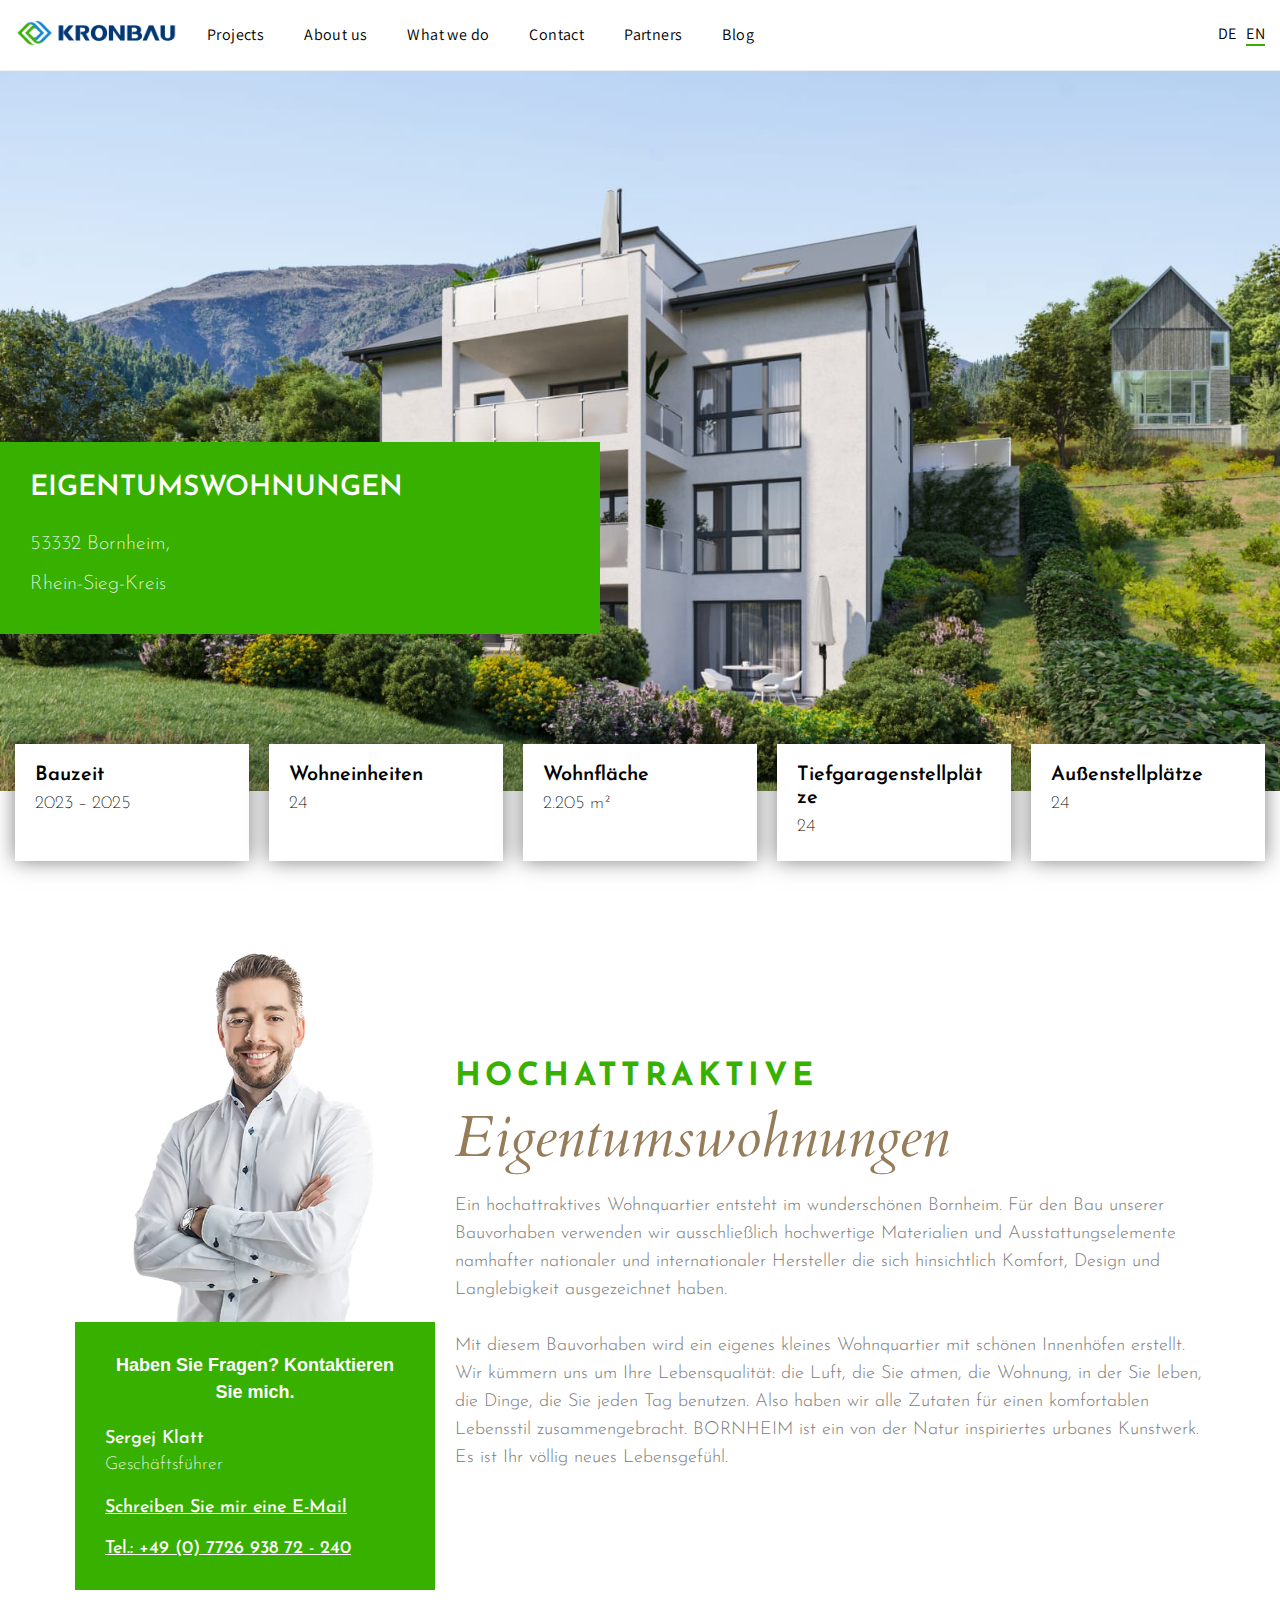
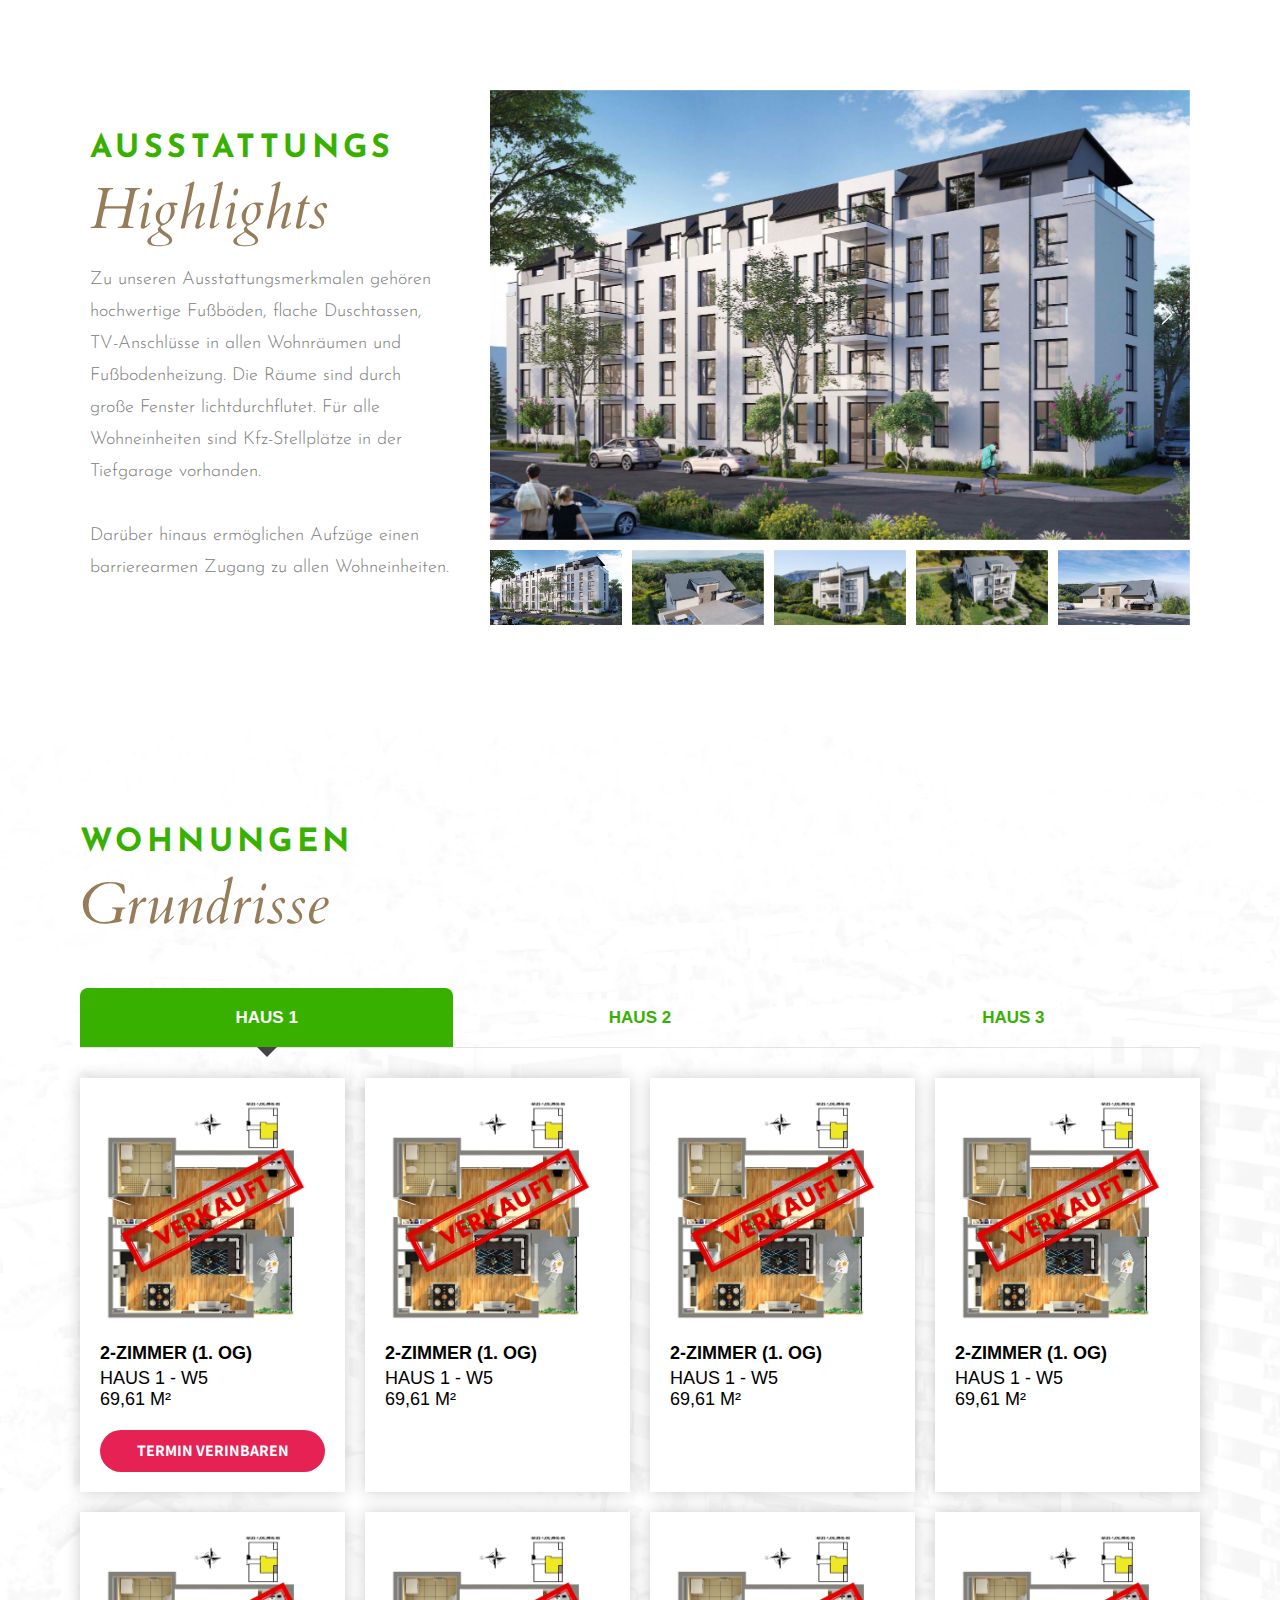
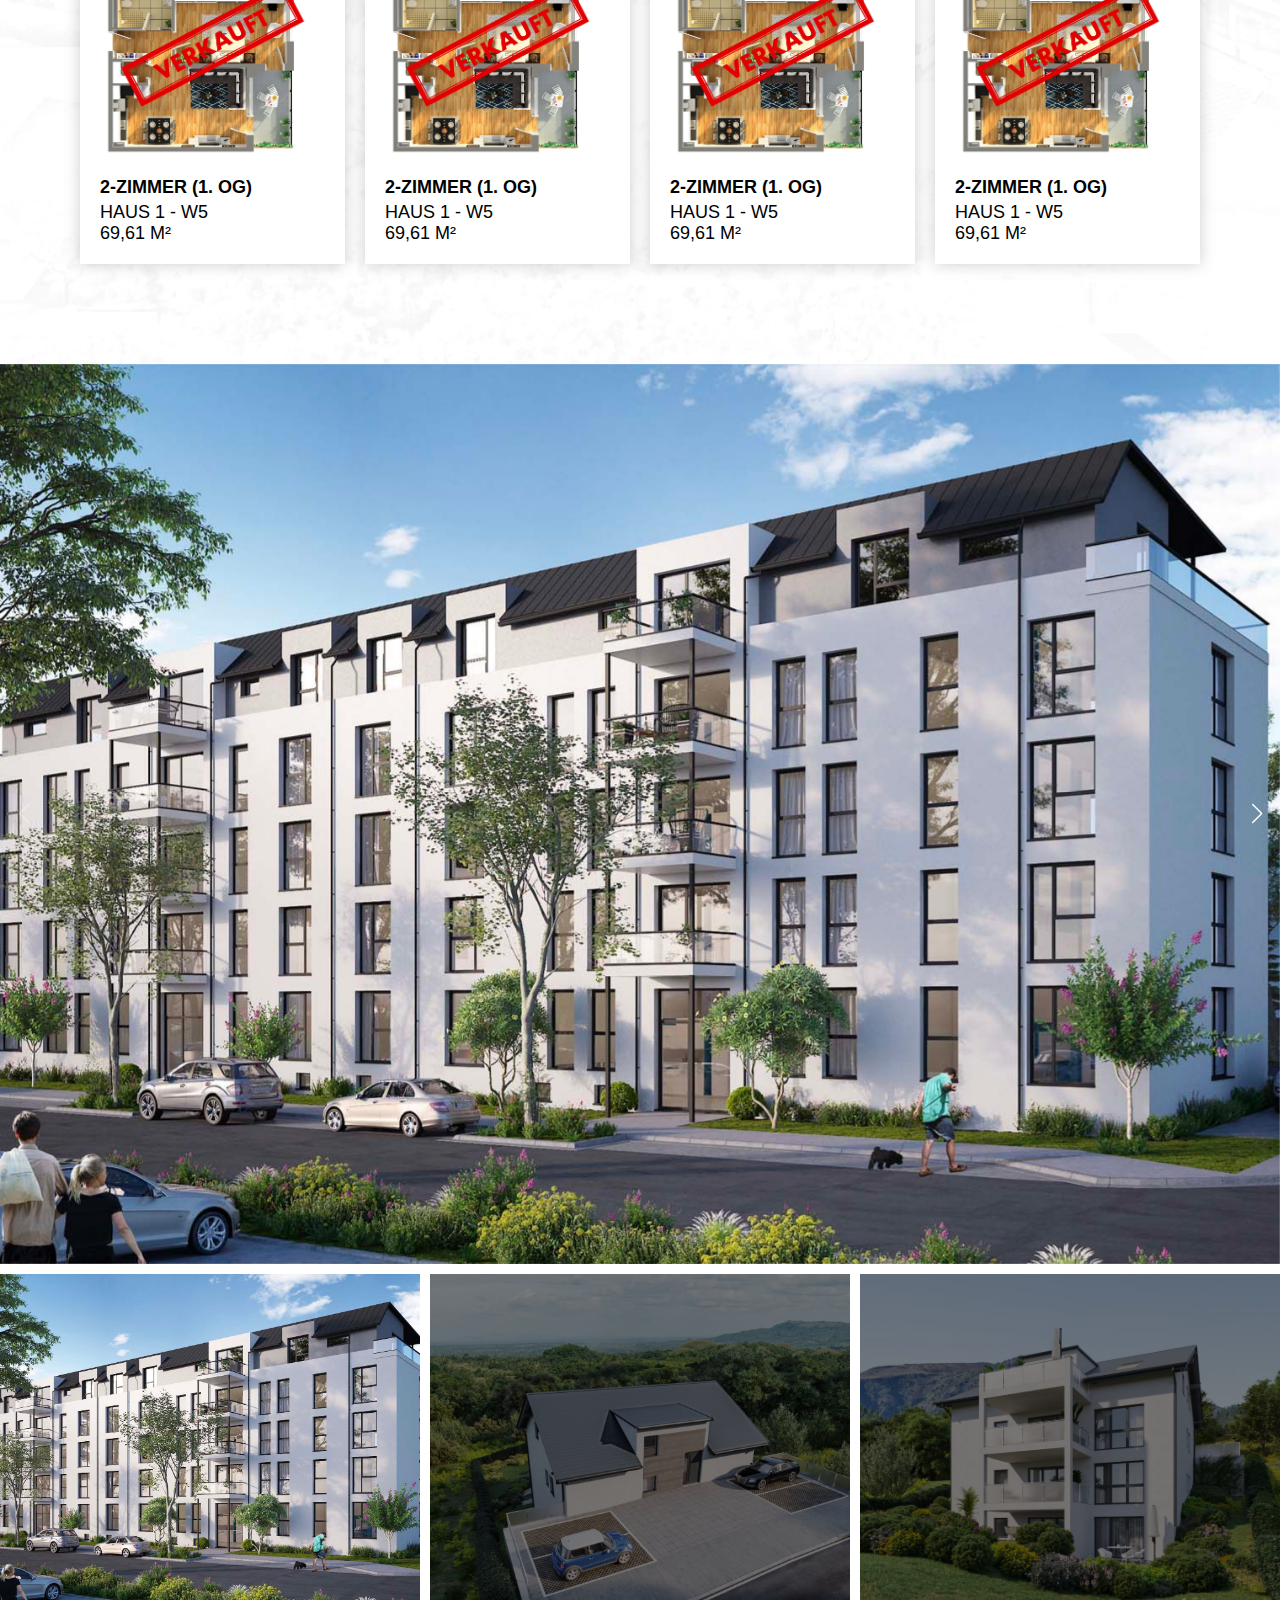
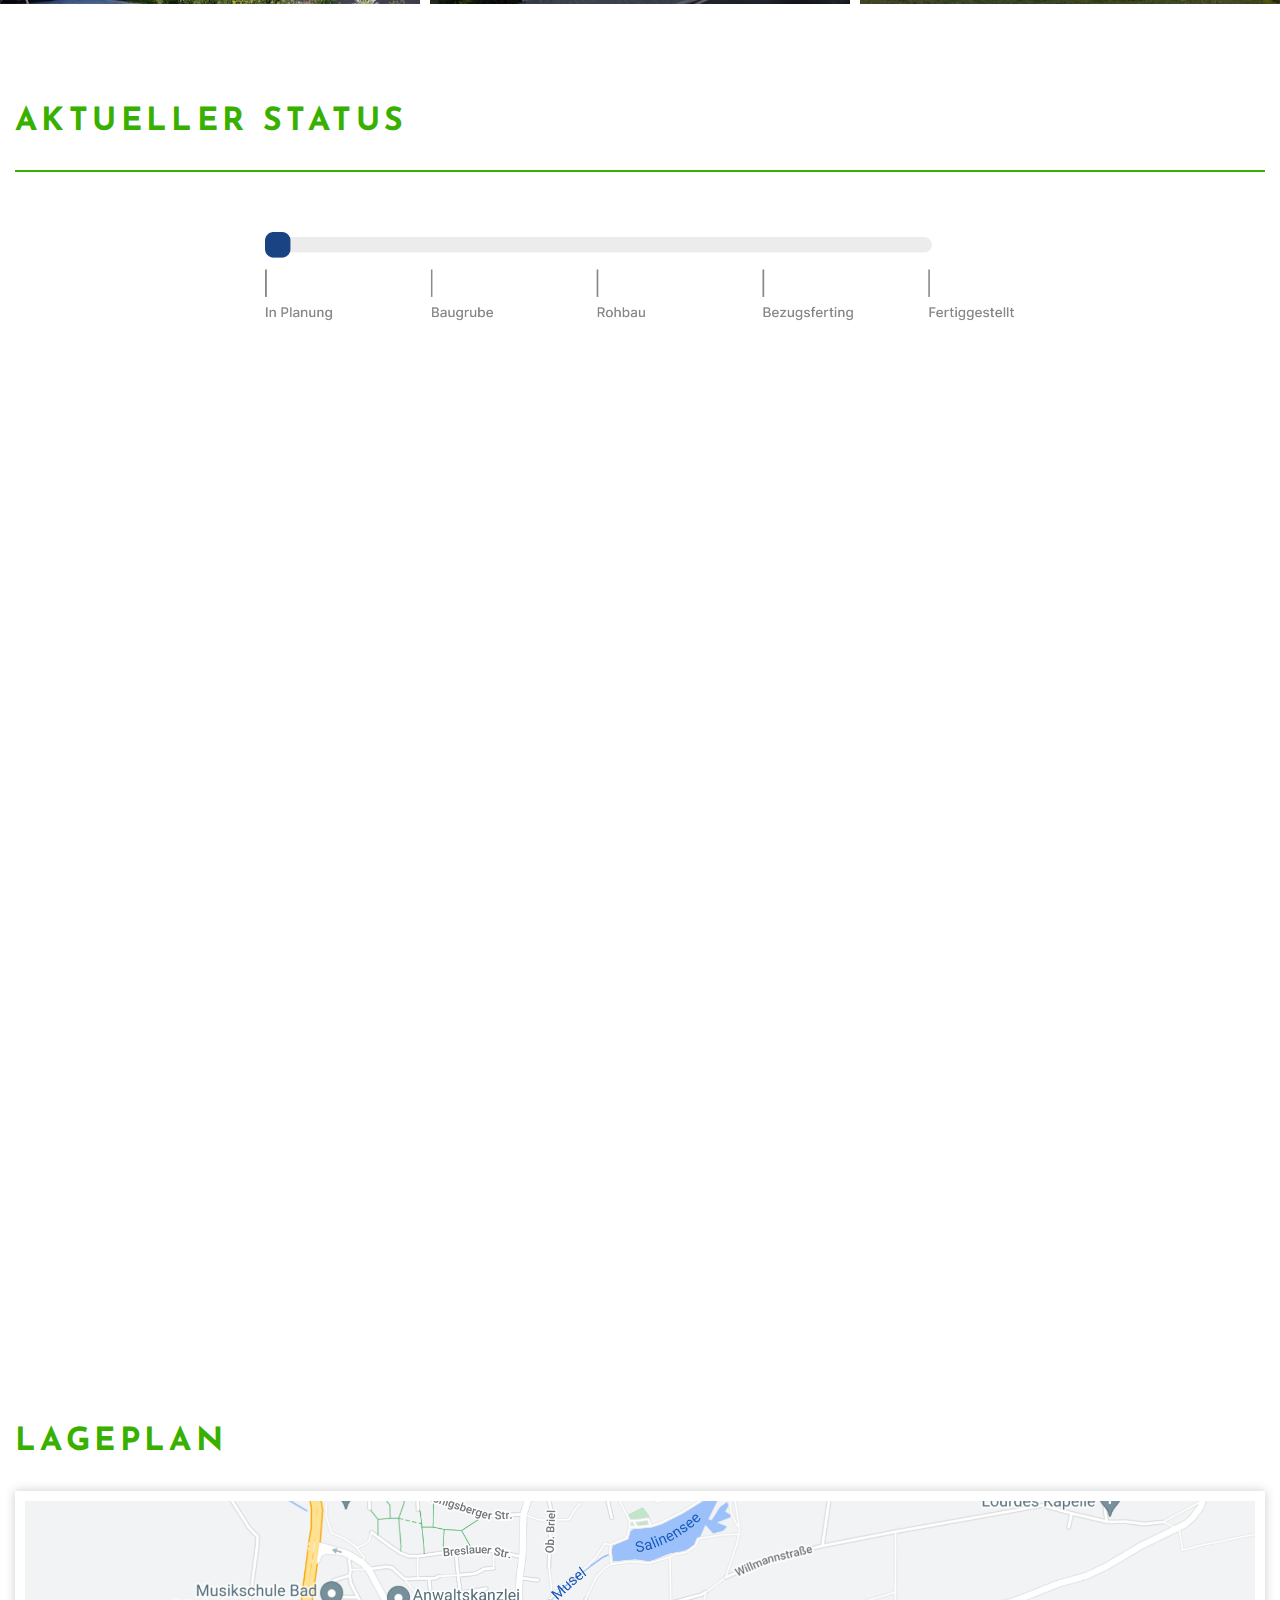
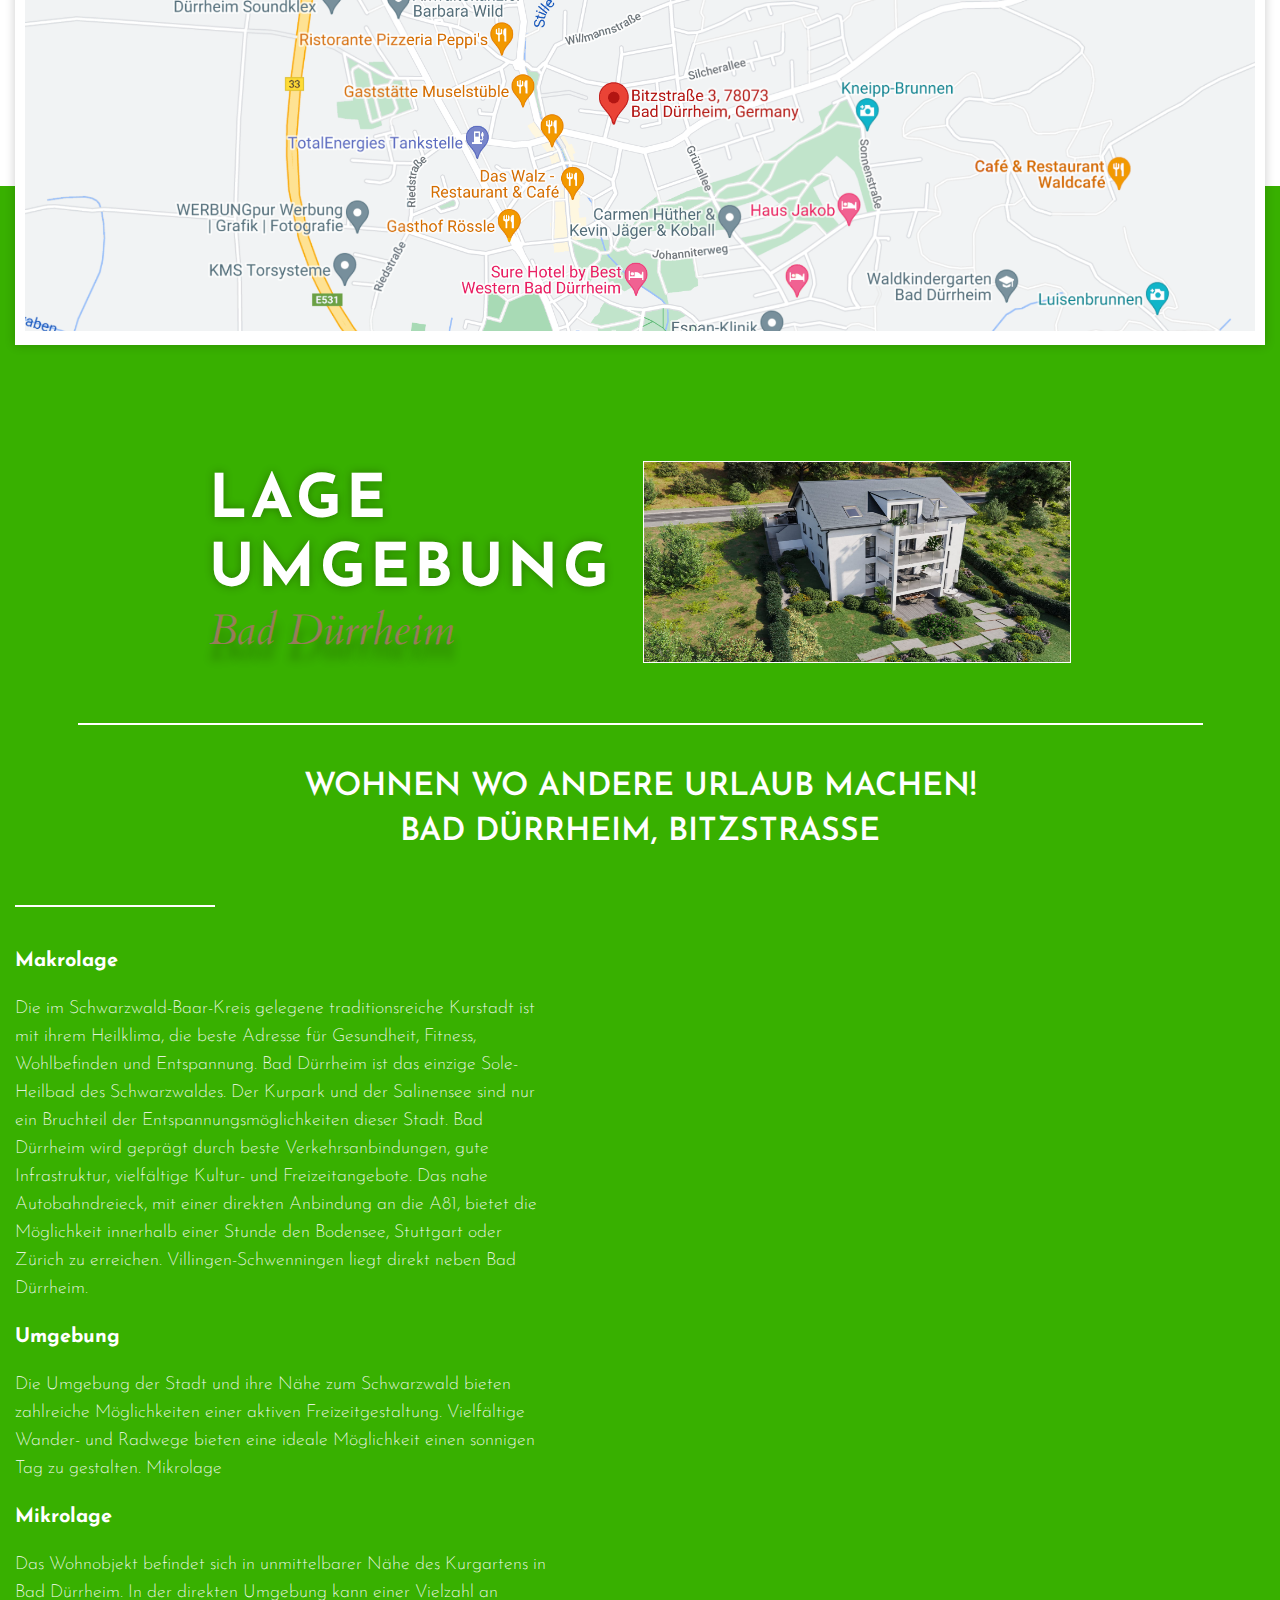
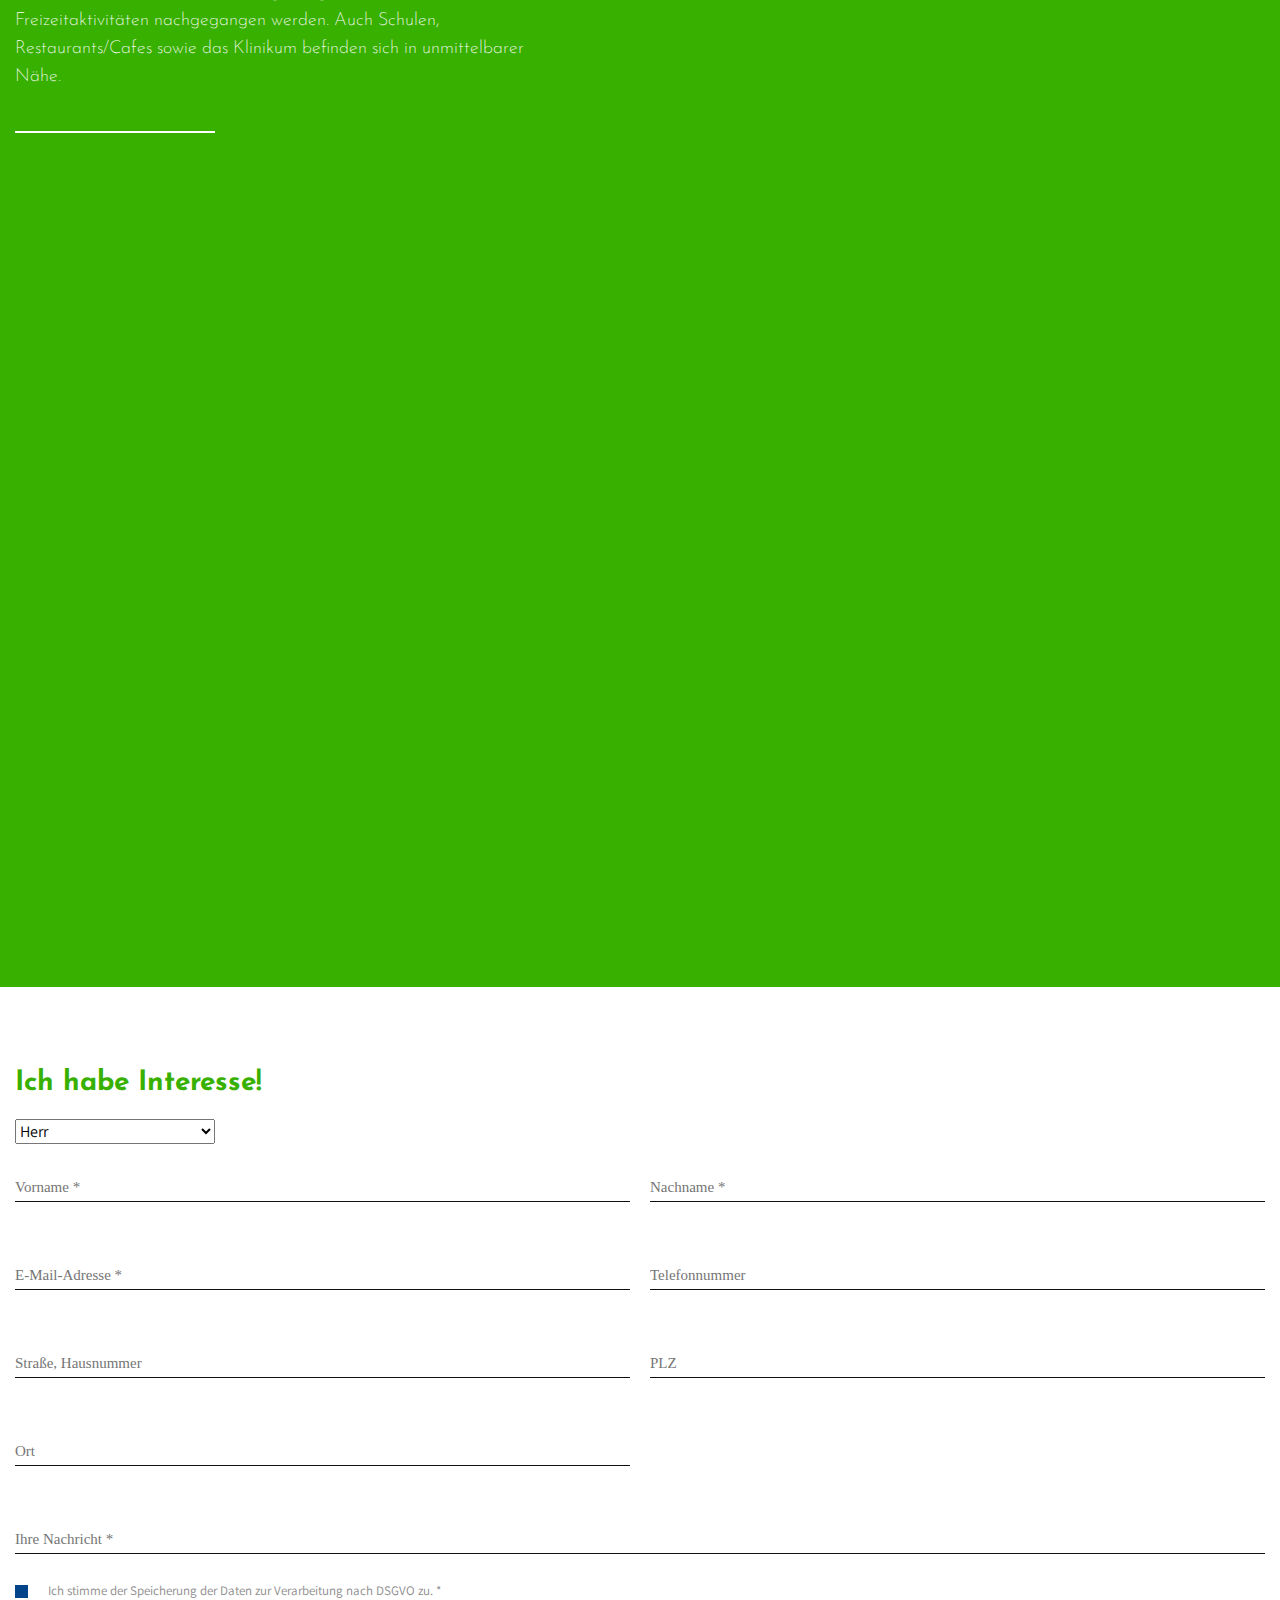
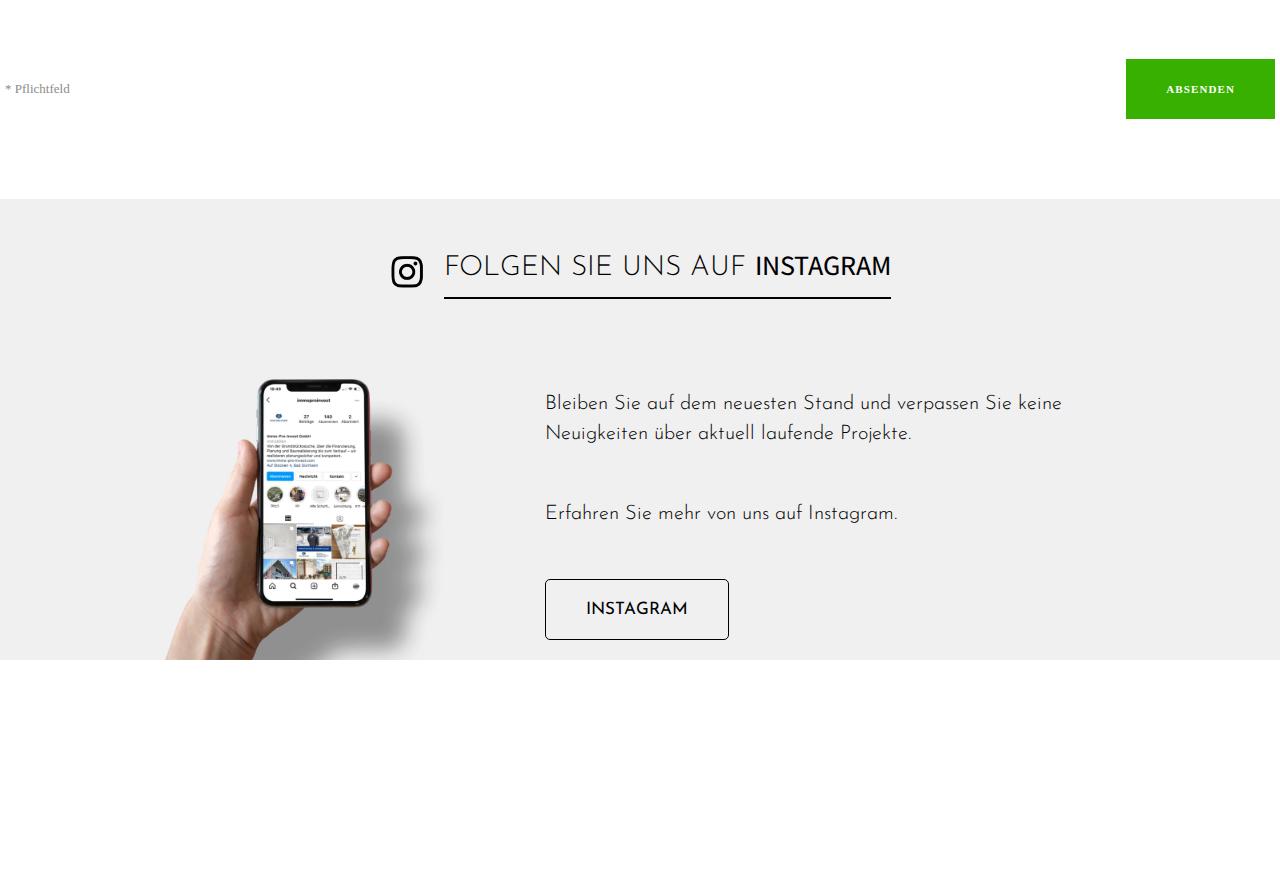
==== bornheim.html @ 17e8e4d7 "kronbau" ====
<!DOCTYPE html>
<html lang="en">

<head>
  <title>Webline</title>
  <meta charset="UTF-8">
  <meta name="viewport" content="width=device-width, initial-scale=1, maximum-scale=1">
  <meta name="description" content="Website">
  <meta name="keywords" content="Website">
  <link href="fonts/assistant/stylesheet.css" rel="stylesheet">
  <link href="fonts/stylesheet.css" rel="stylesheet">
  <link rel="preload" href="fonts/AdobeGurmukhi-Regular.woff2" as="font" type="font/woff2" crossorigin>
  <link rel="stylesheet" href="https://cdn.jsdelivr.net/npm/swiper@9/swiper-bundle.min.css">
  <link rel="stylesheet" href="css/animate.css">
  <link rel="preconnect" href="https://fonts.googleapis.com">
  <link rel="preconnect" href="https://fonts.gstatic.com" crossorigin>
  <link href="https://fonts.googleapis.com/css2?family=Josefin+Sans:wght@100;200;300;400;500;600;700&display=swap" rel="stylesheet">
  <link href="https://fonts.googleapis.com/css2?family=Cardo:ital,wght@0,400;0,700;1,400&display=swap" rel="stylesheet">
  <link href="https://fonts.googleapis.com/css2?family=Montserrat:wght@100;200;300;400;500;600;700;800;900&display=swap" rel="stylesheet">
  <!-- ** MAIN STYLE ** -->
  <link rel="stylesheet" href="css/style.css">
</head>

<body>
  <!-- ** HEADER ** -->
  <header class="wow fadeInDown" data-wow-delay=".5s">
    <div class="wrapper">
      <div class="header">
        <a class="header__logo" href="index.html">
          <img src="img/logo.png" alt="">
        </a>
        <nav class="header__nav">
          <ul class="header__menu">
            <li><a href="#projects">Projects</a>
            </li>
            <li><a href="#things">About us</a>
            </li>
            <li><a href="#work">What we do</a>
            </li>
            <li><a href="#contacts">Contact</a>
            </li>
            <li><a href="#partners">Partners</a>
            </li>
            <li><a href="blog.html">Blog</a>
            </li>
          </ul>
          <ul class="header__lang_mob">
            <li><a href="#">DE</a>
            </li>
            <li class="li_active"><a href="#">EN</a>
            </li>
          </ul>
        </nav>
        <ul class="header__lang">
          <li><a href="#">DE</a>
          </li>
          <li class="li_active"><a href="#">EN</a>
          </li>
        </ul>
        <button class="header__burger">
          <div class="line"></div>
          <div class="line"></div>
          <div class="line"></div>
        </button>
      </div>
    </div>
  </header>
  <!-- ** HEADER ** -->
  <main class="products-page">
    <section class="banner">
      <div class="banner__block">
        <h2>EIGENTUMSWOHNUNGEN</h2>
        <p>53332 Bornheim,</p>
        <p>Rhein-Sieg-Kreis</p>
      </div>
      <div class="wrapper">
        <div class="banner__info">
          <div class="banner__item">
            <h3>Bauzeit</h3>
            <p>2023 – 2025</p>
          </div>
          <div class="banner__item">
            <h3>Wohneinheiten</h3>
            <p>24</p>
          </div>
          <div class="banner__item">
            <h3>Wohnfläche</h3>
            <p>2.205 m²</p>
          </div>
          <div class="banner__item">
            <h3>Tiefgaragenstellplätze</h3>
            <p>24</p>
          </div>
          <div class="banner__item">
            <h3>Außenstellplätze</h3>
            <p>24</p>
          </div>
        </div>
      </div>
    </section>
    <section class="person">
      <div class="wrapper">
        <div class="person__sides">
          <div class="person__lft">
            <img src="img/sergejklatt.png.webp" alt="">
            <div class="lft__block">
              <h3>Haben Sie Fragen? Kontaktieren Sie mich.</h3><b>Sergej Klatt</b><span>Geschäftsführer</span><a href="#">Schreiben Sie mir eine E-Mail</a><a href="#">Tel.: +49 (0) 7726 938 72 - 240</a>
            </div>
          </div>
          <div class="person__rht">
            <h2>HOCHATTRAKTIVE</h2>
            <h3>Eigentumswohnungen</h3>
            <p>Ein hochattraktives Wohnquartier entsteht im wunderschönen Bornheim. Für den Bau unserer Bauvorhaben verwenden wir ausschließlich hochwertige Materialien und Ausstattungselemente namhafter nationaler und internationaler Hersteller die sich
              hinsichtlich Komfort, Design und Langlebigkeit ausgezeichnet haben.
              <br>
              <br>Mit diesem Bauvorhaben wird ein eigenes kleines Wohnquartier mit schönen Innenhöfen erstellt. Wir kümmern uns um Ihre Lebensqualität: die Luft, die Sie atmen, die Wohnung, in der Sie leben, die Dinge, die Sie jeden Tag benutzen. Also haben
              wir alle Zutaten für einen komfortablen Lebensstil zusammengebracht. BORNHEIM ist ein von der Natur inspiriertes urbanes Kunstwerk. Es ist Ihr völlig neues Lebensgefühl.</p>
          </div>
        </div>
      </div>
    </section>
    <section class="text-and-slider">
      <div class="wrapper">
        <div class="text-and-slider__sides">
          <div class="text-and-slider__lft">
            <h2>AUSSTATTUNGS</h2>
            <h3>Highlights</h3>
            <p>Zu unseren Ausstattungsmerkmalen gehören hochwertige Fußböden, flache Duschtassen, TV-Anschlüsse in allen Wohnräumen und Fußbodenheizung. Die Räume sind durch große Fenster lichtdurchflutet. Für alle Wohneinheiten sind Kfz-Stellplätze in der
              Tiefgarage vorhanden.
              <br>
              <br>Darüber hinaus ermöglichen Aufzüge einen barrierearmen Zugang zu allen Wohneinheiten.</p>
          </div>
          <div class="text-and-slider__rht">
            <div class="text-and-slider__slider swiper">
              <div class="swiper-wrapper">
                <div class="swiper-slide">
                  <img src="img/photos/photo_5842611774627622985_w.jpg" alt="">
                </div>
                <div class="swiper-slide">
                  <img src="img/photos/photo_5244683671972201555_y.jpg" alt="">
                </div>
                <div class="swiper-slide">
                  <img src="img/photos/photo_5244683671972201556_y.jpg" alt="">
                </div>
                <div class="swiper-slide">
                  <img src="img/photos/photo_5244683671972201557_y.jpg" alt="">
                </div>
                <div class="swiper-slide">
                  <img src="img/photos/photo_5244683671972201558_y.jpg" alt="">
                </div>
                <div class="swiper-slide">
                  <img src="img/photos/photo_5244683671972201559_y.jpg" alt="">
                </div>
              </div>
              <div class="swiper-button-next"></div>
              <div class="swiper-button-prev"></div>
            </div>
            <div class="text-and-slider__nav swiper">
              <div class="swiper-wrapper">
                <div class="swiper-slide">
                  <img src="img/photos/photo_5842611774627622985_w.jpg" alt="">
                </div>
                <div class="swiper-slide">
                  <img src="img/photos/photo_5244683671972201555_y.jpg" alt="">
                </div>
                <div class="swiper-slide">
                  <img src="img/photos/photo_5244683671972201556_y.jpg" alt="">
                </div>
                <div class="swiper-slide">
                  <img src="img/photos/photo_5244683671972201557_y.jpg" alt="">
                </div>
                <div class="swiper-slide">
                  <img src="img/photos/photo_5244683671972201558_y.jpg" alt="">
                </div>
                <div class="swiper-slide">
                  <img src="img/photos/photo_5244683671972201559_y.jpg" alt="">
                </div>
              </div>
            </div>
          </div>
        </div>
      </div>
    </section>
    <section class="projects">
      <div class="wrapper">
        <h2>WOHNUNGEN</h2>
        <h3>Grundrisse</h3>
        <ul class="projects__tabs">
          <li class="li_active">
            <button>HAUS 1</button>
          </li>
          <li>
            <button>HAUS 2</button>
          </li>
          <li>
            <button>HAUS 3</button>
          </li>
        </ul>
        <div class="projects__inner">
          <div class="projects__block projects__block_active projects__block_show">
            <div class="projects__item">
              <div class="item__photo">
                <img src="img/Bitz-H1-W5-2Z-v.jpg.webp" alt="">
              </div>
              <h4>2-ZIMMER (1. OG)</h4>
              <p>HAUS 1 - W5
                <br>69,61 M²</p>
              <button class="termin">TERMIN VERINBAREN</button>
              <div class="popup">
                <div class="popup__bgd"></div>
                <div class="popup__content">
                  <div class="popup__top">
                    <div class="popup__close">
                      <img src="img/close-popup.png" alt="">
                    </div>
                    <div class="popup__buttons"><a class="termin" href="#">TERMIN VERINBAREN</a><a href="https://immo-pro-invest.com/wp-content/uploads/2021/05/IPI-Expose-Bitzstra%C3%9Fe.pdf" target="_blank">EXPOSE DOWNLOAD</a>
                    </div>
                  </div>
                  <div class="popup__inner">
                    <div class="popup__sides">
                      <div class="popup__lft">
                        <h4>4-ZIMMER WOHNUNG (EG)</h4>
                        <img src="img/Bitz-H1-W1-4Z-t.jpg.webp" alt="">
                      </div>
                      <div class="popup__rht">
                        <img src="img/Bitz-H1-W5-2Z-v.jpg.webp" alt="">
                      </div>
                    </div>
                  </div>
                </div>
              </div>
            </div>
            <div class="projects__item">
              <div class="item__photo">
                <img src="img/Bitz-H1-W5-2Z-v.jpg.webp" alt="">
              </div>
              <h4>2-ZIMMER (1. OG)</h4>
              <p>HAUS 1 - W5
                <br>69,61 M²</p>
              <div class="popup">
                <div class="popup__bgd"></div>
                <div class="popup__content">
                  <div class="popup__top">
                    <div class="popup__close">
                      <img src="img/close-popup.png" alt="">
                    </div>
                    <div class="popup__buttons"><a href="https://immo-pro-invest.com/wp-content/uploads/2021/05/IPI-Expose-Bitzstra%C3%9Fe.pdf" target="_blank">EXPOSE DOWNLOAD</a>
                    </div>
                  </div>
                  <div class="popup__inner">
                    <div class="popup__sides">
                      <div class="popup__lft">
                        <h4>4-ZIMMER WOHNUNG (EG)</h4>
                        <img src="img/Bitz-H1-W1-4Z-t.jpg.webp" alt="">
                      </div>
                      <div class="popup__rht">
                        <img src="img/Bitz-H1-W5-2Z-v.jpg.webp" alt="">
                      </div>
                    </div>
                  </div>
                </div>
              </div>
            </div>
            <div class="projects__item">
              <div class="item__photo">
                <img src="img/Bitz-H1-W5-2Z-v.jpg.webp" alt="">
              </div>
              <h4>2-ZIMMER (1. OG)</h4>
              <p>HAUS 1 - W5
                <br>69,61 M²</p>
              <div class="popup">
                <div class="popup__bgd"></div>
                <div class="popup__content">
                  <div class="popup__top">
                    <div class="popup__close">
                      <img src="img/close-popup.png" alt="">
                    </div>
                    <div class="popup__buttons"><a href="https://immo-pro-invest.com/wp-content/uploads/2021/05/IPI-Expose-Bitzstra%C3%9Fe.pdf" target="_blank">EXPOSE DOWNLOAD</a>
                    </div>
                  </div>
                  <div class="popup__inner">
                    <div class="popup__sides">
                      <div class="popup__lft">
                        <h4>4-ZIMMER WOHNUNG (EG)</h4>
                        <img src="img/Bitz-H1-W1-4Z-t.jpg.webp" alt="">
                      </div>
                      <div class="popup__rht">
                        <img src="img/Bitz-H1-W5-2Z-v.jpg.webp" alt="">
                      </div>
                    </div>
                  </div>
                </div>
              </div>
            </div>
            <div class="projects__item">
              <div class="item__photo">
                <img src="img/Bitz-H1-W5-2Z-v.jpg.webp" alt="">
              </div>
              <h4>2-ZIMMER (1. OG)</h4>
              <p>HAUS 1 - W5
                <br>69,61 M²</p>
              <div class="popup">
                <div class="popup__bgd"></div>
                <div class="popup__content">
                  <div class="popup__top">
                    <div class="popup__close">
                      <img src="img/close-popup.png" alt="">
                    </div>
                    <div class="popup__buttons"><a href="https://immo-pro-invest.com/wp-content/uploads/2021/05/IPI-Expose-Bitzstra%C3%9Fe.pdf" target="_blank">EXPOSE DOWNLOAD</a>
                    </div>
                  </div>
                  <div class="popup__inner">
                    <div class="popup__sides">
                      <div class="popup__lft">
                        <h4>4-ZIMMER WOHNUNG (EG)</h4>
                        <img src="img/Bitz-H1-W1-4Z-t.jpg.webp" alt="">
                      </div>
                      <div class="popup__rht">
                        <img src="img/Bitz-H1-W5-2Z-v.jpg.webp" alt="">
                      </div>
                    </div>
                  </div>
                </div>
              </div>
            </div>
            <div class="projects__item">
              <div class="item__photo">
                <img src="img/Bitz-H1-W5-2Z-v.jpg.webp" alt="">
              </div>
              <h4>2-ZIMMER (1. OG)</h4>
              <p>HAUS 1 - W5
                <br>69,61 M²</p>
              <div class="popup">
                <div class="popup__bgd"></div>
                <div class="popup__content">
                  <div class="popup__top">
                    <div class="popup__close">
                      <img src="img/close-popup.png" alt="">
                    </div>
                    <div class="popup__buttons"><a href="https://immo-pro-invest.com/wp-content/uploads/2021/05/IPI-Expose-Bitzstra%C3%9Fe.pdf" target="_blank">EXPOSE DOWNLOAD</a>
                    </div>
                  </div>
                  <div class="popup__inner">
                    <div class="popup__sides">
                      <div class="popup__lft">
                        <h4>4-ZIMMER WOHNUNG (EG)</h4>
                        <img src="img/Bitz-H1-W1-4Z-t.jpg.webp" alt="">
                      </div>
                      <div class="popup__rht">
                        <img src="img/Bitz-H1-W5-2Z-v.jpg.webp" alt="">
                      </div>
                    </div>
                  </div>
                </div>
              </div>
            </div>
            <div class="projects__item">
              <div class="item__photo">
                <img src="img/Bitz-H1-W5-2Z-v.jpg.webp" alt="">
              </div>
              <h4>2-ZIMMER (1. OG)</h4>
              <p>HAUS 1 - W5
                <br>69,61 M²</p>
              <div class="popup">
                <div class="popup__bgd"></div>
                <div class="popup__content">
                  <div class="popup__top">
                    <div class="popup__close">
                      <img src="img/close-popup.png" alt="">
                    </div>
                    <div class="popup__buttons"><a href="https://immo-pro-invest.com/wp-content/uploads/2021/05/IPI-Expose-Bitzstra%C3%9Fe.pdf" target="_blank">EXPOSE DOWNLOAD</a>
                    </div>
                  </div>
                  <div class="popup__inner">
                    <div class="popup__sides">
                      <div class="popup__lft">
                        <h4>4-ZIMMER WOHNUNG (EG)</h4>
                        <img src="img/Bitz-H1-W1-4Z-t.jpg.webp" alt="">
                      </div>
                      <div class="popup__rht">
                        <img src="img/Bitz-H1-W5-2Z-v.jpg.webp" alt="">
                      </div>
                    </div>
                  </div>
                </div>
              </div>
            </div>
            <div class="projects__item">
              <div class="item__photo">
                <img src="img/Bitz-H1-W5-2Z-v.jpg.webp" alt="">
              </div>
              <h4>2-ZIMMER (1. OG)</h4>
              <p>HAUS 1 - W5
                <br>69,61 M²</p>
              <div class="popup">
                <div class="popup__bgd"></div>
                <div class="popup__content">
                  <div class="popup__top">
                    <div class="popup__close">
                      <img src="img/close-popup.png" alt="">
                    </div>
                    <div class="popup__buttons"><a href="https://immo-pro-invest.com/wp-content/uploads/2021/05/IPI-Expose-Bitzstra%C3%9Fe.pdf" target="_blank">EXPOSE DOWNLOAD</a>
                    </div>
                  </div>
                  <div class="popup__inner">
                    <div class="popup__sides">
                      <div class="popup__lft">
                        <h4>4-ZIMMER WOHNUNG (EG)</h4>
                        <img src="img/Bitz-H1-W1-4Z-t.jpg.webp" alt="">
                      </div>
                      <div class="popup__rht">
                        <img src="img/Bitz-H1-W5-2Z-v.jpg.webp" alt="">
                      </div>
                    </div>
                  </div>
                </div>
              </div>
            </div>
            <div class="projects__item">
              <div class="item__photo">
                <img src="img/Bitz-H1-W5-2Z-v.jpg.webp" alt="">
              </div>
              <h4>2-ZIMMER (1. OG)</h4>
              <p>HAUS 1 - W5
                <br>69,61 M²</p>
              <div class="popup">
                <div class="popup__bgd"></div>
                <div class="popup__content">
                  <div class="popup__top">
                    <div class="popup__close">
                      <img src="img/close-popup.png" alt="">
                    </div>
                    <div class="popup__buttons"><a href="https://immo-pro-invest.com/wp-content/uploads/2021/05/IPI-Expose-Bitzstra%C3%9Fe.pdf" target="_blank">EXPOSE DOWNLOAD</a>
                    </div>
                  </div>
                  <div class="popup__inner">
                    <div class="popup__sides">
                      <div class="popup__lft">
                        <h4>4-ZIMMER WOHNUNG (EG)</h4>
                        <img src="img/Bitz-H1-W1-4Z-t.jpg.webp" alt="">
                      </div>
                      <div class="popup__rht">
                        <img src="img/Bitz-H1-W5-2Z-v.jpg.webp" alt="">
                      </div>
                    </div>
                  </div>
                </div>
              </div>
            </div>
          </div>
          <div class="projects__block">
            <div class="projects__item">
              <div class="item__photo">
                <img src="img/Bitz-H1-W5-2Z-v.jpg.webp" alt="">
              </div>
              <h4>2-ZIMMER (1. OG)</h4>
              <p>HAUS 1 - W5
                <br>69,61 M²</p>
              <div class="popup">
                <div class="popup__bgd"></div>
                <div class="popup__content">
                  <div class="popup__top">
                    <div class="popup__close">
                      <img src="img/close-popup.png" alt="">
                    </div>
                    <div class="popup__buttons"><a href="https://immo-pro-invest.com/wp-content/uploads/2021/05/IPI-Expose-Bitzstra%C3%9Fe.pdf" target="_blank">EXPOSE DOWNLOAD</a>
                    </div>
                  </div>
                  <div class="popup__inner">
                    <div class="popup__sides">
                      <div class="popup__lft">
                        <h4>4-ZIMMER WOHNUNG (EG)</h4>
                        <img src="img/Bitz-H1-W1-4Z-t.jpg.webp" alt="">
                      </div>
                      <div class="popup__rht">
                        <img src="img/Bitz-H1-W5-2Z-v.jpg.webp" alt="">
                      </div>
                    </div>
                  </div>
                </div>
              </div>
            </div>
            <div class="projects__item">
              <div class="item__photo">
                <img src="img/Bitz-H1-W5-2Z-v.jpg.webp" alt="">
              </div>
              <h4>2-ZIMMER (1. OG)</h4>
              <p>HAUS 1 - W5
                <br>69,61 M²</p>
              <button class="termin">TERMIN VERINBAREN</button>
              <div class="popup">
                <div class="popup__bgd"></div>
                <div class="popup__content">
                  <div class="popup__top">
                    <div class="popup__close">
                      <img src="img/close-popup.png" alt="">
                    </div>
                    <div class="popup__buttons"><a class="termin" href="#">TERMIN VERINBAREN</a><a href="https://immo-pro-invest.com/wp-content/uploads/2021/05/IPI-Expose-Bitzstra%C3%9Fe.pdf" target="_blank">EXPOSE DOWNLOAD</a>
                    </div>
                  </div>
                  <div class="popup__inner">
                    <div class="popup__sides">
                      <div class="popup__lft">
                        <h4>4-ZIMMER WOHNUNG (EG)</h4>
                        <img src="img/Bitz-H1-W1-4Z-t.jpg.webp" alt="">
                      </div>
                      <div class="popup__rht">
                        <img src="img/Bitz-H1-W5-2Z-v.jpg.webp" alt="">
                      </div>
                    </div>
                  </div>
                </div>
              </div>
            </div>
            <div class="projects__item">
              <div class="item__photo">
                <img src="img/Bitz-H1-W5-2Z-v.jpg.webp" alt="">
              </div>
              <h4>2-ZIMMER (1. OG)</h4>
              <p>HAUS 1 - W5
                <br>69,61 M²</p>
              <div class="popup">
                <div class="popup__bgd"></div>
                <div class="popup__content">
                  <div class="popup__top">
                    <div class="popup__close">
                      <img src="img/close-popup.png" alt="">
                    </div>
                    <div class="popup__buttons"><a href="https://immo-pro-invest.com/wp-content/uploads/2021/05/IPI-Expose-Bitzstra%C3%9Fe.pdf" target="_blank">EXPOSE DOWNLOAD</a>
                    </div>
                  </div>
                  <div class="popup__inner">
                    <div class="popup__sides">
                      <div class="popup__lft">
                        <h4>4-ZIMMER WOHNUNG (EG)</h4>
                        <img src="img/Bitz-H1-W1-4Z-t.jpg.webp" alt="">
                      </div>
                      <div class="popup__rht">
                        <img src="img/Bitz-H1-W5-2Z-v.jpg.webp" alt="">
                      </div>
                    </div>
                  </div>
                </div>
              </div>
            </div>
            <div class="projects__item">
              <div class="item__photo">
                <img src="img/Bitz-H1-W5-2Z-v.jpg.webp" alt="">
              </div>
              <h4>2-ZIMMER (1. OG)</h4>
              <p>HAUS 1 - W5
                <br>69,61 M²</p>
              <div class="popup">
                <div class="popup__bgd"></div>
                <div class="popup__content">
                  <div class="popup__top">
                    <div class="popup__close">
                      <img src="img/close-popup.png" alt="">
                    </div>
                    <div class="popup__buttons"><a href="https://immo-pro-invest.com/wp-content/uploads/2021/05/IPI-Expose-Bitzstra%C3%9Fe.pdf" target="_blank">EXPOSE DOWNLOAD</a>
                    </div>
                  </div>
                  <div class="popup__inner">
                    <div class="popup__sides">
                      <div class="popup__lft">
                        <h4>4-ZIMMER WOHNUNG (EG)</h4>
                        <img src="img/Bitz-H1-W1-4Z-t.jpg.webp" alt="">
                      </div>
                      <div class="popup__rht">
                        <img src="img/Bitz-H1-W5-2Z-v.jpg.webp" alt="">
                      </div>
                    </div>
                  </div>
                </div>
              </div>
            </div>
            <div class="projects__item">
              <div class="item__photo">
                <img src="img/Bitz-H1-W5-2Z-v.jpg.webp" alt="">
              </div>
              <h4>2-ZIMMER (1. OG)</h4>
              <p>HAUS 1 - W5
                <br>69,61 M²</p>
              <div class="popup">
                <div class="popup__bgd"></div>
                <div class="popup__content">
                  <div class="popup__top">
                    <div class="popup__close">
                      <img src="img/close-popup.png" alt="">
                    </div>
                    <div class="popup__buttons"><a href="https://immo-pro-invest.com/wp-content/uploads/2021/05/IPI-Expose-Bitzstra%C3%9Fe.pdf" target="_blank">EXPOSE DOWNLOAD</a>
                    </div>
                  </div>
                  <div class="popup__inner">
                    <div class="popup__sides">
                      <div class="popup__lft">
                        <h4>4-ZIMMER WOHNUNG (EG)</h4>
                        <img src="img/Bitz-H1-W1-4Z-t.jpg.webp" alt="">
                      </div>
                      <div class="popup__rht">
                        <img src="img/Bitz-H1-W5-2Z-v.jpg.webp" alt="">
                      </div>
                    </div>
                  </div>
                </div>
              </div>
            </div>
            <div class="projects__item">
              <div class="item__photo">
                <img src="img/Bitz-H1-W5-2Z-v.jpg.webp" alt="">
              </div>
              <h4>2-ZIMMER (1. OG)</h4>
              <p>HAUS 1 - W5
                <br>69,61 M²</p>
              <div class="popup">
                <div class="popup__bgd"></div>
                <div class="popup__content">
                  <div class="popup__top">
                    <div class="popup__close">
                      <img src="img/close-popup.png" alt="">
                    </div>
                    <div class="popup__buttons"><a href="https://immo-pro-invest.com/wp-content/uploads/2021/05/IPI-Expose-Bitzstra%C3%9Fe.pdf" target="_blank">EXPOSE DOWNLOAD</a>
                    </div>
                  </div>
                  <div class="popup__inner">
                    <div class="popup__sides">
                      <div class="popup__lft">
                        <h4>4-ZIMMER WOHNUNG (EG)</h4>
                        <img src="img/Bitz-H1-W1-4Z-t.jpg.webp" alt="">
                      </div>
                      <div class="popup__rht">
                        <img src="img/Bitz-H1-W5-2Z-v.jpg.webp" alt="">
                      </div>
                    </div>
                  </div>
                </div>
              </div>
            </div>
            <div class="projects__item">
              <div class="item__photo">
                <img src="img/Bitz-H1-W5-2Z-v.jpg.webp" alt="">
              </div>
              <h4>2-ZIMMER (1. OG)</h4>
              <p>HAUS 1 - W5
                <br>69,61 M²</p>
              <div class="popup">
                <div class="popup__bgd"></div>
                <div class="popup__content">
                  <div class="popup__top">
                    <div class="popup__close">
                      <img src="img/close-popup.png" alt="">
                    </div>
                    <div class="popup__buttons"><a href="https://immo-pro-invest.com/wp-content/uploads/2021/05/IPI-Expose-Bitzstra%C3%9Fe.pdf" target="_blank">EXPOSE DOWNLOAD</a>
                    </div>
                  </div>
                  <div class="popup__inner">
                    <div class="popup__sides">
                      <div class="popup__lft">
                        <h4>4-ZIMMER WOHNUNG (EG)</h4>
                        <img src="img/Bitz-H1-W1-4Z-t.jpg.webp" alt="">
                      </div>
                      <div class="popup__rht">
                        <img src="img/Bitz-H1-W5-2Z-v.jpg.webp" alt="">
                      </div>
                    </div>
                  </div>
                </div>
              </div>
            </div>
            <div class="projects__item">
              <div class="item__photo">
                <img src="img/Bitz-H1-W5-2Z-v.jpg.webp" alt="">
              </div>
              <h4>2-ZIMMER (1. OG)</h4>
              <p>HAUS 1 - W5
                <br>69,61 M²</p>
              <div class="popup">
                <div class="popup__bgd"></div>
                <div class="popup__content">
                  <div class="popup__top">
                    <div class="popup__close">
                      <img src="img/close-popup.png" alt="">
                    </div>
                    <div class="popup__buttons"><a href="https://immo-pro-invest.com/wp-content/uploads/2021/05/IPI-Expose-Bitzstra%C3%9Fe.pdf" target="_blank">EXPOSE DOWNLOAD</a>
                    </div>
                  </div>
                  <div class="popup__inner">
                    <div class="popup__sides">
                      <div class="popup__lft">
                        <h4>4-ZIMMER WOHNUNG (EG)</h4>
                        <img src="img/Bitz-H1-W1-4Z-t.jpg.webp" alt="">
                      </div>
                      <div class="popup__rht">
                        <img src="img/Bitz-H1-W5-2Z-v.jpg.webp" alt="">
                      </div>
                    </div>
                  </div>
                </div>
              </div>
            </div>
          </div>
          <div class="projects__block">
            <div class="projects__item">
              <div class="item__photo">
                <img src="img/Bitz-H1-W5-2Z-v.jpg.webp" alt="">
              </div>
              <h4>2-ZIMMER (1. OG)</h4>
              <p>HAUS 1 - W5
                <br>69,61 M²</p>
              <div class="popup">
                <div class="popup__bgd"></div>
                <div class="popup__content">
                  <div class="popup__top">
                    <div class="popup__close">
                      <img src="img/close-popup.png" alt="">
                    </div>
                    <div class="popup__buttons"><a href="https://immo-pro-invest.com/wp-content/uploads/2021/05/IPI-Expose-Bitzstra%C3%9Fe.pdf" target="_blank">EXPOSE DOWNLOAD</a>
                    </div>
                  </div>
                  <div class="popup__inner">
                    <div class="popup__sides">
                      <div class="popup__lft">
                        <h4>4-ZIMMER WOHNUNG (EG)</h4>
                        <img src="img/Bitz-H1-W1-4Z-t.jpg.webp" alt="">
                      </div>
                      <div class="popup__rht">
                        <img src="img/Bitz-H1-W5-2Z-v.jpg.webp" alt="">
                      </div>
                    </div>
                  </div>
                </div>
              </div>
            </div>
            <div class="projects__item">
              <div class="item__photo">
                <img src="img/Bitz-H1-W5-2Z-v.jpg.webp" alt="">
              </div>
              <h4>2-ZIMMER (1. OG)</h4>
              <p>HAUS 1 - W5
                <br>69,61 M²</p>
              <div class="popup">
                <div class="popup__bgd"></div>
                <div class="popup__content">
                  <div class="popup__top">
                    <div class="popup__close">
                      <img src="img/close-popup.png" alt="">
                    </div>
                    <div class="popup__buttons"><a href="https://immo-pro-invest.com/wp-content/uploads/2021/05/IPI-Expose-Bitzstra%C3%9Fe.pdf" target="_blank">EXPOSE DOWNLOAD</a>
                    </div>
                  </div>
                  <div class="popup__inner">
                    <div class="popup__sides">
                      <div class="popup__lft">
                        <h4>4-ZIMMER WOHNUNG (EG)</h4>
                        <img src="img/Bitz-H1-W1-4Z-t.jpg.webp" alt="">
                      </div>
                      <div class="popup__rht">
                        <img src="img/Bitz-H1-W5-2Z-v.jpg.webp" alt="">
                      </div>
                    </div>
                  </div>
                </div>
              </div>
            </div>
            <div class="projects__item">
              <div class="item__photo">
                <img src="img/Bitz-H1-W5-2Z-v.jpg.webp" alt="">
              </div>
              <h4>2-ZIMMER (1. OG)</h4>
              <p>HAUS 1 - W5
                <br>69,61 M²</p>
              <div class="popup">
                <div class="popup__bgd"></div>
                <div class="popup__content">
                  <div class="popup__top">
                    <div class="popup__close">
                      <img src="img/close-popup.png" alt="">
                    </div>
                    <div class="popup__buttons"><a href="https://immo-pro-invest.com/wp-content/uploads/2021/05/IPI-Expose-Bitzstra%C3%9Fe.pdf" target="_blank">EXPOSE DOWNLOAD</a>
                    </div>
                  </div>
                  <div class="popup__inner">
                    <div class="popup__sides">
                      <div class="popup__lft">
                        <h4>4-ZIMMER WOHNUNG (EG)</h4>
                        <img src="img/Bitz-H1-W1-4Z-t.jpg.webp" alt="">
                      </div>
                      <div class="popup__rht">
                        <img src="img/Bitz-H1-W5-2Z-v.jpg.webp" alt="">
                      </div>
                    </div>
                  </div>
                </div>
              </div>
            </div>
            <div class="projects__item">
              <div class="item__photo">
                <img src="img/Bitz-H1-W5-2Z-v.jpg.webp" alt="">
              </div>
              <h4>2-ZIMMER (1. OG)</h4>
              <p>HAUS 1 - W5
                <br>69,61 M²</p>
              <div class="popup">
                <div class="popup__bgd"></div>
                <div class="popup__content">
                  <div class="popup__top">
                    <div class="popup__close">
                      <img src="img/close-popup.png" alt="">
                    </div>
                    <div class="popup__buttons"><a href="https://immo-pro-invest.com/wp-content/uploads/2021/05/IPI-Expose-Bitzstra%C3%9Fe.pdf" target="_blank">EXPOSE DOWNLOAD</a>
                    </div>
                  </div>
                  <div class="popup__inner">
                    <div class="popup__sides">
                      <div class="popup__lft">
                        <h4>4-ZIMMER WOHNUNG (EG)</h4>
                        <img src="img/Bitz-H1-W1-4Z-t.jpg.webp" alt="">
                      </div>
                      <div class="popup__rht">
                        <img src="img/Bitz-H1-W5-2Z-v.jpg.webp" alt="">
                      </div>
                    </div>
                  </div>
                </div>
              </div>
            </div>
            <div class="projects__item">
              <div class="item__photo">
                <img src="img/Bitz-H1-W5-2Z-v.jpg.webp" alt="">
              </div>
              <h4>2-ZIMMER (1. OG)</h4>
              <p>HAUS 1 - W5
                <br>69,61 M²</p>
              <div class="popup">
                <div class="popup__bgd"></div>
                <div class="popup__content">
                  <div class="popup__top">
                    <div class="popup__close">
                      <img src="img/close-popup.png" alt="">
                    </div>
                    <div class="popup__buttons"><a href="https://immo-pro-invest.com/wp-content/uploads/2021/05/IPI-Expose-Bitzstra%C3%9Fe.pdf" target="_blank">EXPOSE DOWNLOAD</a>
                    </div>
                  </div>
                  <div class="popup__inner">
                    <div class="popup__sides">
                      <div class="popup__lft">
                        <h4>4-ZIMMER WOHNUNG (EG)</h4>
                        <img src="img/Bitz-H1-W1-4Z-t.jpg.webp" alt="">
                      </div>
                      <div class="popup__rht">
                        <img src="img/Bitz-H1-W5-2Z-v.jpg.webp" alt="">
                      </div>
                    </div>
                  </div>
                </div>
              </div>
            </div>
            <div class="projects__item">
              <div class="item__photo">
                <img src="img/Bitz-H1-W5-2Z-v.jpg.webp" alt="">
              </div>
              <h4>2-ZIMMER (1. OG)</h4>
              <p>HAUS 1 - W5
                <br>69,61 M²</p>
              <div class="popup">
                <div class="popup__bgd"></div>
                <div class="popup__content">
                  <div class="popup__top">
                    <div class="popup__close">
                      <img src="img/close-popup.png" alt="">
                    </div>
                    <div class="popup__buttons"><a href="https://immo-pro-invest.com/wp-content/uploads/2021/05/IPI-Expose-Bitzstra%C3%9Fe.pdf" target="_blank">EXPOSE DOWNLOAD</a>
                    </div>
                  </div>
                  <div class="popup__inner">
                    <div class="popup__sides">
                      <div class="popup__lft">
                        <h4>4-ZIMMER WOHNUNG (EG)</h4>
                        <img src="img/Bitz-H1-W1-4Z-t.jpg.webp" alt="">
                      </div>
                      <div class="popup__rht">
                        <img src="img/Bitz-H1-W5-2Z-v.jpg.webp" alt="">
                      </div>
                    </div>
                  </div>
                </div>
              </div>
            </div>
            <div class="projects__item">
              <div class="item__photo">
                <img src="img/Bitz-H1-W5-2Z-v.jpg.webp" alt="">
              </div>
              <h4>2-ZIMMER (1. OG)</h4>
              <p>HAUS 1 - W5
                <br>69,61 M²</p>
              <div class="popup">
                <div class="popup__bgd"></div>
                <div class="popup__content">
                  <div class="popup__top">
                    <div class="popup__close">
                      <img src="img/close-popup.png" alt="">
                    </div>
                    <div class="popup__buttons"><a href="https://immo-pro-invest.com/wp-content/uploads/2021/05/IPI-Expose-Bitzstra%C3%9Fe.pdf" target="_blank">EXPOSE DOWNLOAD</a>
                    </div>
                  </div>
                  <div class="popup__inner">
                    <div class="popup__sides">
                      <div class="popup__lft">
                        <h4>4-ZIMMER WOHNUNG (EG)</h4>
                        <img src="img/Bitz-H1-W1-4Z-t.jpg.webp" alt="">
                      </div>
                      <div class="popup__rht">
                        <img src="img/Bitz-H1-W5-2Z-v.jpg.webp" alt="">
                      </div>
                    </div>
                  </div>
                </div>
              </div>
            </div>
            <div class="projects__item">
              <div class="item__photo">
                <img src="img/Bitz-H1-W5-2Z-v.jpg.webp" alt="">
              </div>
              <h4>2-ZIMMER (1. OG)</h4>
              <p>HAUS 1 - W5
                <br>69,61 M²</p>
              <div class="popup">
                <div class="popup__bgd"></div>
                <div class="popup__content">
                  <div class="popup__top">
                    <div class="popup__close">
                      <img src="img/close-popup.png" alt="">
                    </div>
                    <div class="popup__buttons"><a href="https://immo-pro-invest.com/wp-content/uploads/2021/05/IPI-Expose-Bitzstra%C3%9Fe.pdf" target="_blank">EXPOSE DOWNLOAD</a>
                    </div>
                  </div>
                  <div class="popup__inner">
                    <div class="popup__sides">
                      <div class="popup__lft">
                        <h4>4-ZIMMER WOHNUNG (EG)</h4>
                        <img src="img/Bitz-H1-W1-4Z-t.jpg.webp" alt="">
                      </div>
                      <div class="popup__rht">
                        <img src="img/Bitz-H1-W5-2Z-v.jpg.webp" alt="">
                      </div>
                    </div>
                  </div>
                </div>
              </div>
            </div>
          </div>
        </div>
      </div>
    </section>
    <section class="big-slider">
      <div class="slider-main swiper">
        <div class="swiper-wrapper">
          <div class="swiper-slide">
            <img src="img/photos/photo_5842611774627622985_w.jpg" alt="">
          </div>
          <div class="swiper-slide">
            <img src="img/photos/photo_5244683671972201555_y.jpg" alt="">
          </div>
          <div class="swiper-slide">
            <img src="img/photos/photo_5244683671972201556_y.jpg" alt="">
          </div>
          <div class="swiper-slide">
            <img src="img/photos/photo_5244683671972201557_y.jpg" alt="">
          </div>
        </div>
        <div class="swiper-button-next"></div>
        <div class="swiper-button-prev"></div>
      </div>
      <div class="slider-nav swiper">
        <div class="swiper-wrapper">
          <div class="swiper-slide">
            <img src="img/photos/photo_5842611774627622985_w.jpg" alt="">
          </div>
          <div class="swiper-slide">
            <img src="img/photos/photo_5244683671972201555_y.jpg" alt="">
          </div>
          <div class="swiper-slide">
            <img src="img/photos/photo_5244683671972201556_y.jpg" alt="">
          </div>
          <div class="swiper-slide">
            <img src="img/photos/photo_5244683671972201557_y.jpg" alt="">
          </div>
        </div>
      </div>
    </section>
    <section class="progress">
      <div class="wrapper">
        <h2>AKTUELLER STATUS</h2>
        <hr>
        <img src="img/planung-1.png" alt="">
      </div>
    </section>
    <section class="video">
      <iframe class="elementor-background-video-embed" frameborder="0" allowfullscreen="1" allow="accelerometer; autoplay; clipboard-write; encrypted-media; gyroscope; picture-in-picture" title="Bitzstraße Imagefilm" width="640" height="360" src="https://www.youtube.com/embed/hdc0QSWTqik?autoplay=1&mute=1&loop=1&rel=0&showinfo=0&color=white&iv_load_policy=3&playlist=hdc0QSWTqik"
      id="widget2" style="width: 100%; height: 1012.5px;"></iframe>
    </section>
    <section class="map">
      <div class="wrapper">
        <h2>LAGEPLAN</h2>
        <div class="iframe">
          <img src="img/map.png" alt="" width="100%" height="430px">
        </div>
      </div>
    </section>
    <section class="info-and-video">
      <div class="wrapper">
        <div class="info-and-video__top">
          <div class="info-and-video__title">
            <h2>LAGE <br>UMGEBUNG</h2>
            <h3>Bad Dürrheim</h3>
          </div>
          <div class="info-and-video__image">
            <img src="img/banner-photo-3.jpeg" alt="">
          </div>
        </div>
        <hr>
        <h4>WOHNEN WO ANDERE URLAUB MACHEN! <br>BAD DÜRRHEIM, BITZSTRASSE</h4>
        <div class="info-and-video__texts"><b>Makrolage </b>
          <p>Die im Schwarzwald-Baar-Kreis gelegene traditionsreiche Kurstadt ist mit ihrem Heilklima, die beste Adresse für Gesundheit, Fitness, Wohlbefinden und Entspannung. Bad Dürrheim ist das einzige Sole-Heilbad des Schwarzwaldes. Der Kurpark und der
            Salinensee sind nur ein Bruchteil der Entspannungsmöglichkeiten dieser Stadt. Bad Dürrheim wird geprägt durch beste Verkehrsanbindungen, gute Infrastruktur, vielfältige Kultur- und Freizeitangebote. Das nahe Autobahndreieck, mit einer direkten
            Anbindung an die A81, bietet die Möglichkeit innerhalb einer Stunde den Bodensee, Stuttgart oder Zürich zu erreichen. Villingen-Schwenningen liegt direkt neben Bad Dürrheim.</p><b>Umgebung</b>
          <p>Die Umgebung der Stadt und ihre Nähe zum Schwarzwald bieten zahlreiche Möglichkeiten einer aktiven Freizeitgestaltung. Vielfältige Wander- und Radwege bieten eine ideale Möglichkeit einen sonnigen Tag zu gestalten. Mikrolage</p><b>Mikrolage</b>
          <p>Das Wohnobjekt befindet sich in unmittelbarer Nähe des Kurgartens in Bad Dürrheim. In der direkten Umgebung kann einer Vielzahl an Freizeitaktivitäten nachgegangen werden. Auch Schulen, Restaurants/Cafes sowie das Klinikum befinden sich in unmittelbarer
            Nähe.</p>
        </div>
        <div class="info-and-video__video">
          <iframe class="elementor-background-video-embed" frameborder="0" allowfullscreen="1" allow="accelerometer; autoplay; clipboard-write; encrypted-media; gyroscope; picture-in-picture" title="Bitzstraße Imagefilm" width="640" height="360" src="https://www.youtube.com/embed/CsbXC89GC-c?autoplay=1&mute=1&loop=1&rel=0&showinfo=0&color=white&iv_load_policy=3&playlist=CsbXC89GC-c"
          id="widget2" style="width: 100%; height: 1012.5px;"></iframe>
        </div>
      </div>
    </section>
    <section class="form">
      <div class="wrapper">
        <h2>Ich habe Interesse!</h2>
        <form action="#">
          <div class="w-50">
            <select>
              <option value="Herr">Herr</option>
              <option value="Frau">Frau</option>
            </select>
          </div>
          <div class="w-50"></div>
          <input class="w-50" type="text" placeholder="Vorname *" required>
          <input class="w-50" type="text" placeholder="Nachname *" required>
          <input class="w-50" type="email" placeholder="E-Mail-Adresse *" required>
          <input class="w-50" type="tel" placeholder="Telefonnummer">
          <input class="w-50" type="text" placeholder="Straße, Hausnummer">
          <input class="w-50" type="text" placeholder="PLZ">
          <input class="w-50" type="text" placeholder="Ort">
          <input class="w-100" type="text" placeholder="Ihre Nachricht *">
          <input type="checkbox" id="check">
          <label for="check"><span>Ich stimme der Speicherung der Daten zur Verarbeitung nach DSGVO zu. * </span>
          </label>
          <div class="bottom">
            <p>* Pflichtfeld</p>
            <button type="submit">Absenden</button>
          </div>
        </form>
      </div>
    </section>
    <section class="instagram">
      <div class="wrapper">
        <div class="instagram__title">
          <div class="ico">
            <img src="img/inst-icon.png" alt="">
          </div>
          <h2>FOLGEN SIE UNS AUF <b>INSTAGRAM</b></h2>
        </div>
        <div class="instagram__sides">
          <div class="instagram__lft">
            <img src="img/hand-insta.png.webp" alt="">
          </div>
          <div class="instagram__rht">
            <p>Bleiben Sie auf dem neuesten Stand und verpassen Sie keine Neuigkeiten über aktuell laufende Projekte.</p>
            <p>Erfahren Sie mehr von uns auf Instagram.</p><a href="#">INSTAGRAM</a>
          </div>
        </div>
      </div>
    </section>
    <div class="popup global-popup">
      <div class="popup__bgd"></div>
      <div class="popup__content">
        <div class="popup__close">
          <img src="img/close-popup.png" alt="">
        </div>
        <div class="popup__sides">
          <div class="popup__title">
            <h3>Jetzt Anfragen</h3>
            <h2>Wunschtermin</h2>
            <p>Senden Sie uns eine Nachricht mit Ihrem Wunschtermin. Ein Mitarbeiter unseres Team meldet sich umgehende .</p>
          </div>
          <form class="popup__form" action="#">
            <label class="w-50"><span>Vor- und Nachname *</span>
              <input type="text">
            </label>
            <label class="w-50"><span>E-Mail-Adresse *</span>
              <input type="email">
            </label>
            <label class="w-50"><span>Wohnobjekt *</span>
              <select>
                <option value="Bad Dürrheim - Bitzstraße">Bad Dürrheim - Bitzstraße</option>
                <option value="Bad Dürrheim - Waldstraße">Bad Dürrheim - Waldstraße</option>
                <option value="Donaueschingen">Donaueschingen</option>
                <option value="Offenburg">Offenburg</option>
                <option value="VS-Villingen - Am Bickeberg 3">VS-Villingen - Am Bickeberg 3</option>
              </select>
            </label>
            <label class="w-50"><span>Anzahl der Zimme</span>
              <select>
                <option value="2-Zimmer">2-Zimmer</option>
                <option value="3-Zimmer">3-Zimmer</option>
                <option value="4-Zimmer">4-Zimmer</option>
              </select>
            </label>
            <label class="w-50"><span>Datum</span>
              <input type="date">
            </label>
            <label class="w-50"><span>Uhrzeit</span>
              <input type="time">
            </label>
            <label class="w-100"><span>Nachricht</span>
              <textarea></textarea>
            </label>
            <label class="w-100 checkbox">
              <input type="checkbox"><span> Hiermit bestätige ich die Datenschutzerklärung gelesen zu haben und stimme dieser zu. *</span>
            </label>
            <p class="w-50">*Pflichtfeld</p>
            <div class="w-50"></div>
            <button><span>SENDEN</span>
              <div class="ico">-></div>
            </button>
          </form>
        </div>
      </div>
    </div>
  </main>
  <!-- ** FOOTER ** -->
  <footer class="wow fadeIn">
    <div class="wrapper">
      <div class="footer">
        <a class="footer__logo" href="#">
          <img src="img/logo.png" alt="">
        </a>
        <div class="footer__center">
          <div class="center__lft">
            <p>KRONBAU GmbH</p>
            <p>Neustraße 1</p>
            <p>40789 Monheim am Rhein, Deutschland</p>
          </div>
          <div class="center__rht">
            <nav>
              <h3>Projects</h3>
              <ul>
                <li><a href="#projects">Windeck</a>
                </li>
                <li><a href="#projects">Bornheim</a>
                </li>
              </ul>
            </nav>
            <nav>
              <h3>Other links</h3>
              <ul>
                <li><a href="#">Impressum </a>
                </li>
                <li><a href="#">Haftungsausschluss </a>
                </li>
                <li><a href="#">Datenschutzerklärung</a>
                </li>
              </ul>
            </nav>
          </div>
        </div>
        <div class="footer__bottom">
          <p>Copyright 2021 - Kronbau</p>
        </div>
      </div>
    </div>
  </footer>
  <!-- ** FOOTER ** -->
  <!-- wow JS -->
  <script src="js/wow.min.js"></script>
  <!-- swiper JS -->
  <script src="https://cdn.jsdelivr.net/npm/swiper@9/swiper-bundle.min.js"></script>
  <!-- main JS -->
  <script src="js/main.js"></script>
</body>

</html>
---- fonts/assistant/stylesheet.css ----
@font-face {
    font-family: 'Assistant';
    src: url('Assistant-ExtraLight.woff2') format('woff2'),
        url('Assistant-ExtraLight.woff') format('woff');
    font-weight: 200;
    font-style: normal;
    font-display: swap;
}

@font-face {
    font-family: 'Assistant';
    src: url('Assistant-ExtraBold.woff2') format('woff2'),
        url('Assistant-ExtraBold.woff') format('woff');
    font-weight: bold;
    font-style: normal;
    font-display: swap;
}

@font-face {
    font-family: 'Assistant';
    src: url('Assistant-Light.woff2') format('woff2'),
        url('Assistant-Light.woff') format('woff');
    font-weight: 300;
    font-style: normal;
    font-display: swap;
}

@font-face {
    font-family: 'Assistant';
    src: url('Assistant-SemiBold.woff2') format('woff2'),
        url('Assistant-SemiBold.woff') format('woff');
    font-weight: 600;
    font-style: normal;
    font-display: swap;
}

@font-face {
    font-family: 'Assistant';
    src: url('Assistant-Regular.woff2') format('woff2'),
        url('Assistant-Regular.woff') format('woff');
    font-weight: normal;
    font-style: normal;
    font-display: swap;
}

@font-face {
    font-family: 'Assistant';
    src: url('Assistant-Medium.woff2') format('woff2'),
        url('Assistant-Medium.woff') format('woff');
    font-weight: 500;
    font-style: normal;
    font-display: swap;
}

@font-face {
    font-family: 'Assistant';
    src: url('Assistant-Bold.woff2') format('woff2'),
        url('Assistant-Bold.woff') format('woff');
    font-weight: bold;
    font-style: normal;
    font-display: swap;
}
---- fonts/stylesheet.css ----
@font-face {
    font-family: 'Adobe Gurmukhi';
    src: url('AdobeGurmukhi-Regular.woff2') format('woff2'),
        url('AdobeGurmukhi-Regular.woff') format('woff');
    font-weight: normal;
    font-style: normal;
    font-display: swap;
}
---- css/style.css ----
html {
  line-height: 1.15;
  -webkit-text-size-adjust: 100%
}
body {
  margin: 0
}
main {
  display: block
}
h1 {
  font-size: 2em;
  margin: .67em 0
}
hr {
  -webkit-box-sizing: content-box;
  box-sizing: content-box;
  height: 0;
  overflow: visible
}
pre {
  font-family: monospace,monospace;
  font-size: 1em
}
a {
  background-color: transparent
}
abbr[title] {
  border-bottom: none;
  text-decoration: underline;
  -webkit-text-decoration: underline dotted;
  text-decoration: underline dotted
}
b,
strong {
  font-weight: bolder
}
code,
kbd,
samp {
  font-family: monospace,monospace;
  font-size: 1em
}
small {
  font-size: 80%
}
sub,
sup {
  font-size: 75%;
  line-height: 0;
  position: relative;
  vertical-align: baseline
}
sub {
  bottom: -.25em
}
sup {
  top: -.5em
}
img {
  border-style: none
}
button,
input,
optgroup,
select,
textarea {
  font-family: inherit;
  font-size: 100%;
  line-height: 1.15;
  margin: 0
}
button,
input {
  overflow: visible
}
button,
select {
  text-transform: none
}
[type=button],
[type=reset],
[type=submit],
button {
  -webkit-appearance: button
}
[type=button]::-moz-focus-inner,
[type=reset]::-moz-focus-inner,
[type=submit]::-moz-focus-inner,
button::-moz-focus-inner {
  border-style: none;
  padding: 0
}
[type=button]:-moz-focusring,
[type=reset]:-moz-focusring,
[type=submit]:-moz-focusring,
button:-moz-focusring {
  outline: 0.0625rem dotted ButtonText
}
fieldset {
  padding: .35em .75em .625em
}
legend {
  -webkit-box-sizing: border-box;
  box-sizing: border-box;
  color: inherit;
  display: table;
  max-width: 100%;
  padding: 0;
  white-space: normal
}
progress {
  vertical-align: baseline
}
textarea {
  overflow: auto
}
[type=checkbox],
[type=radio] {
  -webkit-box-sizing: border-box;
  box-sizing: border-box;
  padding: 0
}
[type=number]::-webkit-inner-spin-button,
[type=number]::-webkit-outer-spin-button {
  height: auto
}
[type=search] {
  -webkit-appearance: textfield;
  outline-offset: -2px
}
[type=search]::-webkit-search-decoration {
  -webkit-appearance: none
}
::-webkit-file-upload-button {
  -webkit-appearance: button;
  font: inherit
}
details {
  display: block
}
summary {
  display: list-item
}
template {
  display: none
}
[hidden] {
  display: none
}
table,
table tbody,
table tfoot,
table tfoot tr tf,
table thead,
table tr,
table tr th,
tr td {
  margin: 0;
  padding: 0;
  background: 0 0;
  border: none;
  border-collapse: collapse;
  border-spacing: 0;
  background-image: none
}
h1,
h2,
h3,
h4,
h5,
h6 {
  margin: 0
}
ul {
  list-style-type: none
}
a {
  text-decoration: none
}
button {
  background: 0 0;
  border: none;
  outline: 0;
  cursor: pointer
}
* {
  margin: 0;
  padding: 0;
  -webkit-box-sizing: border-box;
  box-sizing: border-box;
  font-family: Assistant
}
.wrapper {
  max-width: 81.875rem;
  margin: 0 auto;
  width: 100%;
  padding-left: 0.9375rem;
  padding-right: 0.9375rem
}
main {
  overflow: hidden
}
header {
  padding: 1.25rem 0;
  position: sticky;
  top: 0;
  left: 0;
  width: 100%;
  background: #fff;
  z-index: 10;
  border-bottom: 0.0625rem solid #ecf0f3
}
.header {
  display: -webkit-box;
  display: -ms-flexbox;
  display: flex;
  -webkit-box-align: center;
  -ms-flex-align: center;
  align-items: center
}
.header__logo {
  width: 10.125rem;
  margin-right: 1.875rem
}
.header__logo img {
  width: 100%
}
.header__menu {
  display: -webkit-box;
  display: -ms-flexbox;
  display: flex;
  -webkit-box-align: center;
  -ms-flex-align: center;
  align-items: center
}
.header__menu li.li_active a:after {
  opacity: 1;
  bottom: -5px;
  background: #38b000
}
.header__menu a {
  font-weight: 400;
  font-size: 1rem;
  line-height: 1.3125rem;
  letter-spacing: .025em;
  color: #000;
  position: relative
}
.header__menu a:after {
  content: "";
  width: 1.25rem;
  height: 0.125rem;
  background: #38b000;
  position: absolute;
  left: 0;
  bottom: 0;
  opacity: 0;
  -webkit-transition: all .3s ease;
  -o-transition: all .3s ease;
  transition: all .3s ease
}
.header__menu a:hover:after {
  opacity: 1;
  bottom: -5px
}
.header__menu li {
  margin-right: 2.5rem
}
.header__menu li:last-child {
  margin-right: 0
}
.header__lang {
  margin-left: auto;
  display: -webkit-box;
  display: -ms-flexbox;
  display: flex;
  -webkit-box-align: center;
  -ms-flex-align: center;
  align-items: center
}
.header__lang a {
  font-weight: 400;
  font-size: 1rem;
  line-height: 1.3125rem;
  letter-spacing: .02em;
  color: #000
}
.header__lang li {
  margin-left: 0.625rem;
  border-bottom: 0.125rem solid transparent
}
.header__lang .li_active {
  border-bottom: 0.125rem solid #38b000
}
.header__burger {
  margin-left: auto;
  display: none
}
.header__burger .line {
  width: 1.5625rem;
  height: 0.125rem;
  background: #000;
  margin: 0.3125rem 0;
  -webkit-transition: all .3s ease;
  -o-transition: all .3s ease;
  transition: all .3s ease
}
.header__lang_mob {
  display: none
}
@media screen and (max-width:56.25em){
  .header__burger {
    display: block
  }
  .header__nav {
    visibility: hidden;
    opacity: 0;
    position: absolute;
    left: 0;
    top: -100vh;
    background: #fff;
    width: 100%;
    height: 100vh;
    z-index: 2;
    -webkit-transition: all .3s ease;
    -o-transition: all .3s ease;
    transition: all .3s ease
  }
  .header.header_active .header__nav {
    top: 4.25rem;
    opacity: 1;
    visibility: visible
  }
  .header.header_active .header__burger .line:nth-child(1) {
    -webkit-transform: rotate(45deg) translate(4px,4px);
    -ms-transform: rotate(45deg) translate(4px,4px);
    transform: rotate(45deg) translate(4px,4px)
  }
  .header.header_active .header__burger .line:nth-child(2) {
    opacity: 0
  }
  .header.header_active .header__burger .line:nth-child(3) {
    -webkit-transform: rotate(-45deg) translate(6px,-6px);
    -ms-transform: rotate(-45deg) translate(6px,-6px);
    transform: rotate(-45deg) translate(6px,-6px)
  }
  .header__menu {
    -webkit-box-orient: vertical;
    -webkit-box-direction: normal;
    -ms-flex-direction: column;
    flex-direction: column;
    -webkit-box-pack: center;
    -ms-flex-pack: center;
    justify-content: center;
    -webkit-box-align: center;
    -ms-flex-align: center;
    align-items: center
  }
  .header__menu li {
    margin-right: 0;
    margin: 0.9375rem 0
  }
  .header__lang_mob {
    display: -webkit-box;
    display: -ms-flexbox;
    display: flex;
    -webkit-box-align: center;
    -ms-flex-align: center;
    align-items: center
  }
  .header__lang_mob a {
    font-weight: 400;
    font-size: 1rem;
    line-height: 1.3125rem;
    letter-spacing: .02em;
    color: #000
  }
  .header__lang_mob li {
    margin-left: 0.625rem
  }
  .header__lang_mob .li_active {
    border-bottom: 0.125rem solid #38b000
  }
  .header__lang {
    display: none
  }
}
.banner {
  height: 90vh;
  position: relative
}
.banner__text {
  top: 0;
  width: 100%;
  height: 100%;
  position: absolute;
  left: 0.9375rem;
  z-index: 2
}
.banner__text .wrapper {
  display: -webkit-box;
  display: -ms-flexbox;
  display: flex;
  -webkit-box-pack: center;
  -ms-flex-pack: center;
  justify-content: center;
  -webkit-box-orient: vertical;
  -webkit-box-direction: normal;
  -ms-flex-direction: column;
  flex-direction: column;
  height: 100%
}
.banner__text h1 {
  font-family: "Adobe Gurmukhi";
  font-weight: 700;
  font-size: 3.8125rem;
  line-height: 4.5625rem;
  color: #fff
}
.banner__text button {
  font-weight: 600;
  font-size: 1rem;
  line-height: 1.3125rem;
  letter-spacing: -.015em;
  width: -webkit-fit-content;
  width: -moz-fit-content;
  width: fit-content;
  text-transform: uppercase;
  color: #fff;
  padding: 0.625rem;
  background: #1086d4;
  border-radius: 0.4375rem;
  margin-top: 1.4375rem
}
.banner .banner__slider,
.banner .swiper-slide {
  height: 100%
}
.banner img {
  width: 100%;
  height: 100%;
  -o-object-fit: cover;
  object-fit: cover
}
@media screen and (max-width:36em){
  .banner__text {
    left: 0
  }
  .banner__text h1 {
    text-align: center;
    font-size: 3.125rem;
    line-height: 3.75rem
  }
  .banner__text button {
    margin: 0 auto;
    margin-top: 0.9375rem
  }
}
.projects {
  background: url(../img/pr-bgd.webp) no-repeat;
  background-size: cover;
  padding: 6.25rem 0
}
.projects__sides {
  display: -webkit-box;
  display: -ms-flexbox;
  display: flex
}
.projects__lft {
  max-width: 15rem;
  width: 100%
}
.projects__lft h2 {
  font-family: "Adobe Gurmukhi";
  font-weight: 700;
  font-size: 3.8125rem;
  line-height: 4.25rem;
  color: #000;
  margin-bottom: 2.5rem
}
.projects__lft p {
  font-weight: 400;
  font-size: 1rem;
  line-height: 170.3%;
  letter-spacing: .03em;
  color: #000
}
.projects__lft img {
  width: 3.25rem
}
.projects__rht {
  width: 100%;
  display: -webkit-box;
  display: -ms-flexbox;
  display: flex;
  margin-right: 6.25rem
}
.projects__rht h3 {
  font-family: "Adobe Gurmukhi";
  font-weight: 700;
  font-size: 2.4375rem;
  line-height: 4.25rem;
  color: #fff;
  position: absolute;
  bottom: 0;
  left: 0.625rem
}
.projects__rht ul {
  display: -webkit-box;
  display: -ms-flexbox;
  display: flex;
  margin-left: auto
}
.projects__rht li {
  -webkit-box-shadow: 0 0.25rem 0.625rem rgba(0,0,0,.25);
  box-shadow: 0 0.25rem 0.625rem rgba(0,0,0,.25);
  max-width: 18.125rem;
  background: #c8ccd0;
  border-radius: 0.3125rem;
  margin-left: 2.5rem
}
.projects__rht li .item__info {
  padding: 1.375rem 1.125rem;
  position: relative
}
.projects__rht li button {
  width: 2.875rem;
  height: 2.875rem;
  position: absolute;
  bottom: 1.375rem;
  right: 1.125rem;
  display: -webkit-box;
  display: -ms-flexbox;
  display: flex;
  -webkit-box-align: center;
  -ms-flex-align: center;
  align-items: center;
  -webkit-box-pack: center;
  -ms-flex-pack: center;
  justify-content: center;
  background: #0e86d4;
  border-radius: 50%
}
.projects__rht li button img {
  width: 0.875rem;
  -o-object-fit: contain;
  object-fit: contain
}
.projects__rht li big {
  font-family: "Adobe Gurmukhi";
  font-weight: 700;
  font-size: 2.4375rem;
  line-height: 4.25rem;
  color: #000
}
.projects__rht li span {
  font-weight: 400;
  font-size: 1rem;
  line-height: 1.3125rem;
  letter-spacing: .01em;
  color: #000;
  display: block;
  margin-top: -17px
}
.projects__rht li p {
  font-weight: 400;
  font-size: 0.75rem;
  line-height: 1rem;
  letter-spacing: .055em;
  color: #000
}
.projects__rht li img {
  width: 100%;
  height: 100%;
  -o-object-fit: cover;
  object-fit: cover
}
.projects__rht li .item__photo {
  height: 25.9375rem;
  position: relative
}
@media screen and (max-width:64em){
  .projects__sides {
    -webkit-box-orient: vertical;
    -webkit-box-direction: normal;
    -ms-flex-direction: column;
    flex-direction: column
  }
  .projects__rht {
    -webkit-box-pack: center;
    -ms-flex-pack: center;
    justify-content: center;
    margin-top: 1.25rem
  }
  .projects__rht ul {
    margin-left: 0
  }
  .projects__lft {
    max-width: 70%
  }
}
@media screen and (max-width:36em){
  .projects {
    padding: 2.5rem 0
  }
  .projects .projects__lft h2 {
    font-size: 2.1875rem;
    line-height: 3.4375rem;
    margin-bottom: 0.3125rem
  }
  .projects__lft {
    max-width: 100%
  }
  .projects__rht {
    margin-top: 0;
    margin-right: 0
  }
  .projects__rht ul {
    -webkit-box-orient: vertical;
    -webkit-box-direction: normal;
    -ms-flex-direction: column;
    flex-direction: column;
    width: 100%
  }
  .projects__rht li {
    margin: 0;
    max-width: 100%;
    margin-top: 1.25rem
  }
  .projects__rht li .item__photo {
    height: 18.75rem;
    width: 100%
  }
  .projects__rht li .item__photo img {
    -o-object-fit: cover;
    object-fit: cover
  }
}
.things {
  background: url(../img/th-bgd.webp) no-repeat;
  background-size: cover;
  padding: 6.25rem 0
}
.things__sides {
  margin-top: 1.6875rem;
  display: -webkit-box;
  display: -ms-flexbox;
  display: flex;
  -webkit-box-pack: justify;
  -ms-flex-pack: justify;
  justify-content: space-between
}
.things__lft {
  max-width: 22.0625rem;
  width: 100%
}
.things__list {
  display: -ms-grid;
  display: grid;
  -ms-grid-columns: (1fr)[3];
  grid-template-columns: repeat(3,1fr);
  grid-gap: 2.5rem;
  margin-left: auto
}
.things__list .item__photo {
  height: 100%;
  width: 100%
}
.things__list h3 {
  font-weight: 800;
  font-size: 1rem;
  line-height: 161.8%;
  letter-spacing: -.01em;
  color: #fff;
  position: absolute;
  bottom: 1.25rem;
  left: 1.125rem
}
.things__list img {
  width: 100%;
  height: 100%;
  -o-object-fit: cover;
  object-fit: cover;
  display: block;
  -webkit-filter: brightness(.3);
  filter: brightness(.3);
  -webkit-transition: all .3s ease;
  -o-transition: all .3s ease;
  transition: all .3s ease
}
.things__list li {
  width: 14.375rem;
  height: 14.375rem;
  overflow: hidden;
  border-radius: 0.3125rem;
  position: relative
}
.things__list li:hover img {
  -webkit-filter: brightness(1);
  filter: brightness(1)
}
.things h2 {
  font-family: "Adobe Gurmukhi";
  font-weight: 700;
  font-size: 3.8125rem;
  letter-spacing: .015em;
  color: #000
}
.things hr {
  width: 2.6875rem;
  border: 0.0625rem solid #38b000;
  background: 0 0
}
.things p {
  font-weight: 400;
  font-size: 1rem;
  line-height: 170.3%;
  letter-spacing: .03em;
  color: #000
}
.things__button {
  background: #38b000;
  border-radius: 0.4375rem;
  font-weight: 600;
  font-size: 1rem;
  line-height: 1.3125rem;
  padding: 0.625rem;
  letter-spacing: -.015em;
  text-transform: uppercase;
  color: #fff;
  margin-top: 1.25rem;
  display: block;
  width: -webkit-fit-content;
  width: -moz-fit-content;
  width: fit-content
}
@media screen and (max-width:64em){
  .things__sides {
    -webkit-box-orient: vertical;
    -webkit-box-direction: normal;
    -ms-flex-direction: column;
    flex-direction: column
  }
  .things__rht {
    margin-top: 1.25rem
  }
  .things__lft {
    max-width: 70%
  }
}
@media screen and (max-width:48em){
  .things__list {
    -ms-grid-columns: (1fr)[2];
    grid-template-columns: repeat(2,1fr);
    grid-gap: 1.25rem
  }
  .things__lft {
    max-width: 90%
  }
}
@media screen and (max-width:48em){
  .things {
    padding: 2.5rem 0
  }
  .things h2 {
    font-size: 2.1875rem;
    line-height: 3.4375rem
  }
  .things__lft {
    max-width: 100%
  }
  .things__list {
    grid-gap: 0.625rem
  }
  .things__list li {
    width: 100%;
    height: 100%
  }
  .things__list h3 {
    font-size: 0.875rem;
    left: 0.4375rem;
    bottom: 0.4375rem;
    right: 0.4375rem
  }
}
.work {
  padding: 6.25rem 0
}
.work h2 {
  font-family: "Adobe Gurmukhi";
  font-weight: 700;
  font-size: 3.8125rem;
  line-height: 0;
  letter-spacing: -.01em;
  color: #000;
  margin-bottom: 2.5rem;
  text-align: center
}
.work p.subtitle {
  margin: 0 auto;
  font-weight: 400;
  font-size: 1rem;
  line-height: 166.8%;
  text-align: center;
  letter-spacing: -.035em;
  color: #8e9296;
  max-width: 28.875rem
}
.work__logo {
  width: 3.375rem;
  margin: 0 auto;
  margin-bottom: 3.125rem
}
.work__logo img {
  width: 100%
}
.work__inner {
  margin-top: 4.375rem
}
.work__inner ul {
  display: -webkit-box;
  display: -ms-flexbox;
  display: flex;
  -webkit-box-align: center;
  -ms-flex-align: center;
  align-items: center;
  -webkit-box-pack: justify;
  -ms-flex-pack: justify;
  justify-content: space-between
}
.work__inner img {
  width: 7rem;
  margin: 0 auto;
  display: block
}
.work__inner p {
  font-family: "Adobe Gurmukhi";
  font-weight: 700;
  font-size: 1.25rem;
  color: #000;
  margin-top: 0.625rem;
  text-align: center
}
@media screen and (max-width:48em){
  .work__inner ul {
    display: -ms-grid;
    display: grid;
    -ms-grid-columns: (1fr)[2];
    grid-template-columns: repeat(2,1fr);
    grid-gap: 1.25rem;
    margin: 0
  }
  .work__inner li {
    margin: 0
  }
}
@media screen and (max-width:36em){
  .work {
    padding: 2.5rem 0
  }
  .work h2 {
    font-size: 2.1875rem;
    line-height: 3.4375rem;
    margin-bottom: 0.625rem
  }
  .work__inner {
    margin-top: 2.5rem
  }
  .work__inner ul {
    grid-gap: 0.625rem
  }
  .work__inner p {
    font-size: 1rem
  }
  .work__logo {
    margin: 0 auto 0.625rem
  }
}
.contacts {
  height: 46.875rem;
  display: -webkit-box;
  display: -ms-flexbox;
  display: flex;
  -webkit-box-orient: vertical;
  -webkit-box-direction: normal;
  -ms-flex-direction: column;
  flex-direction: column;
  -webkit-box-pack: end;
  -ms-flex-pack: end;
  justify-content: flex-end;
  position: relative
}
.contacts iframe {
  width: 100%;
  height: 46.875rem
}
.contacts__form {
  position: absolute;
  top: 4.0625rem;
  left: 1.125rem;
  width: 100%;
  background: #fff;
  -webkit-box-shadow: 0 0.25rem 0.9375rem rgba(0,0,0,.25);
  box-shadow: 0 0.25rem 0.9375rem rgba(0,0,0,.25);
  border-radius: 0.3125rem;
  max-width: 21.875rem;
  padding-top: 1.25rem;
  padding-bottom: 1.5625rem
}
.contacts__form textarea {
  height: 4.375rem
}
.contacts__form input:not(input[type=checkbox]),
.contacts__form textarea {
  background: #fff;
  border: 0.0625rem solid #ccc;
  border-radius: 0.125rem;
  margin-bottom: 1rem;
  font-weight: 400;
  font-size: 1rem;
  color: #767575;
  display: block;
  width: 100%;
  padding: 0.5625rem
}
.contacts__form label {
  display: block
}
.contacts__form label span {
  margin-left: 0.3125rem;
  line-height: 1.5625rem
}
.contacts__form h2 {
  font-family: "Adobe Gurmukhi";
  font-weight: 700;
  font-size: 2.4375rem;
  color: #000
}
.contacts__form button {
  background: #1086d4;
  border-radius: 0.4375rem;
  margin-top: 0.9375rem;
  padding: 0.625rem;
  font-weight: 600;
  font-size: 1rem;
  line-height: 1.3125rem;
  text-transform: uppercase;
  color: #fff
}
.contacts__info {
  background: #ecf0f3;
  padding: 0.9375rem 0
}
.contacts__info ul {
  display: -webkit-box;
  display: -ms-flexbox;
  display: flex;
  -webkit-box-pack: justify;
  -ms-flex-pack: justify;
  justify-content: space-between
}
.contacts__info b {
  font-family: "Adobe Gurmukhi";
  font-weight: 700;
  font-size: 1.5625rem;
  color: #5e6061;
  display: block;
  margin-bottom: 0.625rem
}
.contacts__info span {
  font-weight: 400;
  font-size: 1rem;
  line-height: 0;
  letter-spacing: .015em;
  color: #767575
}
.contacts__info p {
  margin-left: 1.5625rem
}
.contacts__info p img {
  margin-right: 0.3125rem
}
.contacts__info p:first-child {
  margin-left: 0
}
.contacts__info .li__bottom {
  display: -webkit-box;
  display: -ms-flexbox;
  display: flex;
  -webkit-box-align: center;
  -ms-flex-align: center;
  align-items: center
}
@media screen and (max-width:36em){
  .contacts {
    height: 53.125rem
  }
  .contacts iframe {
    height: 53.125rem
  }
  .contacts__form {
    left: 0.9375rem
  }
  .contacts__info ul {
    -webkit-box-orient: vertical;
    -webkit-box-direction: normal;
    -ms-flex-direction: column;
    flex-direction: column;
    -webkit-box-align: center;
    -ms-flex-align: center;
    align-items: center
  }
  .contacts__info li {
    margin: 1.25rem 0
  }
  .contacts__info li * {
    text-align: center
  }
}
.more {
  background: url(../img/banner-photo-1.jpg) no-repeat;
  background-size: cover;
  background-position: center;
  height: 31.25rem;
  padding-top: 7.0625rem
}
.more h2 {
  font-family: "Adobe Gurmukhi";
  font-style: normal;
  font-weight: 700;
  font-size: 2.4375rem;
  line-height: 4.25rem;
  color: #fff
}
.more button {
  background: #0e86d4;
  border-radius: 0.4375rem;
  font-weight: 600;
  font-size: 1.25rem;
  line-height: 1.625rem;
  text-transform: uppercase;
  color: #fff;
  padding: 0.625rem 1.25rem
}
@media screen and (max-width:36em){
  .more {
    padding-top: 1.875rem;
    height: 18.75rem
  }
}
.partners {
  background: #ecf0f3;
  padding: 6.25rem 0
}
.partners h2 {
  text-align: center;
  font-family: "Adobe Gurmukhi";
  font-weight: 700;
  font-size: 2.4375rem;
  line-height: 4.25rem;
  color: #000;
  margin-bottom: 1.25rem
}
.partners__list {
  display: -webkit-box;
  display: -ms-flexbox;
  display: flex;
  -webkit-box-align: center;
  -ms-flex-align: center;
  align-items: center;
  -webkit-box-pack: justify;
  -ms-flex-pack: justify;
  justify-content: space-between;
  margin: 0 -20px
}
.partners__list img {
  display: block;
  margin: 0 auto;
  margin-bottom: 1.125rem
}
.partners__list li {
  margin: 0 1.25rem
}
.partners__list p {
  font-weight: 400;
  font-size: 0.75rem;
  line-height: 120%;
  letter-spacing: .04em;
  color: #000
}
@media screen and (max-width:48em){
  .partners__list {
    display: -ms-grid;
    display: grid;
    -ms-grid-columns: (1fr)[2];
    grid-template-columns: repeat(2,1fr);
    grid-gap: 1.25rem;
    margin: 0
  }
  .partners__list li {
    margin: 0
  }
}
@media screen and (max-width:36em){
  .partners {
    padding: 2.5rem 0
  }
  .partners__list {
    -ms-grid-columns: (1fr)[1];
    grid-template-columns: repeat(1,1fr);
    grid-gap: 0.625rem
  }
}
footer {
  background: #f9fcff;
  padding: 1.875rem 0
}
.footer p {
  font-weight: 400;
  font-size: 0.75rem;
  line-height: 120%;
  letter-spacing: .05em;
  color: #595b5f
}
.footer__logo {
  max-width: 10.125rem;
  display: block;
  margin-bottom: 1.625rem
}
.footer__logo img {
  width: 100%;
  display: block
}
.footer__center {
  display: -webkit-box;
  display: -ms-flexbox;
  display: flex
}
.footer__center p {
  margin-bottom: 0.8125rem
}
.footer__center .center__rht {
  display: -webkit-box;
  display: -ms-flexbox;
  display: flex
}
.footer__center h3 {
  font-family: "Adobe Gurmukhi";
  font-weight: 700;
  font-size: 1.25rem;
  color: #595b5f
}
.footer__center nav {
  margin-left: 7vw
}
.footer__center li a {
  font-weight: 400;
  font-size: 0.75rem;
  line-height: 120%;
  letter-spacing: .035em;
  color: #2b700a;
  padding: 0.4375rem 0;
  display: block;
  width: 100%
}
.footer__bottom {
  display: -webkit-box;
  display: -ms-flexbox;
  display: flex;
  -webkit-box-align: center;
  -ms-flex-align: center;
  align-items: center
}
.footer__bottom p {
  margin-right: 0.5625rem
}
.footer__bottom a {
  margin-left: 0.5625rem
}
.footer__bottom img {
  width: 8.25rem
}
@media screen and (max-width:48em){
  .footer__center {
    -webkit-box-orient: vertical;
    -webkit-box-direction: normal;
    -ms-flex-direction: column;
    flex-direction: column
  }
  .footer__center nav {
    margin: 1.875rem 0;
    margin-right: 6.25rem;
    margin-left: 0
  }
}
@media screen and (max-width:36em){
  .footer__center {
    -webkit-box-orient: vertical;
    -webkit-box-direction: normal;
    -ms-flex-direction: column;
    flex-direction: column
  }
  .footer__center nav {
    margin: 1.875rem 0;
    margin-right: 1.25rem;
    margin-left: 0
  }
  .footer__center nav:last-child {
    margin-right: 0
  }
  .footer__bottom {
    -ms-flex-wrap: wrap;
    flex-wrap: wrap;
    text-align: center;
    -webkit-box-pack: center;
    -ms-flex-pack: center;
    justify-content: center
  }
  .footer__bottom p {
    margin-right: 0;
    width: 100%
  }
  .footer__bottom a {
    margin: 0.625rem 0.625rem 0
  }
}
.blog {
  padding: 3.125rem 0 6.25rem
}
.blog h1 {
  font-family: "Adobe Gurmukhi";
  font-weight: 700;
  font-size: 4.75rem;
  line-height: 5.6875rem;
  color: #000
}
.blog hr {
  background: 0 0;
  border: none;
  width: 2.6875rem;
  border: 0.0625rem solid #38b000
}
.blog__list {
  margin-top: -40px
}
.blog__list li {
  width: 100%;
  margin: 3.75rem 0
}
.blog__list a {
  display: -webkit-box;
  display: -ms-flexbox;
  display: flex
}
.blog__list .item__text {
  margin-left: 2.5rem;
  width: 40%;
  margin-top: 2.5rem
}
.blog__list .item__photo {
  width: 100%;
  height: 21.875rem
}
.blog__list .item__photo img {
  width: 100%;
  height: 100%;
  border-radius: 0.3125rem;
  -o-object-fit: cover;
  object-fit: cover
}
.blog__list h2 {
  font-family: "Adobe Gurmukhi";
  font-weight: 700;
  font-size: 2.4375rem;
  line-height: 112.5%;
  letter-spacing: -.005em;
  color: #2b700a;
  margin-bottom: 0.25rem
}
.blog__list time {
  font-weight: 400;
  font-size: 0.75rem;
  line-height: 1rem;
  letter-spacing: .05em;
  color: #2b700a
}
@media screen and (max-width:64em){
  .blog__list .item__text {
    width: 100%;
    margin-top: 0.625rem;
    margin-left: 0.625rem
  }
  .blog__list .item__photo {
    height: 14.375rem
  }
}
@media screen and (max-width:36em){
  .blog {
    padding: 2.5rem 0
  }
  .blog h1 {
    font-size: 3.125rem;
    line-height: normal
  }
  .blog__list {
    margin-top: 0
  }
  .blog__list li {
    margin: 1.25rem 0;
    margin-bottom: 3.125rem
  }
  .blog__list a {
    -webkit-box-orient: vertical;
    -webkit-box-direction: reverse;
    -ms-flex-direction: column-reverse;
    flex-direction: column-reverse
  }
  .blog__list h2 {
    font-size: 1.875rem;
    line-height: 2.1875rem
  }
  .blog__list .item__text {
    margin: 0;
    margin-bottom: 0.625rem
  }
}
.single-page {
  margin-bottom: 3.75rem
}
.single-page__bgd {
  width: 100%;
  height: 50vh
}
.single-page__bgd img {
  width: 100%;
  height: 100%;
  -o-object-fit: cover;
  object-fit: cover
}
.single-page h1 {
  font-family: "Adobe Gurmukhi";
  font-weight: 700;
  font-size: 3.8125rem;
  line-height: 114.5%;
  letter-spacing: -.005em;
  color: #000;
  margin-top: 2.5rem
}
.single-page time {
  font-weight: 400;
  font-size: 0.75rem;
  line-height: 1rem;
  letter-spacing: .045em;
  color: #4d4d4d
}
.single-page__sides {
  margin-top: 3.125rem;
  display: -webkit-box;
  display: -ms-flexbox;
  display: flex
}
.single-page__rht {
  width: 30%;
  margin-left: 5.25rem
}
.single-page__rht .item__photo {
  width: 100%;
  height: 10.9375rem
}
.single-page__rht .item__photo img {
  width: 100%;
  height: 100%;
  -o-object-fit: cover;
  object-fit: cover;
  border-radius: 0.3125rem
}
.single-page__rht .item__title {
  font-family: "Adobe Gurmukhi";
  font-weight: 700;
  font-size: 1.5625rem;
  margin-top: 1.125rem;
  color: #2b700a;
  margin-right: 0.625rem
}
.single-page__item {
  margin-bottom: 1.875rem;
  display: block
}
.single-page__lft {
  width: 100%
}
.single-page__lft p {
  font-weight: 400;
  font-size: 1rem;
  line-height: 166.8%;
  letter-spacing: .02em;
  color: #000;
  margin: 1.125rem 0
}
.single-page__lft h2 {
  font-family: "Adobe Gurmukhi";
  font-weight: 700;
  font-size: 1.9375rem;
  line-height: 114.5%;
  letter-spacing: -.01em;
  color: #000;
  margin: 1.125rem 0
}
@media screen and (max-width:64em){
  .single-page__rht {
    width: 50%
  }
}
@media screen and (max-width:48em){
  .single-page h1 {
    font-size: 3.125rem;
    line-height: 3.75rem
  }
  .single-page__rht {
    width: 100%
  }
  .single-page__rht {
    margin-left: 0;
    margin-top: 1.25rem
  }
  .single-page__sides {
    -webkit-box-orient: vertical;
    -webkit-box-direction: normal;
    -ms-flex-direction: column;
    flex-direction: column;
    margin-top: 0
  }
}
@media screen and (max-width:36em){
  .single-page {
    margin-bottom: 2.5rem
  }
  .single-page h1 {
    font-size: 1.875rem;
    line-height: 2.1875rem;
    margin-top: 1.25rem
  }
  .single-page__rht {
    width: 100%
  }
  .single-page__rht {
    margin-left: 0;
    margin-top: 1.25rem
  }
  .single-page__sides {
    -webkit-box-orient: vertical;
    -webkit-box-direction: normal;
    -ms-flex-direction: column;
    flex-direction: column;
    margin-top: 0
  }
}
.products-page .progress {
  margin: 6.25rem 0
}
.products-page .progress img {
  max-width: 46.875rem;
  width: 100%;
  margin: 0 auto;
  display: block
}
.products-page .progress hr {
  background: #38b000;
  border: none;
  height: 0.125rem;
  margin: 1.875rem 0 3.75rem
}
.products-page .progress h2 {
  color: #38b000;
  font-family: "Josefin Sans",Sans-serif;
  font-size: 2rem;
  font-weight: 700;
  letter-spacing: 4.4px;
  margin-bottom: 1.25rem
}
.products-page .banner {
  background: url(../img/banner-photo-2.jpeg) no-repeat;
  background-size: cover;
  height: 45rem;
  display: -webkit-box;
  display: -ms-flexbox;
  display: flex;
  -webkit-box-orient: vertical;
  -webkit-box-direction: normal;
  -ms-flex-direction: column;
  flex-direction: column;
  margin-bottom: 6.25rem
}
.products-page .banner__info {
  display: -webkit-box;
  display: -ms-flexbox;
  display: flex;
  -webkit-box-align: center;
  -ms-flex-align: center;
  align-items: center;
  -webkit-box-pack: center;
  -ms-flex-pack: center;
  justify-content: center;
  margin: -10px;
  margin-bottom: -80px;
  margin-top: 6.25rem
}
.products-page .banner__item {
  -webkit-box-shadow: 0 0 1.25rem 0 rgba(0,0,0,.5);
  box-shadow: 0 0 1.25rem 0 rgba(0,0,0,.5);
  margin: 0.625rem;
  padding: 1.875rem;
  background: #fff;
  min-width: 15.3125rem;
  height: 7.3125rem
}
.products-page .banner__item h3 {
  font-family: "Josefin Sans",Sans-serif;
  font-size: 1.25rem;
  font-weight: 600;
  margin-bottom: 0.4375rem
}
.products-page .banner__item p {
  font-family: "Josefin Sans",Sans-serif;
  font-size: 1.125rem;
  font-weight: 200
}
.products-page .banner__block {
  padding: 1.875rem;
  width: -webkit-fit-content;
  width: -moz-fit-content;
  width: fit-content
}
.products-page .banner__block h2 {
  color: #fff;
  font-family: "Josefin Sans",Sans-serif;
  font-size: 1.75rem;
  font-weight: 600;
  margin-bottom: 1.25rem
}
.products-page .banner__block p {
  font-size: 1.25rem;
  color: #fff;
  font-weight: 200;
  font-family: "Josefin Sans",Sans-serif;
  line-height: 2.5rem
}
.products-page .banner__block:first-child {
  background: #38b000;
  margin-top: auto;
  min-width: 37.5rem
}
.products-page .banner__block:nth-child(2) {
  background: #fff;
  margin-top: 1.875rem;
  min-width: 30.3125rem
}
.products-page .banner__block:nth-child(2) h2 {
  font-size: 1.5rem
}
.products-page .banner__block:nth-child(2) h2,
.products-page .banner__block:nth-child(2) p {
  color: #38b000
}
.products-page .person {
  margin-top: 9.375rem;
  margin-bottom: 6.25rem
}
.products-page .person__sides {
  display: -webkit-box;
  display: -ms-flexbox;
  display: flex;
  -webkit-box-align: center;
  -ms-flex-align: center;
  align-items: center;
  -webkit-box-pack: center;
  -ms-flex-pack: center;
  justify-content: center
}
.products-page .person__rht {
  width: 100%;
  max-width: 46.875rem;
  margin-left: 1.25rem
}
.products-page .person__rht h2 {
  color: #38b000;
  font-family: "Josefin Sans",Sans-serif;
  font-size: 2rem;
  font-weight: 700;
  letter-spacing: 4.4px;
  margin-bottom: 0.625rem
}
.products-page .person__rht h3 {
  color: #977c5a;
  font-family: Cardo,Sans-serif;
  font-size: 3.625rem;
  font-weight: 200;
  font-style: italic;
  margin-bottom: 1.25rem
}
.products-page .person__rht p {
  color: #7a7a7a;
  font-family: "Josefin Sans",Sans-serif;
  font-size: 1.125rem;
  font-weight: 300;
  line-height: 1.75rem
}
.products-page .person__lft {
  max-width: 22.5rem;
  width: 100%
}
.products-page .person__lft .lft__block {
  background: #38b000;
  padding: 1.875rem
}
.products-page .person__lft h3 {
  color: #fff;
  font-family: Muli,Sans-serif;
  font-size: 1.125rem;
  font-weight: 600;
  line-height: 1.5em;
  text-align: center;
  margin-bottom: 1.25rem
}
.products-page .person__lft b,
.products-page .person__lft span {
  color: #fff;
  font-family: "Josefin Sans",Sans-serif;
  font-size: 1.125rem;
  font-weight: 500;
  display: block;
  line-height: 1.625rem
}
.products-page .person__lft span {
  font-weight: 200
}
.products-page .person__lft a {
  color: #fff;
  font-family: "Josefin Sans",Sans-serif;
  font-size: 1.125rem;
  font-weight: 500;
  display: block;
  text-decoration: underline;
  margin-top: 1.25rem
}
.products-page .person__lft img {
  width: 100%;
  display: block
}
.products-page .text-and-slider {
  margin-bottom: 6.25rem
}
.products-page .text-and-slider__sides {
  display: -webkit-box;
  display: -ms-flexbox;
  display: flex;
  -webkit-box-align: center;
  -ms-flex-align: center;
  align-items: center;
  -webkit-box-pack: center;
  -ms-flex-pack: center;
  justify-content: center
}
.products-page .text-and-slider__slider {
  width: 100%;
  max-width: 43.75rem;
  height: 28.125rem;
  margin-bottom: 0.625rem
}
.products-page .text-and-slider__slider img {
  width: 100%;
  height: 100%;
  -o-object-fit: cover;
  object-fit: cover
}
.products-page .text-and-slider__nav {
  max-width: 43.75rem;
  width: 100%
}
.products-page .text-and-slider__nav .swiper-slide {
  width: 100%;
  height: 4.6875rem
}
.products-page .text-and-slider__nav img {
  width: 100%;
  height: 100%;
  -o-object-fit: cover;
  object-fit: cover
}
.products-page .text-and-slider__rht {
  width: 100%;
  max-width: 43.75rem
}
.products-page .text-and-slider__lft {
  max-width: 22.5rem;
  width: 100%;
  margin-right: 2.5rem
}
.products-page .text-and-slider .swiper-button-next:after,
.products-page .text-and-slider .swiper-button-prev:after {
  color: #fff;
  font-size: 1.25rem
}
.products-page .text-and-slider h2 {
  color: #38b000;
  font-family: "Josefin Sans",Sans-serif;
  font-size: 2rem;
  font-weight: 700;
  letter-spacing: 4.4px;
  margin-bottom: 0.625rem
}
.products-page .text-and-slider h3 {
  color: #977c5a;
  font-family: Cardo,Sans-serif;
  font-size: 3.625rem;
  font-weight: 200;
  font-style: italic;
  margin-bottom: 1.25rem
}
.products-page .text-and-slider p {
  color: #7a7a7a;
  font-family: "Josefin Sans",Sans-serif;
  font-size: 1.125rem;
  line-height: 2rem;
  font-weight: 300
}
.products-page .projects .wrapper {
  max-width: 71.875rem
}
.products-page .projects h2 {
  color: #38b000;
  font-family: "Josefin Sans",Sans-serif;
  font-size: 2rem;
  font-weight: 700;
  letter-spacing: 4.4px;
  margin-bottom: 0.625rem
}
.products-page .projects h3 {
  color: #977c5a;
  font-family: Cardo,Sans-serif;
  font-size: 3.625rem;
  font-weight: 200;
  font-style: italic;
  margin-bottom: 1.25rem
}
.products-page .projects__tabs {
  display: -webkit-box;
  display: -ms-flexbox;
  display: flex;
  -webkit-box-pack: justify;
  -ms-flex-pack: justify;
  justify-content: space-between;
  width: 100%;
  margin-top: 3.125rem;
  margin-bottom: 1.875rem
}
.products-page .projects__tabs li {
  width: 100%;
  height: 3.75rem
}
.products-page .projects__tabs button {
  border-bottom: 0.0625rem solid #e3e3e3;
  color: #38b000;
  font-family: Muli,Sans-serif;
  font-size: 1.0625rem;
  font-weight: 600;
  border-radius: 0.5rem 0.5rem 0 0;
  width: 100%;
  height: 3.75rem;
  position: relative
}
.products-page .projects__tabs button:hover {
  background: #e3e3e3
}
.products-page .projects__tabs .li_active button {
  background: #38b000;
  color: #fff
}
.products-page .projects__tabs .li_active button:after {
  content: "";
  position: absolute;
  bottom: -10px;
  left: 0;
  right: 0;
  margin: 0 auto;
  z-index: 1;
  width: 0;
  height: 0;
  border-left: 0.625rem solid transparent;
  border-right: 0.625rem solid transparent;
  border-top: 0.625rem solid #444;
  border-bottom: 0
}
.products-page .projects .termin {
  background-color: #e62154;
  border-radius: 2.125rem;
  padding: 0.75rem 1.5rem;
  color: #fff;
  width: 100%;
  font-weight: 700;
  margin-top: 1.25rem
}
.products-page .projects__block {
  display: none;
  opacity: 0;
  -webkit-transition: all .9s ease;
  -o-transition: all .9s ease;
  transition: all .9s ease
}
.products-page .projects__block_active {
  display: -ms-grid;
  display: grid;
  -ms-grid-columns: (1fr)[4];
  grid-template-columns: repeat(4,1fr);
  grid-gap: 1.25rem
}
.products-page .projects__block_show {
  opacity: 1
}
.products-page .projects__item {
  -webkit-box-shadow: 0 0 0.9375rem 0 rgba(0,0,0,.2);
  box-shadow: 0 0 0.9375rem 0 rgba(0,0,0,.2);
  padding: 1.25rem;
  background: #fff;
  cursor: pointer
}
.products-page .projects__item h4 {
  color: #000;
  font-family: Muli,Sans-serif;
  font-size: 1.125rem;
  font-weight: 700;
  margin-bottom: 0.3125rem
}
.products-page .projects__item p {
  color: #000;
  font-family: Muli,Sans-serif;
  font-size: 1.125rem;
  font-weight: 500
}
.products-page .projects__item .item__photo {
  margin-bottom: 0.9375rem
}
.products-page .projects__item .item__photo img {
  width: 100%
}
.products-page .projects__item .popup {
  position: fixed;
  top: 0;
  left: 0;
  width: 100%;
  height: 100%;
  background: #fff;
  z-index: 999;
  opacity: 0;
  visibility: hidden;
  -webkit-transition: all .3s ease;
  -o-transition: all .3s ease;
  transition: all .3s ease
}
.products-page .projects__item .popup_active {
  opacity: 1;
  visibility: visible
}
.products-page .projects__item .popup__close {
  width: 1.5rem;
  margin-left: 3.125rem;
  cursor: pointer
}
.products-page .projects__item .popup__close:hover {
  opacity: .5
}
.products-page .projects__item .popup__buttons {
  margin-left: auto;
  margin-right: auto;
  display: -webkit-box;
  display: -ms-flexbox;
  display: flex;
  -webkit-box-align: center;
  -ms-flex-align: center;
  align-items: center
}
.products-page .projects__item .popup__buttons a {
  white-space: nowrap
}
.products-page .projects__item .popup__buttons .termin {
  margin-top: 0;
  margin-right: 1.25rem;
  background: #e62154
}
.products-page .projects__item .popup__top {
  border-bottom: 0.0625rem solid #e1e1e1;
  padding: 0.8125rem 0;
  display: -webkit-box;
  display: -ms-flexbox;
  display: flex;
  -webkit-box-align: center;
  -ms-flex-align: center;
  align-items: center
}
.products-page .projects__item .popup__top a,
.products-page .projects__item .popup__top button {
  background-color: #38b000;
  border-radius: 2.1875rem;
  line-height: 1;
  font-size: 0.9375rem;
  padding: 0.75rem 1.5rem;
  color: #fff;
  fill: #fff;
  text-align: center;
  -webkit-transition: all .3s;
  -o-transition: all .3s;
  transition: all .3s;
  display: block;
  font-weight: 700
}
.products-page .projects__item .popup h4 {
  font-size: 1.5rem;
  color: #000;
  font-family: Muli,sans-serif;
  margin-bottom: 1.25rem
}
.products-page .projects__item .popup__inner {
  display: -webkit-box;
  display: -ms-flexbox;
  display: flex;
  -webkit-box-align: center;
  -ms-flex-align: center;
  align-items: center;
  -webkit-box-pack: center;
  -ms-flex-pack: center;
  justify-content: center
}
.products-page .projects__item .popup__sides {
  display: -webkit-box;
  display: -ms-flexbox;
  display: flex;
  -webkit-box-align: center;
  -ms-flex-align: center;
  align-items: center;
  -webkit-box-pack: center;
  -ms-flex-pack: center;
  justify-content: center;
  max-width: 68.75rem
}
.products-page .projects__item .popup__lft {
  max-width: 28.125rem;
  margin-right: 1.25rem
}
.products-page .projects__item .popup__lft,
.products-page .projects__item .popup__rht {
  width: 100%
}
.products-page .projects__item .popup img {
  width: 100%
}
.products-page .big-slider img {
  width: 100%;
  height: 100%;
  -o-object-fit: cover;
  object-fit: cover
}
.products-page .big-slider .swiper-button-next:after,
.products-page .big-slider .swiper-button-prev:after {
  font-size: 1.25rem;
  color: #fff
}
.products-page .big-slider .slider-main {
  height: 56.25rem;
  margin-bottom: 0.625rem
}
.products-page .big-slider .slider-nav {
  height: 20.625rem
}
.products-page .big-slider .slider-nav .swiper-slide {
  -webkit-filter: brightness(.5);
  filter: brightness(.5);
  -webkit-transition: all .3s ease;
  -o-transition: all .3s ease;
  transition: all .3s ease
}
.products-page .big-slider .slider-nav .swiper-slide-thumb-active {
  -webkit-filter: brightness(1);
  filter: brightness(1)
}
.products-page .video {
  height: 56.25rem;
  overflow: hidden;
  display: -webkit-box;
  display: -ms-flexbox;
  display: flex;
  -webkit-box-align: center;
  -ms-flex-align: center;
  align-items: center;
  margin: 6.25rem 0;
  position: relative
}
.products-page .video:after {
  content: "";
  position: absolute;
  top: 0;
  left: 0;
  width: 100%;
  height: 100%
}
.products-page .map {
  position: relative;
  z-index: 2
}
.products-page .map h2 {
  color: #38b000;
  font-family: "Josefin Sans",Sans-serif;
  font-size: 2rem;
  font-weight: 700;
  letter-spacing: 4.4px;
  margin-bottom: 1.875rem
}
.products-page .map .iframe {
  padding: 0.625rem;
  -webkit-box-shadow: 0 0 0.625rem 0 rgba(0,0,0,.2);
  box-shadow: 0 0 0.625rem 0 rgba(0,0,0,.2);
  background: #fff
}
.products-page .map img {
  -o-object-fit: cover;
  object-fit: cover
}
.products-page .map iframe {
  height: 27.25rem;
  width: 100%
}
.products-page .info-and-video {
  background: #38b000;
  padding-top: 17.1875rem;
  margin-top: -159px;
  padding-bottom: 9.125rem
}
.products-page .info-and-video__top {
  display: -webkit-box;
  display: -ms-flexbox;
  display: flex;
  -webkit-box-align: center;
  -ms-flex-align: center;
  align-items: center;
  -webkit-box-pack: center;
  -ms-flex-pack: center;
  justify-content: center
}
.products-page .info-and-video hr {
  width: 90%;
  background: #fff;
  height: 0.125rem;
  border: none;
  margin: 3.75rem auto 2.5rem
}
.products-page .info-and-video h4 {
  text-align: center;
  color: #fff;
  font-family: "Josefin Sans",Sans-serif;
  font-size: 2rem;
  font-weight: 600;
  margin-bottom: 3.125rem;
  line-height: 2.8125rem
}
.products-page .info-and-video__texts {
  max-width: 70rem
}
.products-page .info-and-video__texts:after,
.products-page .info-and-video__texts:before {
  content: "";
  display: block;
  width: 12.5rem;
  background: #fff;
  height: 0.125rem;
  margin: 2.5rem 0
}
.products-page .info-and-video__texts b,
.products-page .info-and-video__texts p {
  color: #fff;
  font-family: "Josefin Sans",Sans-serif;
  font-size: 1.25rem;
  margin-bottom: 3.125rem;
  margin-bottom: 1.25rem;
  max-width: 33.75rem;
  line-height: 1.75rem;
  display: block
}
.products-page .info-and-video__texts p {
  font-size: 1.125rem;
  font-weight: 200
}
.products-page .info-and-video__title {
  margin-right: 1.875rem
}
.products-page .info-and-video__title h2 {
  color: #fff;
  font-family: "Josefin Sans",Sans-serif;
  font-size: 3.75rem;
  font-weight: 700;
  letter-spacing: 4.4px;
  text-shadow: 0 0 0.625rem rgba(0,0,0,.3)
}
.products-page .info-and-video__title h3 {
  color: #977c5a;
  font-family: Cardo,Sans-serif;
  font-size: 2.6875rem;
  font-weight: 200;
  font-style: italic;
  text-shadow: 0 0.9375rem 0.625rem rgba(0,0,0,.3)
}
.products-page .info-and-video__image {
  width: 100%;
  max-width: 26.75rem;
  height: 12.625rem;
  border: 0.0625rem solid #fff
}
.products-page .info-and-video__image img {
  width: 100%;
  height: 100%
}
.products-page .info-and-video__video {
  display: -webkit-box;
  display: -ms-flexbox;
  display: flex;
  -webkit-box-align: center;
  -ms-flex-align: center;
  align-items: center;
  height: 39.875rem;
  overflow: hidden;
  position: relative;
  margin-top: 4.375rem
}
.products-page .info-and-video__video:after {
  content: "";
  position: absolute;
  top: 0;
  left: 0;
  width: 100%;
  height: 100%
}
.products-page .form {
  margin: 5rem 0
}
.products-page .form h2 {
  color: #38b000;
  font-family: "Josefin Sans",sans-serif;
  font-size: 1.75rem;
  margin-bottom: 1.25rem
}
.products-page .form form {
  display: -webkit-box;
  display: -ms-flexbox;
  display: flex;
  -ms-flex-wrap: wrap;
  flex-wrap: wrap;
  margin: 0 -10px
}
.products-page .form input {
  border: none;
  border-bottom: 0.0625rem solid #101010;
  width: 100%;
  margin: 1.875rem 0.625rem;
  display: block;
  background: 0 0;
  font-family: Muli;
  height: 1.75rem;
  font-weight: 700;
  font-size: 0.9375rem;
  -webkit-box-shadow: none;
  box-shadow: none;
  font-weight: 200;
  border-radius: 0;
  outline: 0
}
.products-page .form select {
  width: 12.5rem;
  margin-left: 0.625rem
}
.products-page .form input#check {
  width: auto;
  height: auto;
  display: none
}
.products-page .form label {
  display: -webkit-box;
  display: -ms-flexbox;
  display: flex;
  -webkit-box-align: center;
  -ms-flex-align: center;
  align-items: center;
  cursor: pointer;
  margin-left: 0.625rem;
  -webkit-user-select: none;
  -moz-user-select: none;
  -ms-user-select: none;
  user-select: none;
  font-size: 0.8125rem;
  color: #8b8b8b;
  font-family: Muli
}
.products-page .form label:before {
  content: "";
  background: #014489;
  width: 0.8125rem;
  height: 0.8125rem;
  display: block;
  margin-right: 1.25rem
}
.products-page .form input:checked + label:before {
  background: #014489 url(../img/check-inp.png) no-repeat;
  background-size: 0.6875rem;
  background-position: center
}
.products-page .form .w-50 {
  width: calc(50% - 1.25rem)
}
.products-page .form .bottom {
  display: -webkit-box;
  display: -ms-flexbox;
  display: flex;
  -webkit-box-align: center;
  -ms-flex-align: center;
  align-items: center;
  -webkit-box-pack: justify;
  -ms-flex-pack: justify;
  justify-content: space-between;
  width: 100%;
  margin-top: 3.75rem
}
.products-page .form .bottom p {
  font-size: 0.8125rem;
  color: #8b8b8b;
  font-family: Muli
}
.products-page .form .bottom button {
  height: 3.75rem;
  padding: 0 2.5rem;
  font-family: Muli;
  font-weight: 900;
  font-size: 0.6875rem;
  text-transform: uppercase;
  line-height: 3.75rem;
  color: #fff;
  background: #38b000;
  border-radius: 0;
  letter-spacing: .1em;
  -webkit-transition: all .3s ease;
  -o-transition: all .3s ease;
  transition: all .3s ease
}
.products-page .form .bottom button:hover {
  background: #015bb6
}
.products-page .instagram {
  background: #f0f0f0;
  padding-top: 3.125rem
}
.products-page .instagram__sides {
  display: -webkit-box;
  display: -ms-flexbox;
  display: flex;
  -webkit-box-align: end;
  -ms-flex-align: end;
  align-items: flex-end;
  -webkit-box-pack: center;
  -ms-flex-pack: center;
  justify-content: center
}
.products-page .instagram__lft img {
  width: 100%;
  max-width: 18.75rem;
  display: block
}
.products-page .instagram__rht {
  width: 100%;
  max-width: 35.625rem;
  margin-left: 5rem;
  margin-bottom: 1.25rem
}
.products-page .instagram__rht p {
  font-size: 1.25rem;
  color: #000;
  font-family: "Josefin Sans",sans-serif;
  margin: 3.125rem 0;
  font-weight: 300;
  line-height: 1.875rem
}
.products-page .instagram__rht a {
  font-family: "Josefin Sans",Sans-serif;
  font-size: 1.0625rem;
  font-weight: 400;
  background: 0 0;
  border: 0.0625rem solid #000;
  padding: 1.25rem 2.5rem;
  display: block;
  color: #000;
  border-radius: 0.3125rem;
  font-family: "Josefin Sans",Sans-serif;
  font-size: 1.0625rem;
  font-weight: 400;
  width: -webkit-fit-content;
  width: -moz-fit-content;
  width: fit-content;
  border-style: solid;
  border-width: 0.0625rem;
  -webkit-transition: all .3s ease;
  -o-transition: all .3s ease;
  transition: all .3s ease
}
.products-page .instagram__rht a:hover {
  background: #000;
  color: #fff
}
.products-page .instagram__title {
  display: -webkit-box;
  display: -ms-flexbox;
  display: flex;
  -webkit-box-align: center;
  -ms-flex-align: center;
  align-items: center;
  -webkit-box-pack: center;
  -ms-flex-pack: center;
  justify-content: center;
  margin-bottom: 2.5rem
}
.products-page .instagram__title .ico {
  width: 2.125rem;
  margin-right: 1.25rem
}
.products-page .instagram__title img {
  width: 100%
}
.products-page .instagram__title h2 {
  font-family: "Josefin Sans",Sans-serif;
  font-size: 1.75rem;
  font-weight: 300;
  border-bottom: 0.125rem solid #000;
  padding-bottom: 0.75rem
}
.products-page .instagram__title h2 b {
  font-weight: 500
}
.products-page .global-popup {
  position: fixed;
  top: 0;
  left: 0;
  width: 100%;
  height: 100%;
  z-index: 9999;
  display: -webkit-box;
  display: -ms-flexbox;
  display: flex;
  -webkit-box-align: center;
  -ms-flex-align: center;
  align-items: center;
  -webkit-box-pack: center;
  -ms-flex-pack: center;
  justify-content: center;
  -webkit-transition: all .3s ease;
  -o-transition: all .3s ease;
  transition: all .3s ease;
  visibility: hidden;
  opacity: 0
}
.products-page .global-popup.popup_active {
  opacity: 1;
  visibility: visible
}
.products-page .global-popup h3 {
  color: #3d4e60;
  font-family: "Josefin Sans",Sans-serif;
  font-size: 1.8125rem;
  font-weight: 300;
  margin-bottom: 1.25rem;
  position: relative
}
.products-page .global-popup h3:before {
  content: "";
  width: 2.5rem;
  height: 0.125rem;
  background: #014489;
  top: .6538em;
  left: -.6538em;
  -webkit-transform: translate(-100%,-50%);
  -ms-transform: translate(-100%,-50%);
  transform: translate(-100%,-50%);
  position: absolute
}
.products-page .global-popup h2 {
  color: #000;
  font-family: "Josefin Sans",Sans-serif;
  font-size: 2.9375rem;
  font-weight: 700;
  line-height: 1.2em;
  margin-bottom: 1.25rem
}
.products-page .global-popup p {
  text-align: left;
  color: #3d4e60;
  font-family: "Josefin Sans",Sans-serif;
  font-size: 1.1875rem;
  font-weight: 200;
  line-height: 1.5em
}
.products-page .global-popup button {
  font-family: Muli,Sans-serif;
  font-size: 0.9375rem;
  font-weight: 500;
  text-transform: uppercase;
  border-radius: 3.125rem;
  padding: 0.9375rem 3.125rem;
  background-color: #38b000;
  color: #fff;
  display: -webkit-box;
  display: -ms-flexbox;
  display: flex;
  -webkit-box-align: center;
  -ms-flex-align: center;
  align-items: center;
  margin-left: auto;
  margin-top: 1.25rem;
  -webkit-transition: all .3s ease;
  -o-transition: all .3s ease;
  transition: all .3s ease
}
.products-page .global-popup button span {
  margin-right: 0.625rem
}
.products-page .global-popup button:hover {
  margin-top: 0.625rem;
  margin-bottom: 0.625rem;
  background-color: #00295e
}
.products-page .global-popup form {
  max-width: 38.8125rem;
  width: 100%;
  display: -webkit-box;
  display: -ms-flexbox;
  display: flex;
  -ms-flex-wrap: wrap;
  flex-wrap: wrap
}
.products-page .global-popup form p {
  color: #7a7a7a;
  font-size: 0.75rem;
  margin-left: 1.875rem;
  font-weight: 400
}
.products-page .global-popup .w-50 {
  width: calc(50% - 3.75rem)
}
.products-page .global-popup label {
  font-family: Montserrat,Sans-serif;
  font-size: 1rem;
  font-weight: 200;
  width: 100%;
  margin: 0 1.875rem;
  margin-bottom: 1.875rem
}
.products-page .global-popup input,
.products-page .global-popup select,
.products-page .global-popup textarea {
  height: 2.5rem;
  width: 100%;
  border: none;
  outline: 0;
  border-bottom: 0.0625rem solid #000
}
.products-page .global-popup textarea {
  height: 4.875rem
}
.products-page .global-popup input[type=checkbox] {
  width: 0.9375rem;
  height: 0.9375rem
}
.products-page .global-popup .checkbox {
  display: -webkit-box;
  display: -ms-flexbox;
  display: flex
}
.products-page .global-popup .checkbox input {
  margin-right: 0.625rem;
  margin-top: 0.125rem
}
.products-page .global-popup .popup__bgd {
  background: #000;
  opacity: .5;
  position: absolute;
  top: 0;
  left: 0;
  width: 100%;
  height: 100%
}
.products-page .global-popup .popup__content {
  position: relative;
  z-index: 2;
  background: #fff;
  max-width: 75rem;
  padding: 1.25rem
}
.products-page .global-popup .popup__close {
  opacity: .5;
  cursor: pointer;
  width: 1.875rem
}
.products-page .global-popup .popup__close img {
  width: 100%
}
.products-page .global-popup .popup__title {
  margin-left: 3.125rem
}
.products-page .global-popup .popup__sides {
  display: -webkit-box;
  display: -ms-flexbox;
  display: flex;
  -webkit-box-align: center;
  -ms-flex-align: center;
  align-items: center
}
@media screen and (max-width:83.75em){
  .products-page .banner__item {
    width: 100%;
    min-width: 0;
    padding: 1.25rem;
    word-break: break-all
  }
}
@media screen and (max-width:48em){
  * {
    font-size: 70%
  }
  .products-page .person {
    margin: 1.875rem 0
  }
  .products-page .projects__block_show {
    -ms-grid-columns: (1fr)[2];
    grid-template-columns: repeat(2,1fr);
    grid-gap: 0.625rem
  }
  .products-page .global-popup .popup__sides {
    -webkit-box-orient: vertical;
    -webkit-box-direction: normal;
    -ms-flex-direction: column;
    flex-direction: column
  }
  .products-page .global-popup .popup__title {
    margin-left: 0;
    margin-bottom: 3.125rem
  }
  .products-page .global-popup form {
    margin: 0 -10px;
    width: auto
  }
  .products-page .global-popup label {
    margin-left: 1.25rem;
    margin-right: 1.25rem
  }
  .products-page .global-popup label.w-50 {
    width: calc(50% - 2.5rem)
  }
  .products-page .global-popup .popup__close {
    margin-left: auto
  }
  .products-page .popup__content {
    padding: 1.25rem;
    overflow: auto;
    max-height: 100vh
  }
  .products-page .projects__item {
    padding: 0.625rem
  }
  .products-page .projects__item .popup__sides {
    -webkit-box-orient: vertical;
    -webkit-box-direction: reverse;
    -ms-flex-direction: column-reverse;
    flex-direction: column-reverse
  }
  .products-page .banner {
    padding-top: 18.75rem;
    height: auto;
    background-size: 56.25rem;
    background-position: center 0
  }
  .products-page .banner__block {
    width: 100%;
    margin: 0!important
  }
  .products-page .banner__info {
    -ms-flex-wrap: wrap;
    flex-wrap: wrap;
    margin: 0
  }
  .products-page .banner__item {
    margin: 0
  }
  .products-page .person__sides {
    -webkit-box-orient: vertical;
    -webkit-box-direction: normal;
    -ms-flex-direction: column;
    flex-direction: column
  }
  .products-page .person__lft {
    width: 100%;
    max-width: 100%;
    margin-bottom: 3.125rem
  }
  .products-page .person__lft img {
    max-width: 18.75rem;
    margin: 0 auto
  }
  .products-page .text-and-slider__sides {
    -webkit-box-orient: vertical;
    -webkit-box-direction: normal;
    -ms-flex-direction: column;
    flex-direction: column
  }
  .products-page .text-and-slider__lft {
    max-width: 100%;
    margin-right: 0;
    margin-bottom: 2.5rem
  }
  .products-page .text-and-slider__slider {
    height: 12.5rem
  }
  .products-page .big-slider .slider-main {
    height: 25rem
  }
  .products-page .big-slider .slider-nav {
    height: 6.25rem
  }
  .products-page .video {
    height: 21.875rem;
    margin: 1.875rem 0
  }
  .products-page .map .iframe iframe {
    height: 18.75rem
  }
  .elementor-background-video-embed {
    height: 31.25rem!important
  }
  .products-page .info-and-video__title h2 {
    font-size: 2.5rem
  }
  .products-page .info-and-video__top {
    -webkit-box-orient: vertical;
    -webkit-box-direction: normal;
    -ms-flex-direction: column;
    flex-direction: column
  }
  .info-and-video__image {
    margin-top: 1.25rem
  }
  .products-page .info-and-video__video {
    height: 18.75rem
  }
  .products-page .info-and-video {
    padding-bottom: 3.125rem
  }
  .products-page .form .w-50 {
    width: 100%
  }
  .products-page .instagram__sides {
    -webkit-box-orient: vertical;
    -webkit-box-direction: normal;
    -ms-flex-direction: column;
    flex-direction: column;
    -webkit-box-align: center;
    -ms-flex-align: center;
    align-items: center;
    -webkit-box-pack: center;
    -ms-flex-pack: center;
    justify-content: center
  }
  .products-page .instagram__rht {
    margin: 0;
    margin-bottom: 1.25rem
  }
  .products-page .instagram__title h2 b {
    font-size: 1.25rem
  }
  .products-page .instagram__rht p {
    margin: 1.25rem 0
  }
  .products-page .instagram__rht a {
    margin: 0 auto;
    margin-top: 3.125rem
  }
  .products-page .instagram__title h2 {
    font-size: 1.25rem
  }
}
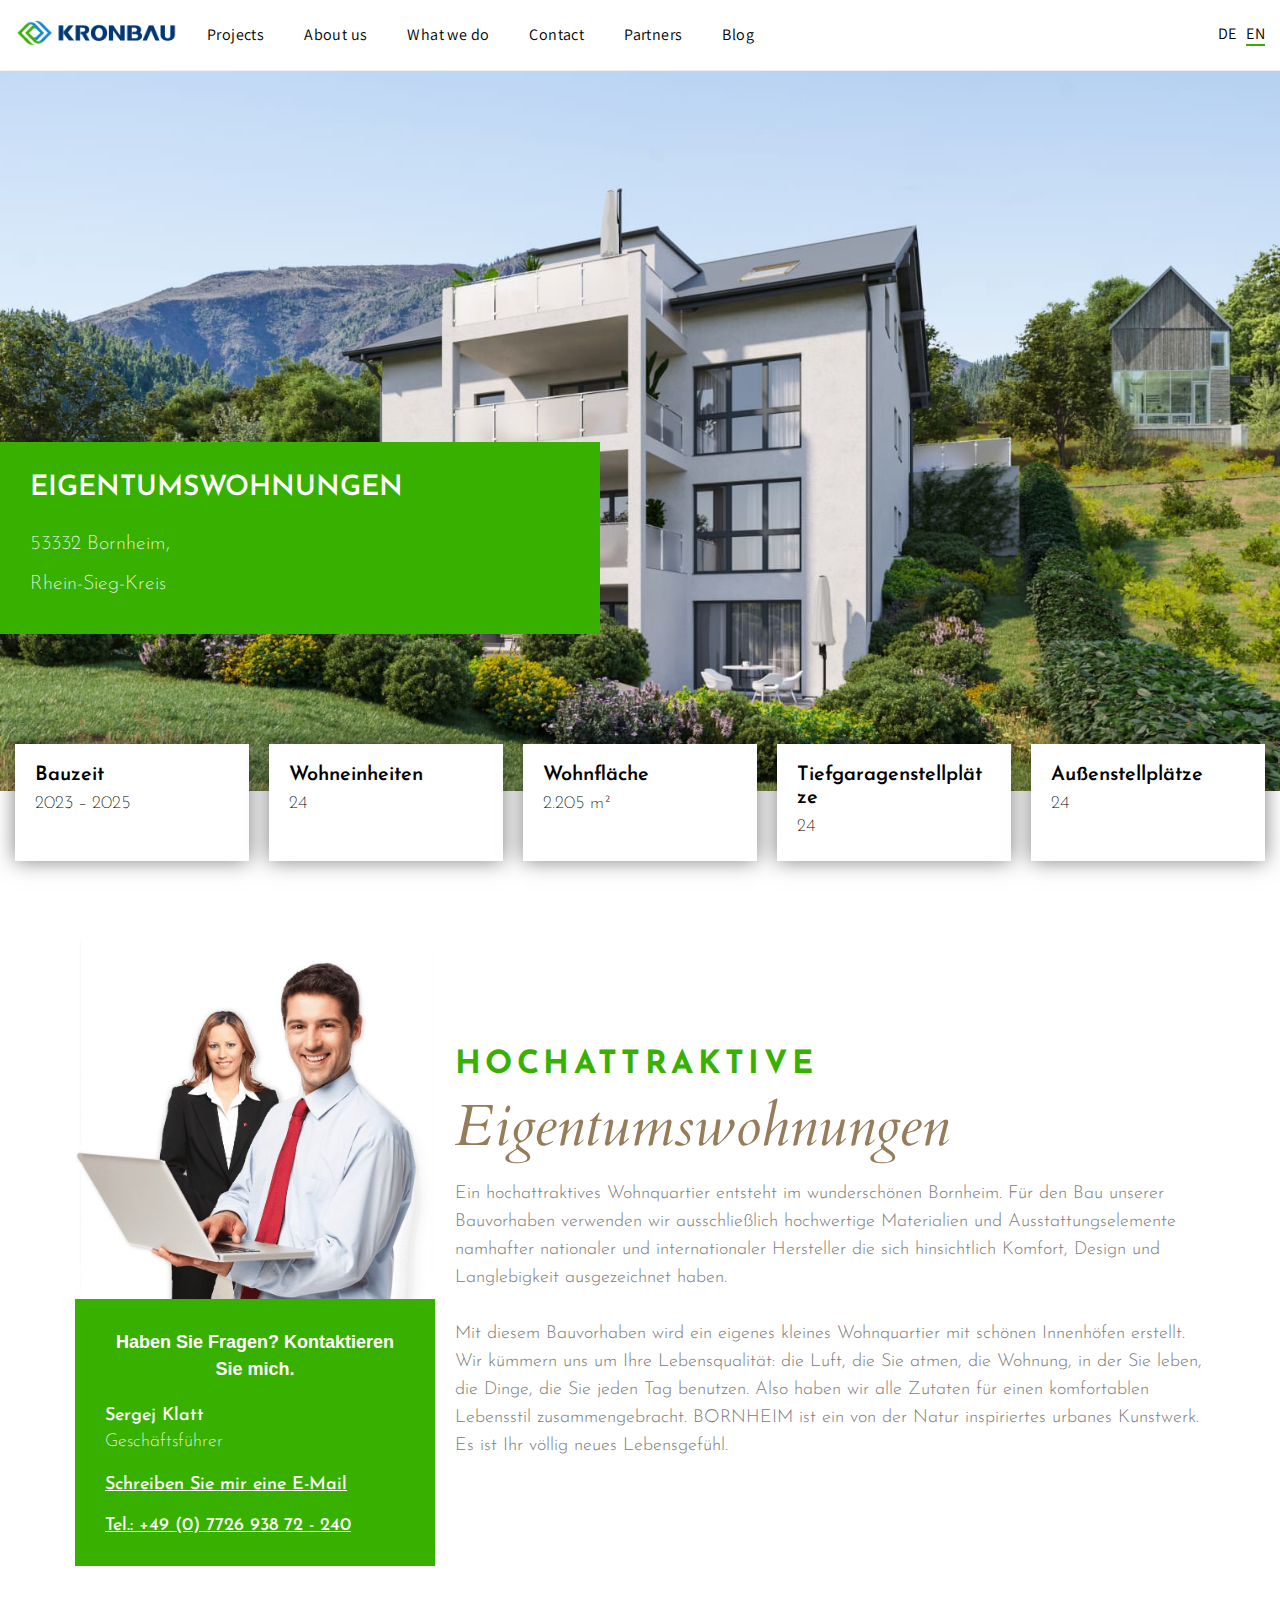
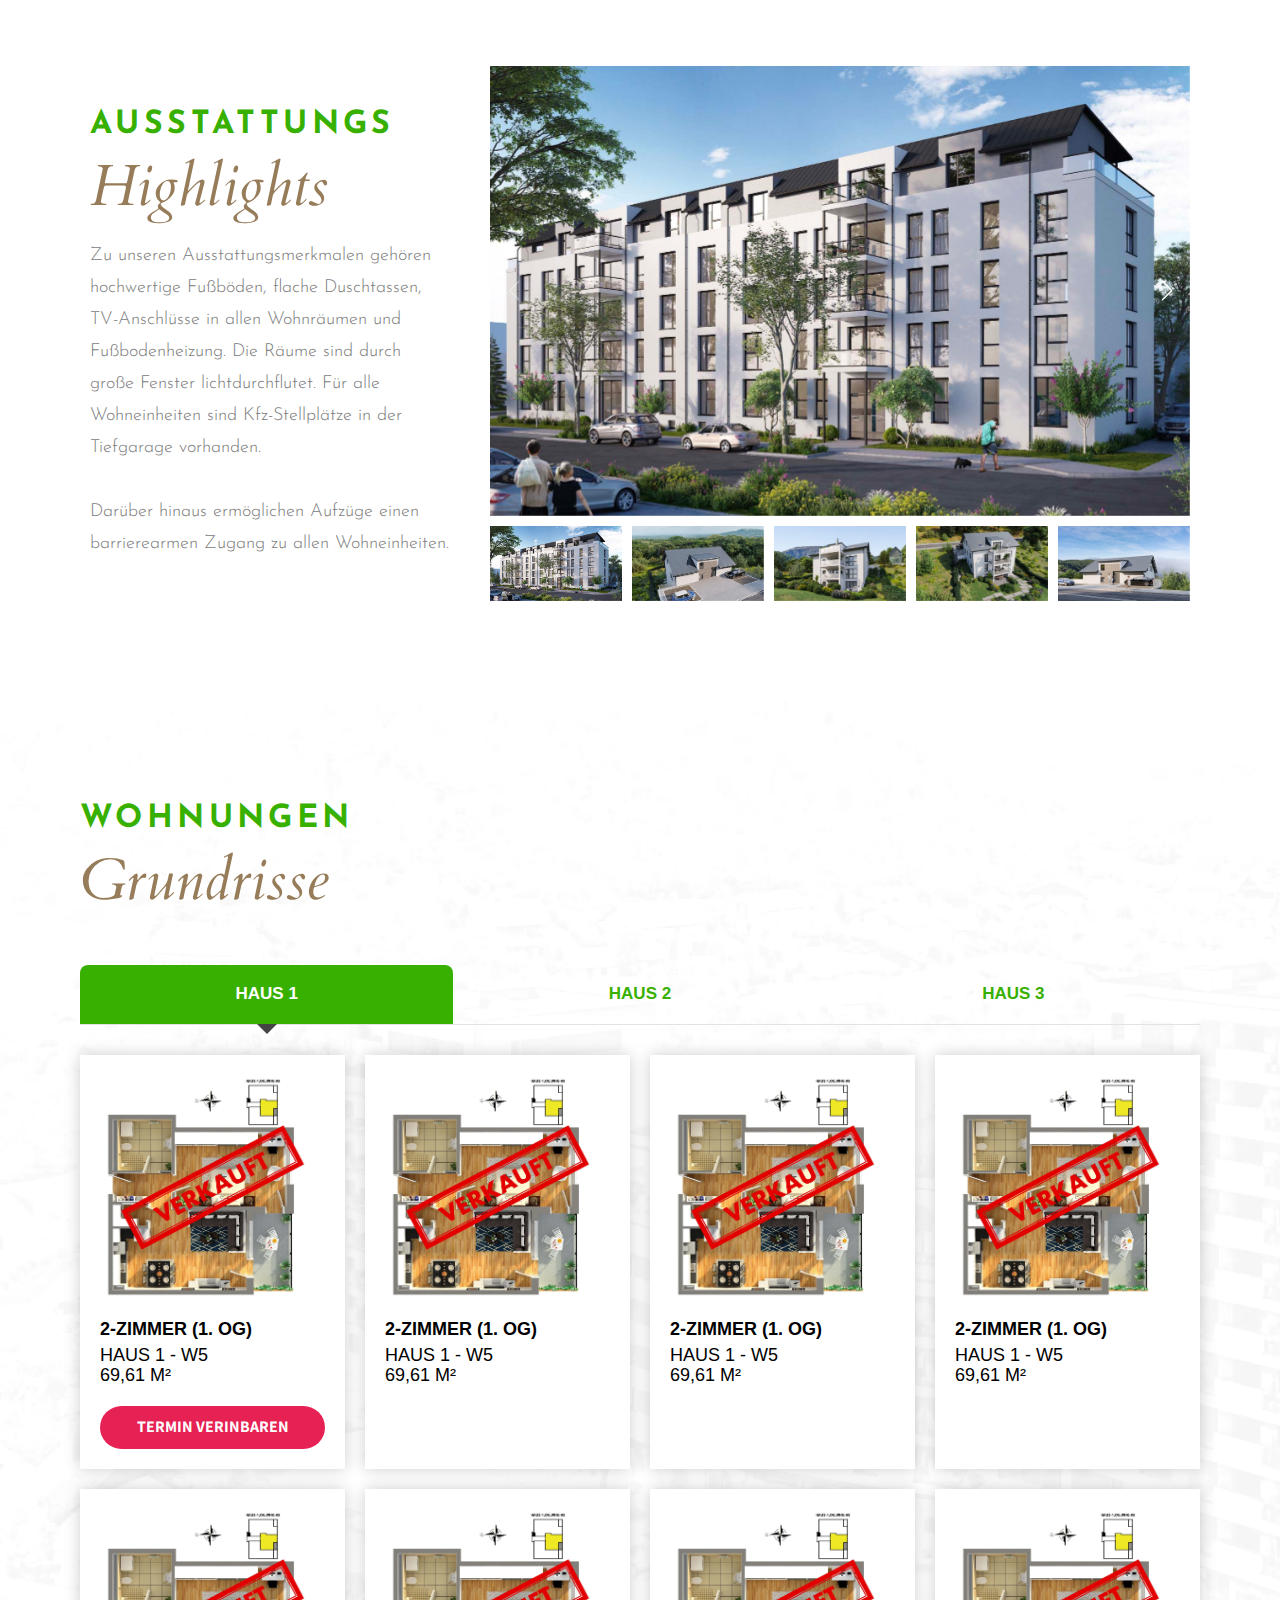
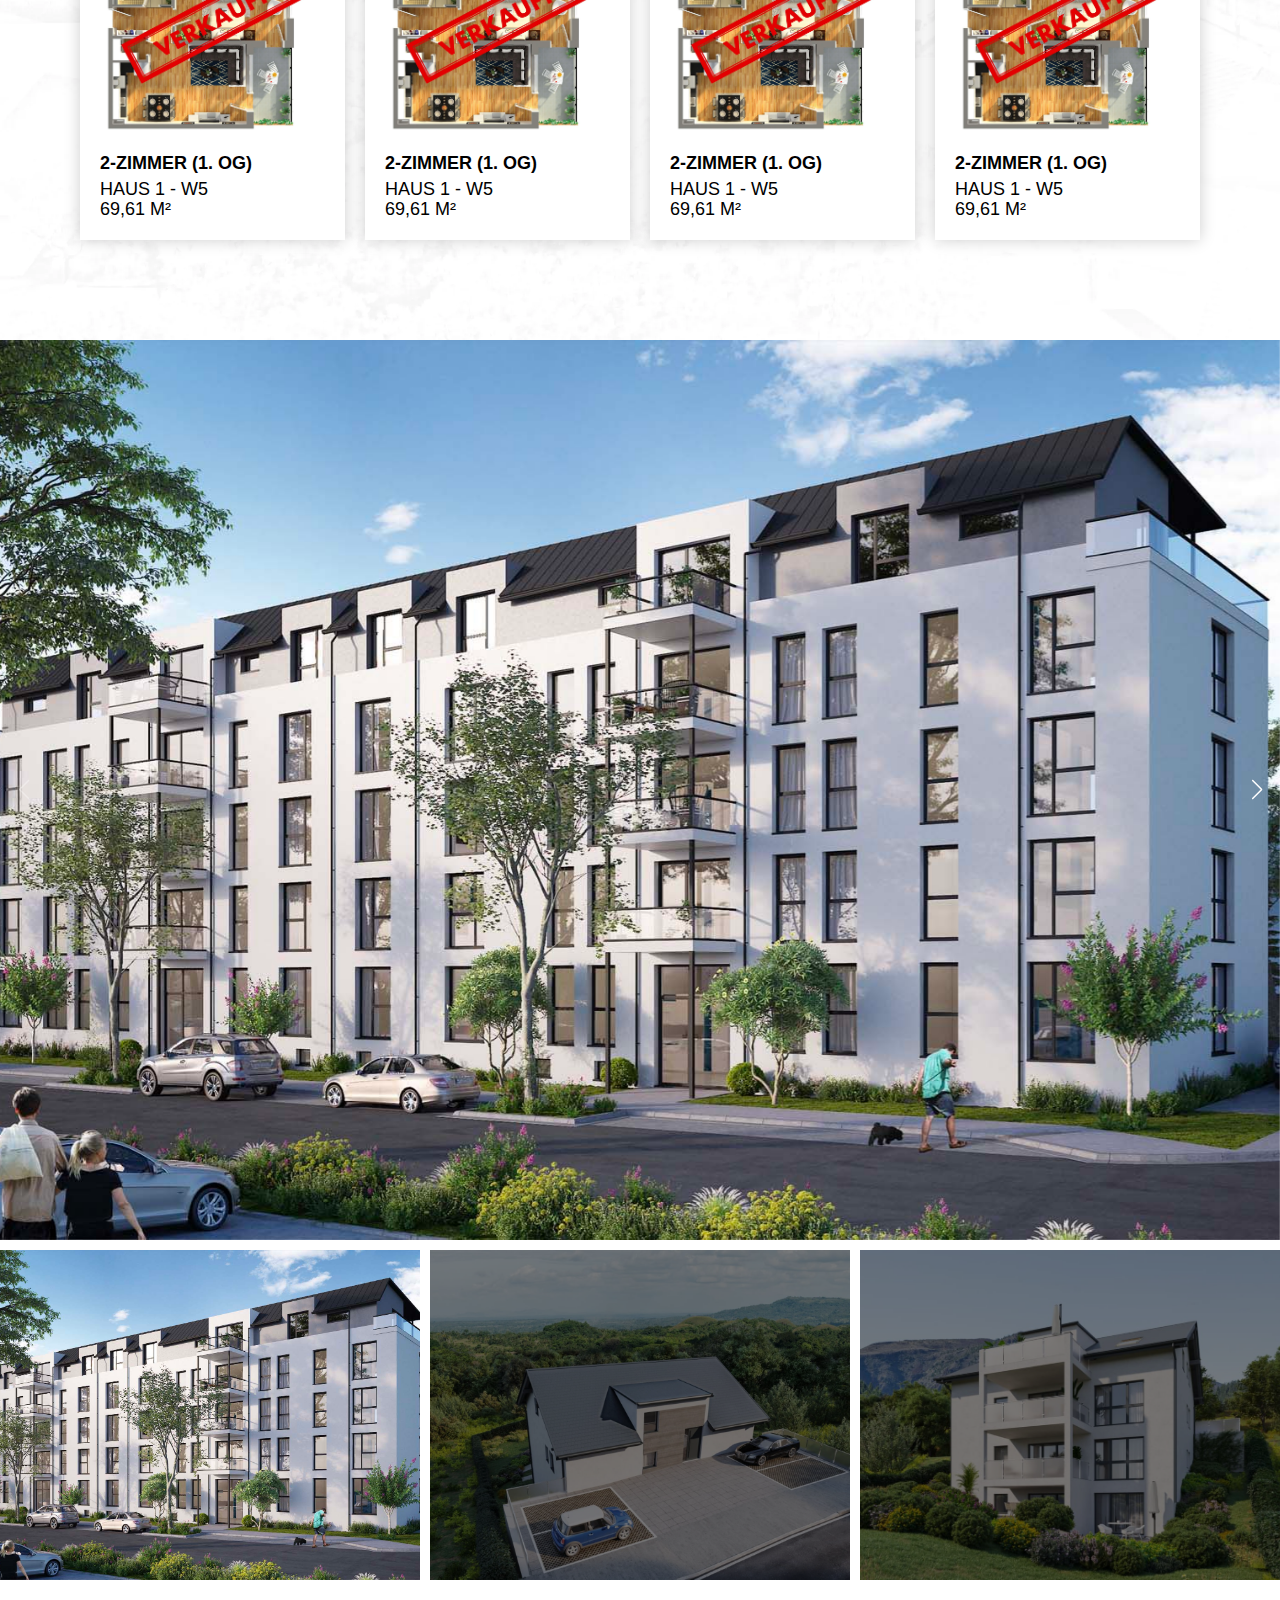
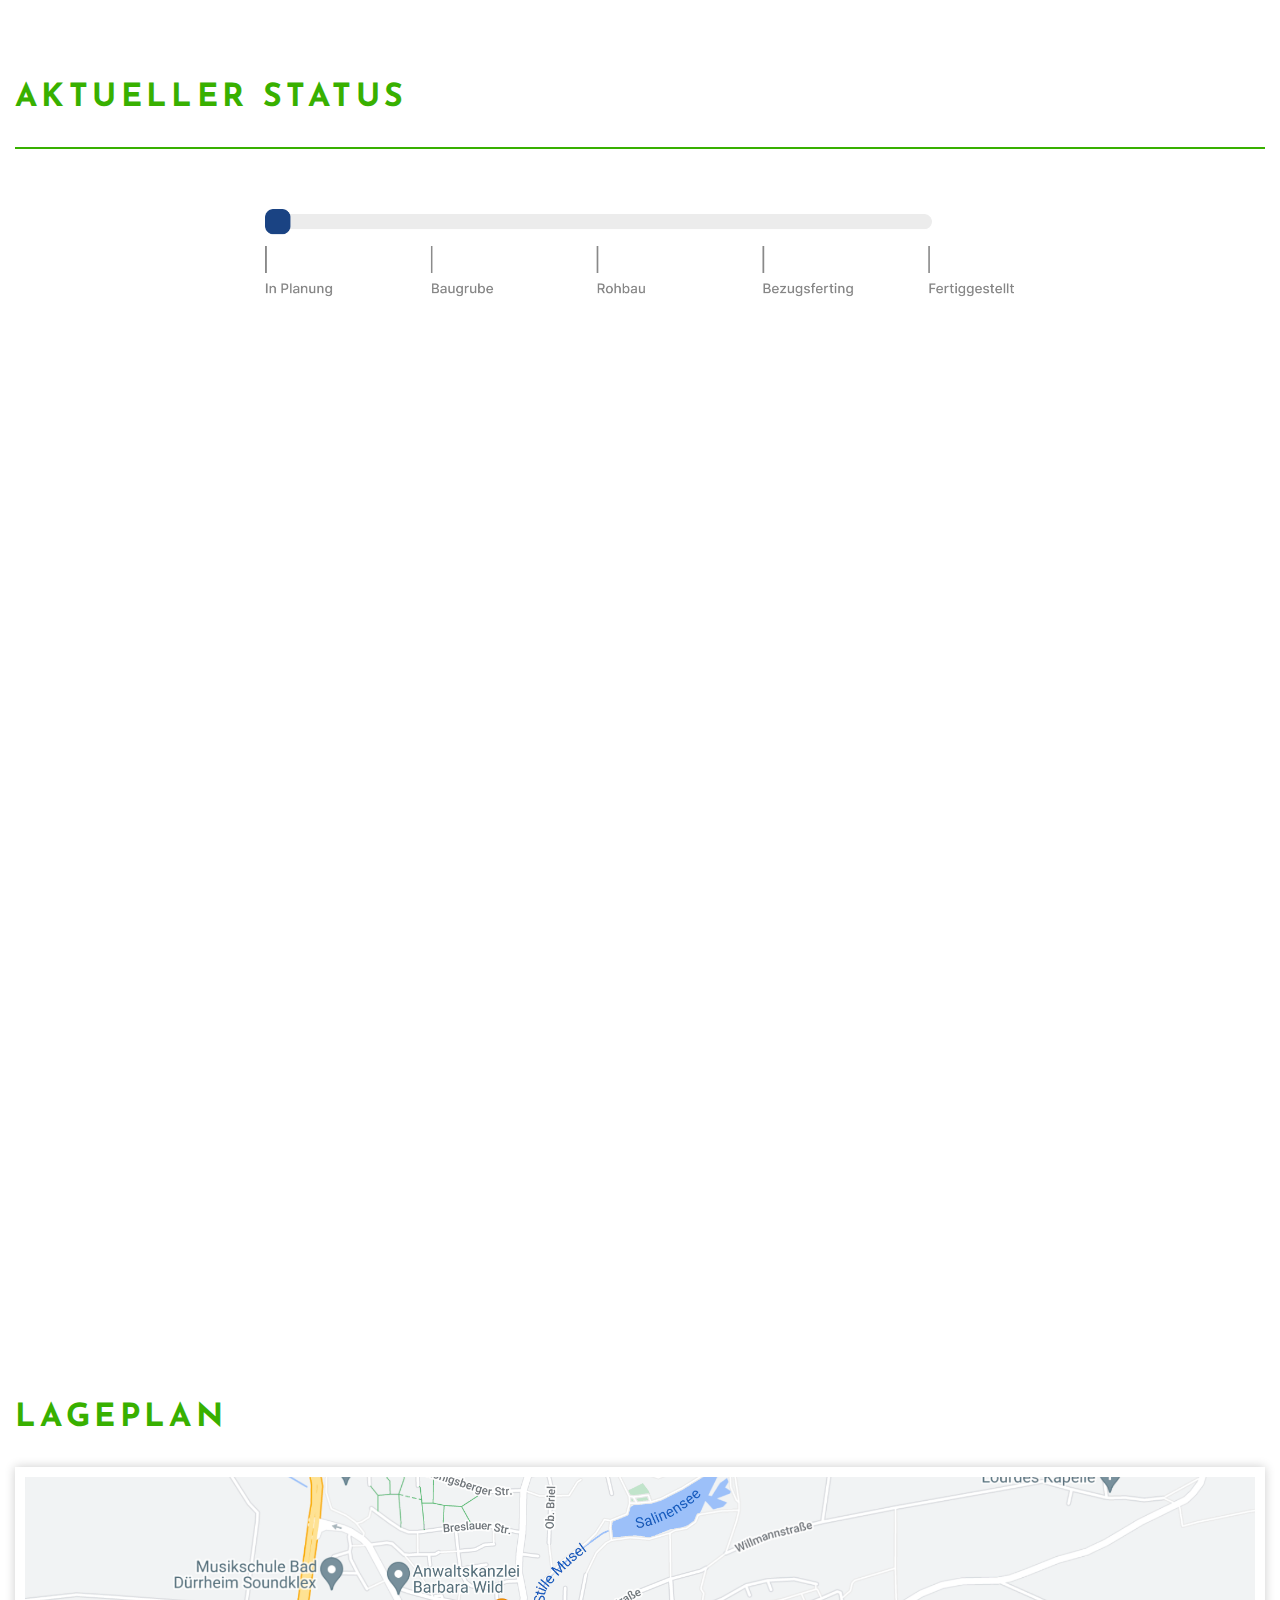
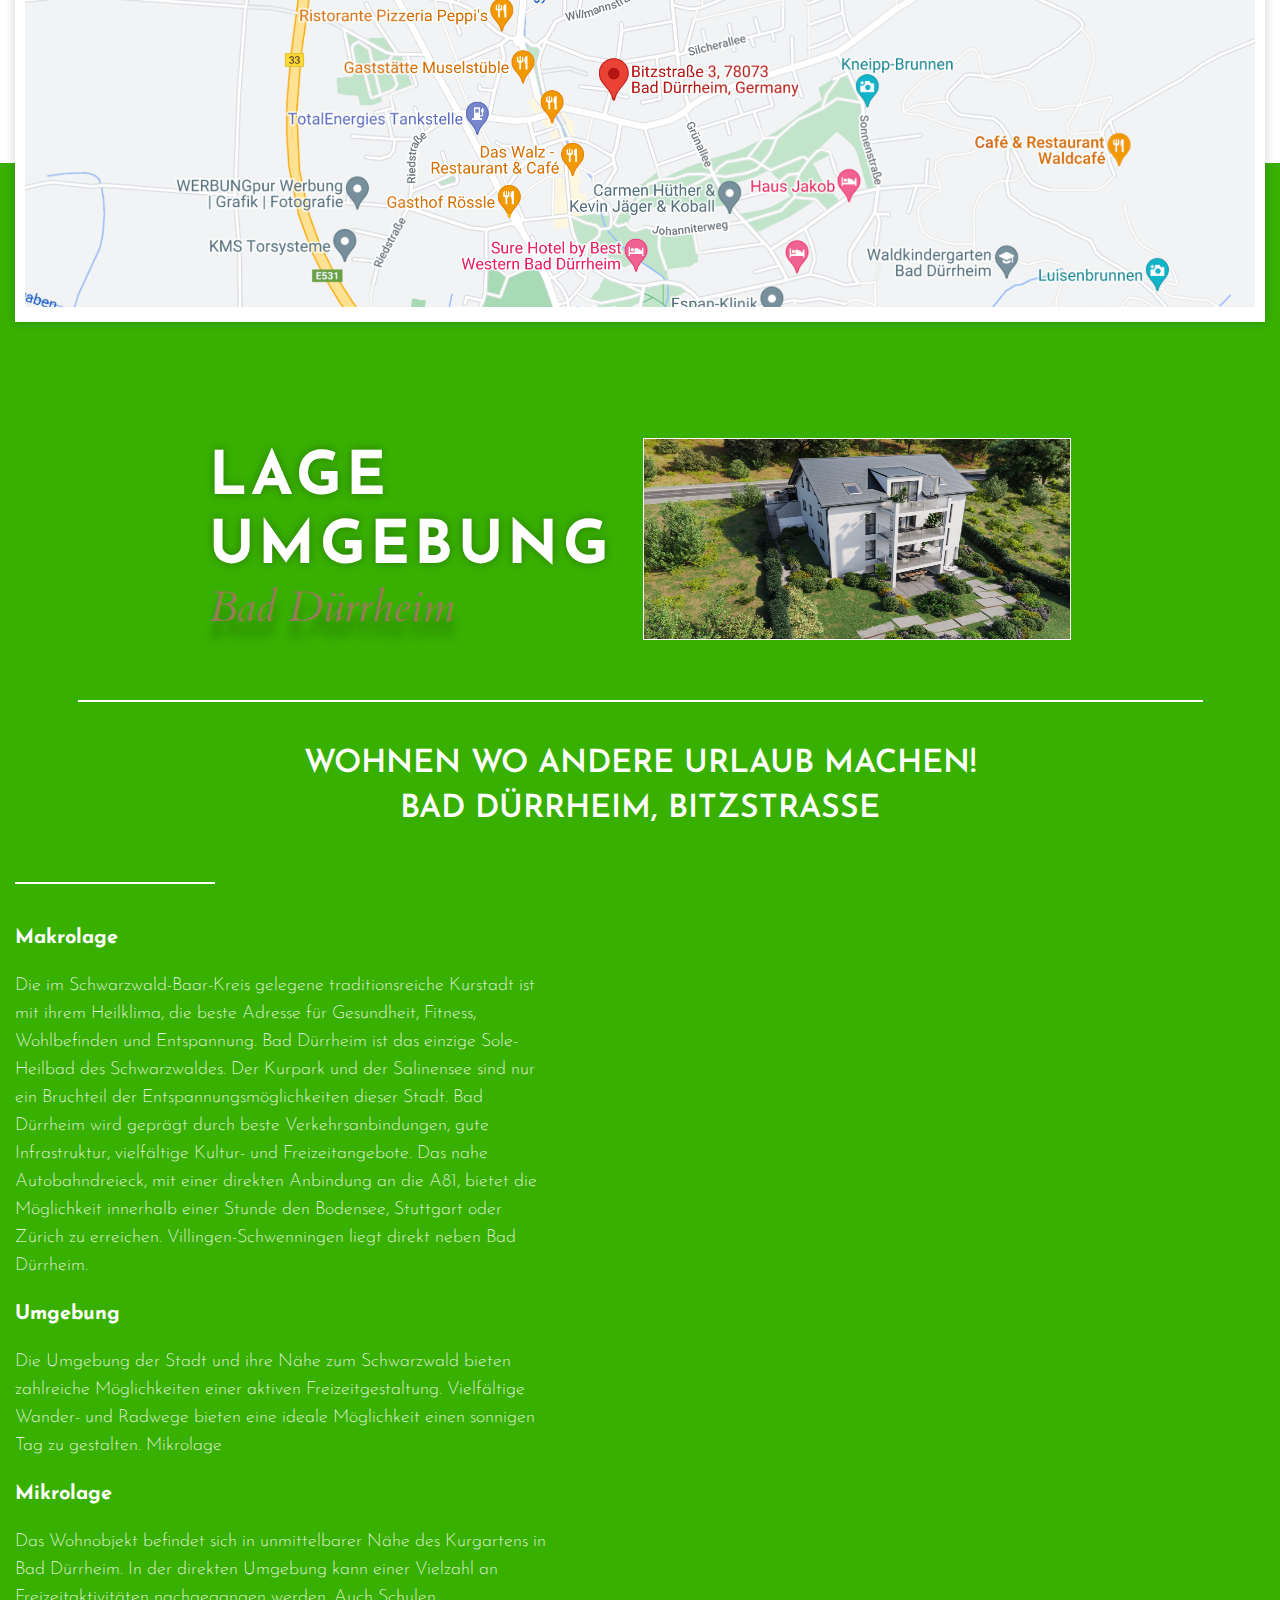
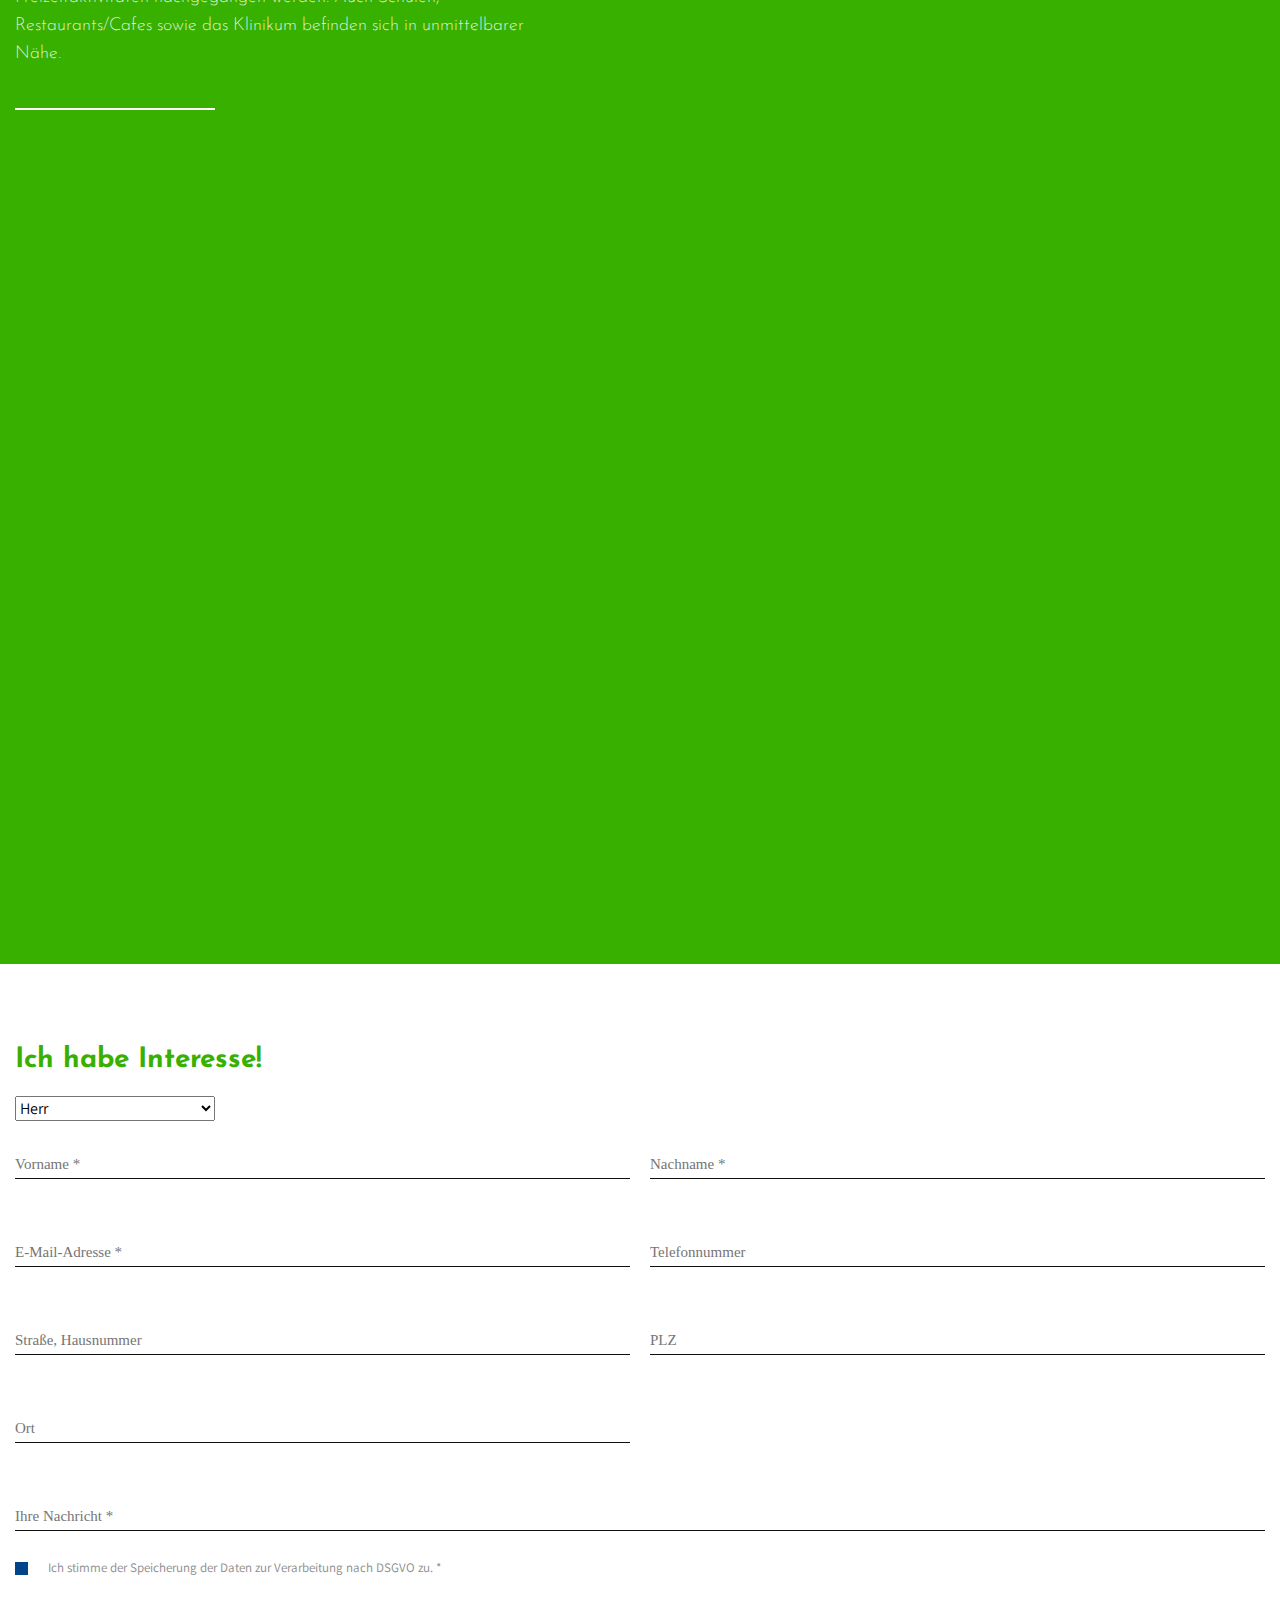
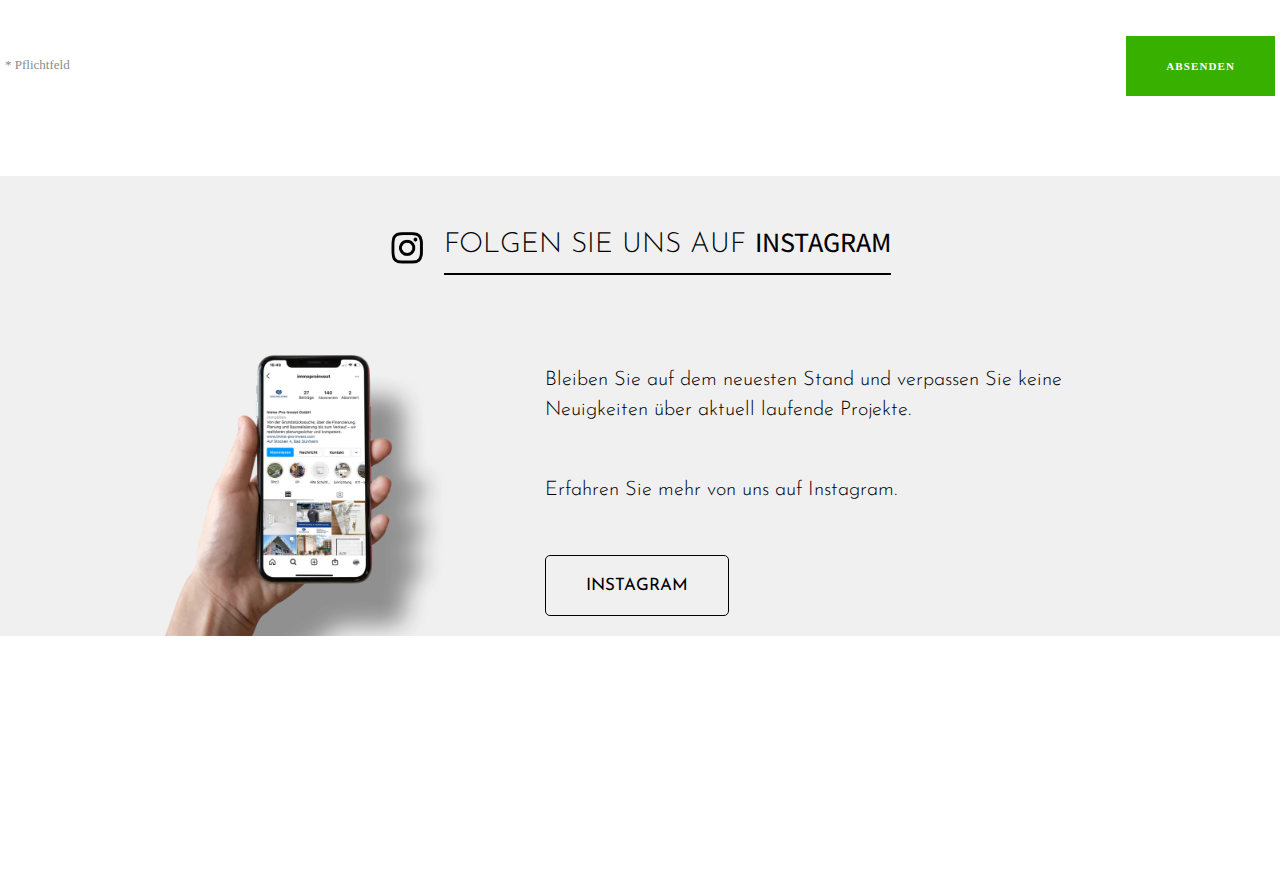
==== commit 380da8e3: "single page | change photo" ====
--- a/bornheim.html
+++ b/bornheim.html
@@ -102,7 +102,7 @@
       <div class="wrapper">
         <div class="person__sides">
           <div class="person__lft">
-            <img src="img/sergejklatt.png.webp" alt="">
+            <img src="img/sergejklatt.jpg" alt="">
             <div class="lft__block">
               <h3>Haben Sie Fragen? Kontaktieren Sie mich.</h3><b>Sergej Klatt</b><span>Geschäftsführer</span><a href="#">Schreiben Sie mir eine E-Mail</a><a href="#">Tel.: +49 (0) 7726 938 72 - 240</a>
             </div>
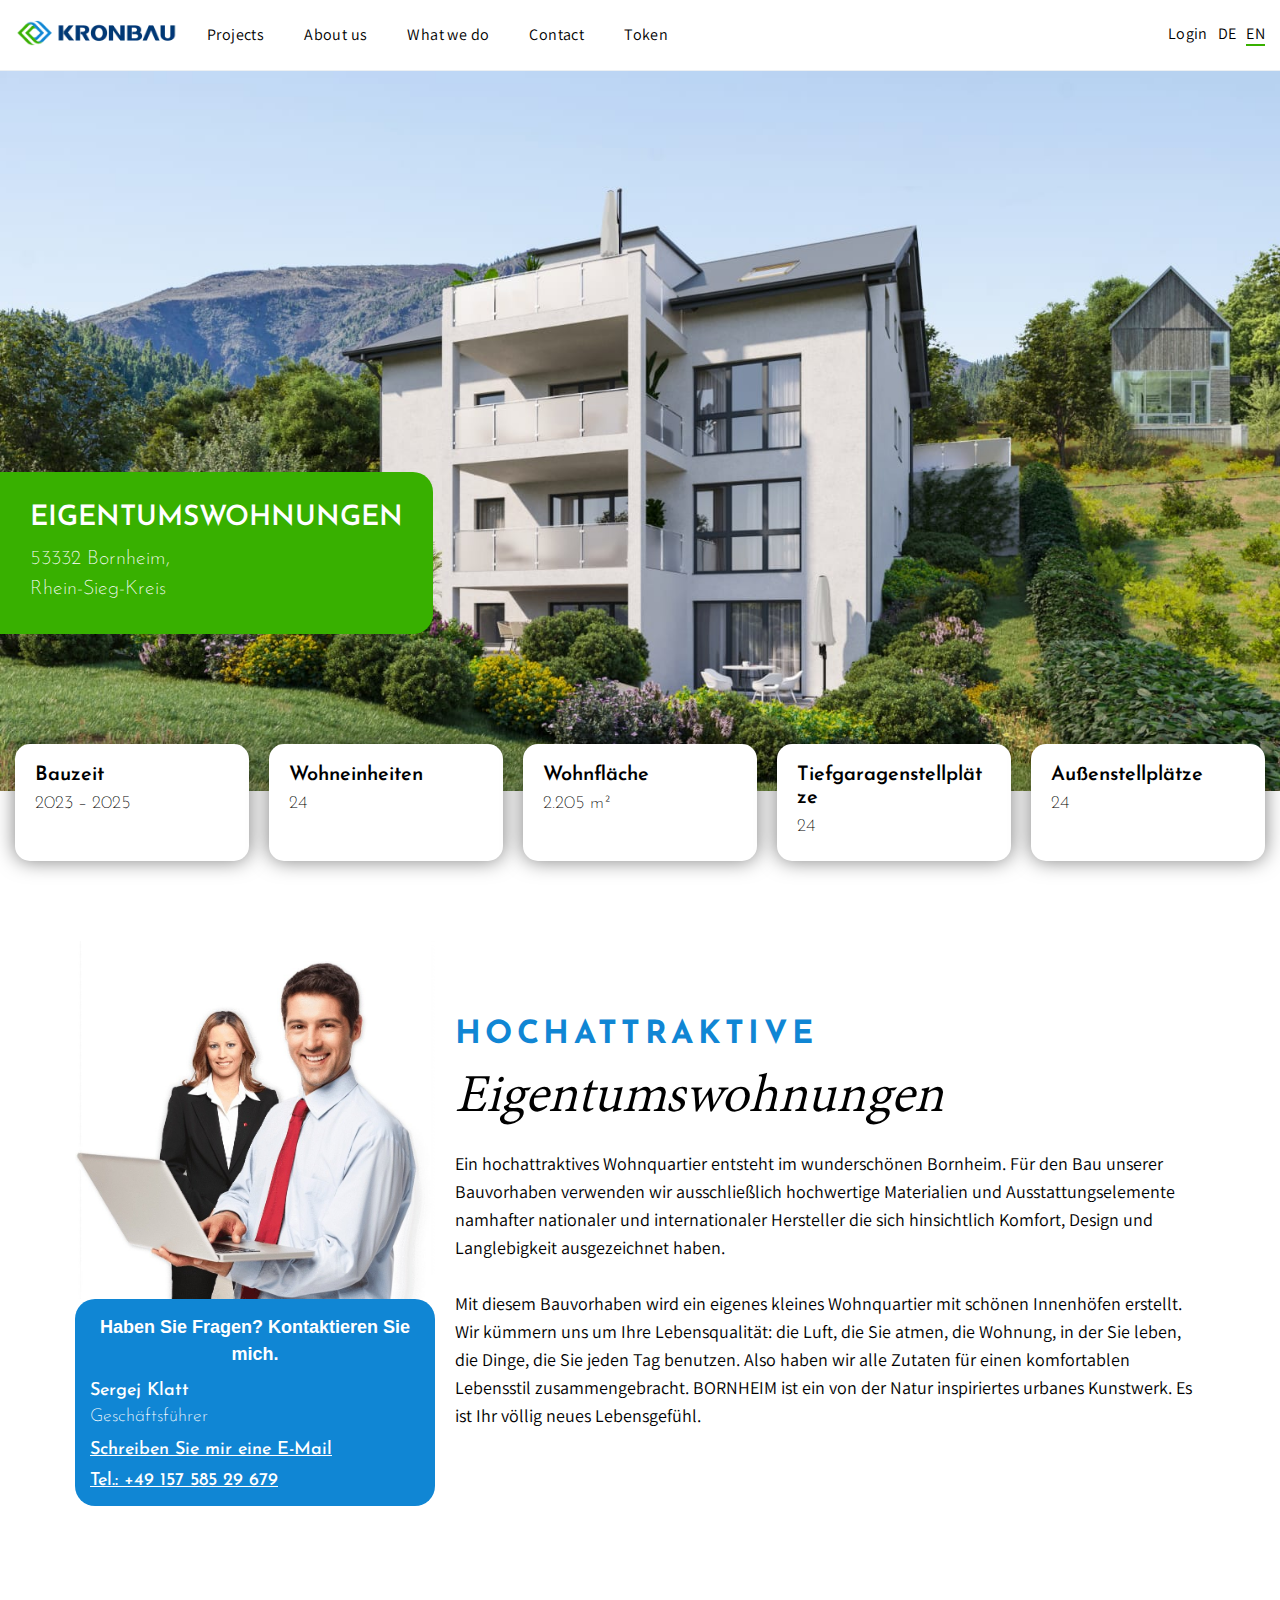
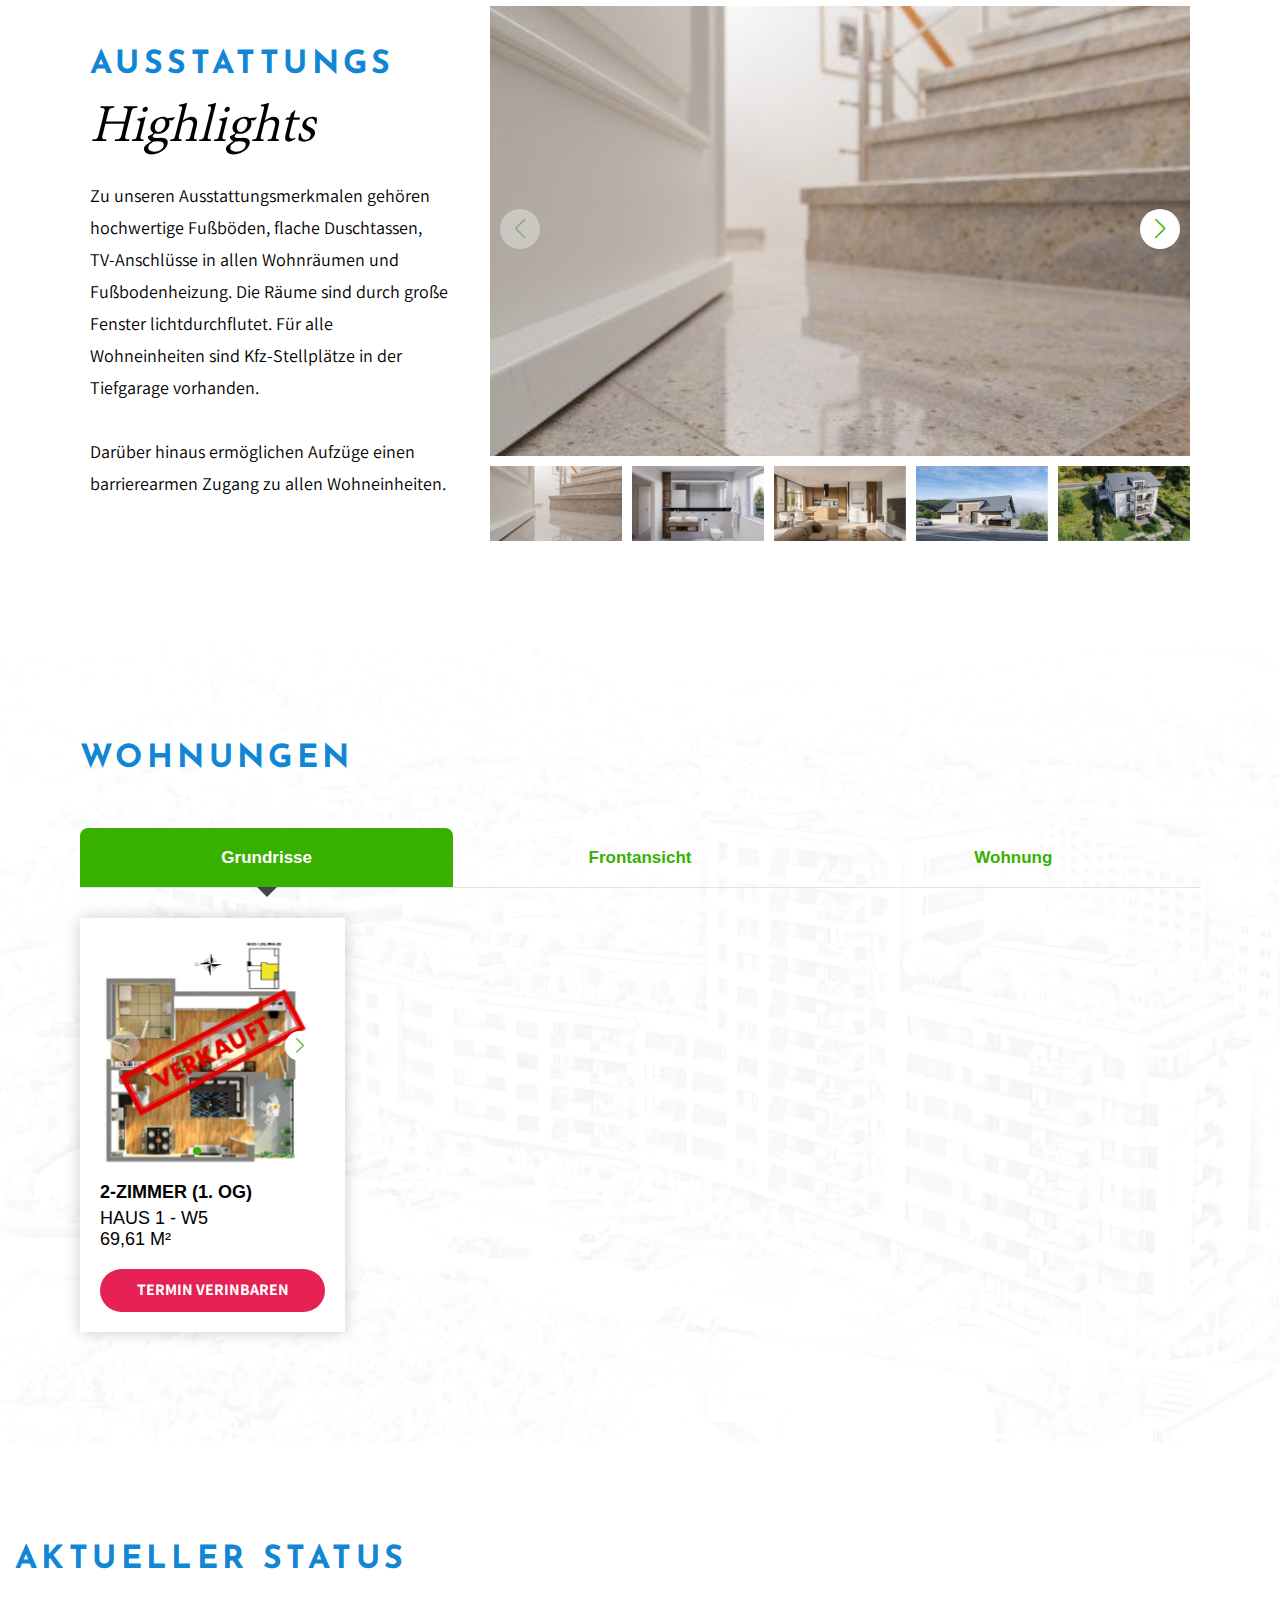
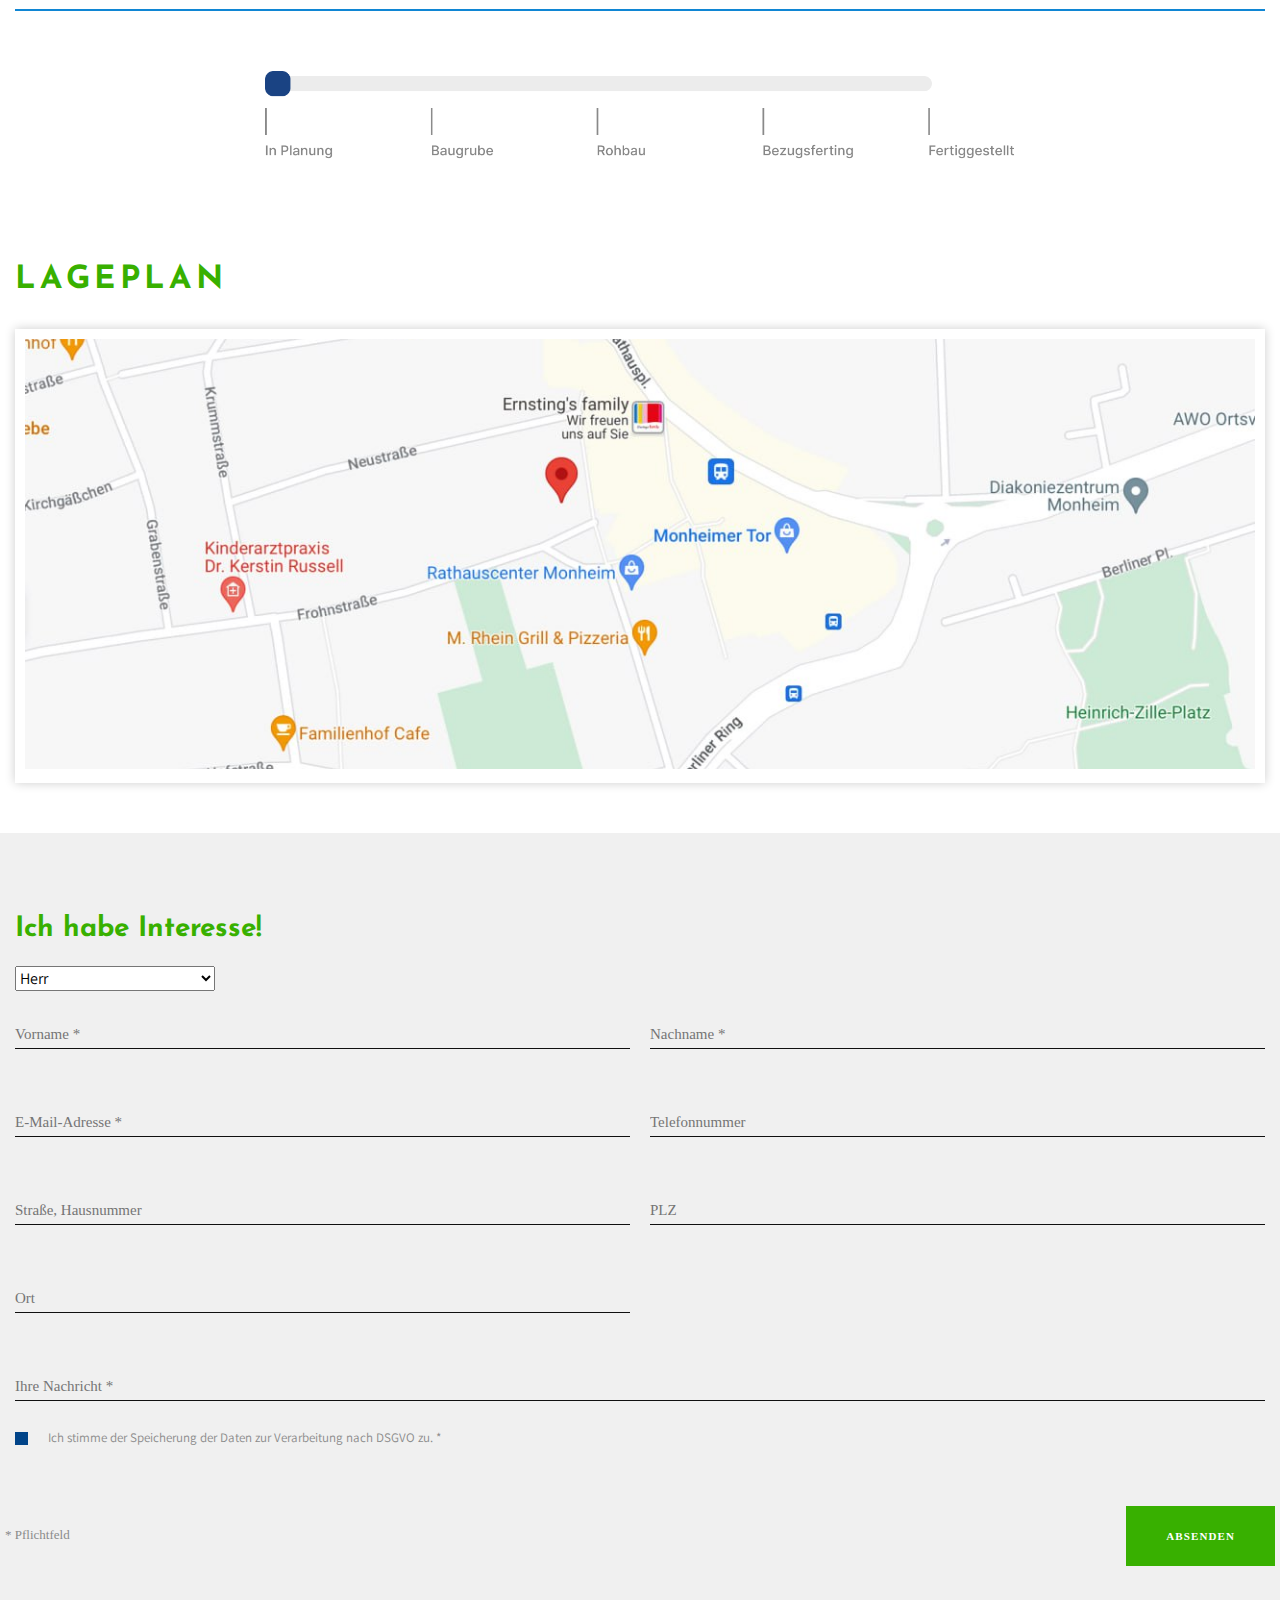
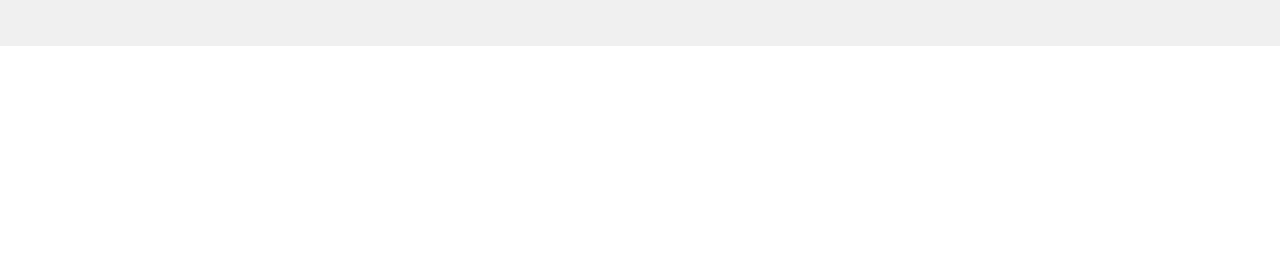
==== commit 862be004: "fixed" ====
--- a/bornheim.html
+++ b/bornheim.html
@@ -25,23 +25,21 @@
   <!-- ** HEADER ** -->
   <header class="wow fadeInDown" data-wow-delay=".5s">
     <div class="wrapper">
-      <div class="header">
+      <div class="header header-other">
         <a class="header__logo" href="index.html">
           <img src="img/logo.png" alt="">
         </a>
         <nav class="header__nav">
           <ul class="header__menu">
-            <li><a href="#projects">Projects</a>
+            <li><a href="index.html?projects">Projects</a>
             </li>
-            <li><a href="#things">About us</a>
+            <li><a href="index.html?things">About us</a>
             </li>
-            <li><a href="#work">What we do</a>
+            <li><a href="index.html?work">What we do</a>
             </li>
-            <li><a href="#contacts">Contact</a>
+            <li><a href="index.html?contacts">Contact</a>
             </li>
-            <li><a href="#partners">Partners</a>
-            </li>
-            <li><a href="blog.html">Blog</a>
+            <li><a href="#">Token</a>
             </li>
           </ul>
           <ul class="header__lang_mob">
@@ -52,6 +50,8 @@
           </ul>
         </nav>
         <ul class="header__lang">
+          <li><a href="#">Login</a>
+          </li>
           <li><a href="#">DE</a>
           </li>
           <li class="li_active"><a href="#">EN</a>
@@ -104,7 +104,7 @@
           <div class="person__lft">
             <img src="img/sergejklatt.jpg" alt="">
             <div class="lft__block">
-              <h3>Haben Sie Fragen? Kontaktieren Sie mich.</h3><b>Sergej Klatt</b><span>Geschäftsführer</span><a href="#">Schreiben Sie mir eine E-Mail</a><a href="#">Tel.: +49 (0) 7726 938 72 - 240</a>
+              <h3>Haben Sie Fragen? Kontaktieren Sie mich.</h3><b>Sergej Klatt</b><span>Geschäftsführer</span><a href="mailto:info@kronnbau.de">Schreiben Sie mir eine E-Mail</a><a href="#">Tel.: +49 157 585 29 679</a>
             </div>
           </div>
           <div class="person__rht">
@@ -134,22 +134,22 @@
             <div class="text-and-slider__slider swiper">
               <div class="swiper-wrapper">
                 <div class="swiper-slide">
-                  <img src="img/photos/photo_5842611774627622985_w.jpg" alt="">
-                </div>
-                <div class="swiper-slide">
-                  <img src="img/photos/photo_5244683671972201555_y.jpg" alt="">
-                </div>
-                <div class="swiper-slide">
-                  <img src="img/photos/photo_5244683671972201556_y.jpg" alt="">
-                </div>
-                <div class="swiper-slide">
-                  <img src="img/photos/photo_5244683671972201557_y.jpg" alt="">
-                </div>
-                <div class="swiper-slide">
-                  <img src="img/photos/photo_5244683671972201558_y.jpg" alt="">
-                </div>
-                <div class="swiper-slide">
-                  <img src="img/photos/photo_5244683671972201559_y.jpg" alt="">
+                  <img src="img/photo/photo-1.jpg" alt="">
+                </div>
+                <div class="swiper-slide">
+                  <img src="img/photo/photo-2.jpg" alt="">
+                </div>
+                <div class="swiper-slide">
+                  <img src="img/photo/photo-3.jpg" alt="">
+                </div>
+                <div class="swiper-slide">
+                  <img src="img/photo/photo-4.jpg" alt="">
+                </div>
+                <div class="swiper-slide">
+                  <img src="img/photo/photo-5.jpg" alt="">
+                </div>
+                <div class="swiper-slide">
+                  <img src="img/photo/photo-6.jpg" alt="">
                 </div>
               </div>
               <div class="swiper-button-next"></div>
@@ -158,22 +158,22 @@
             <div class="text-and-slider__nav swiper">
               <div class="swiper-wrapper">
                 <div class="swiper-slide">
-                  <img src="img/photos/photo_5842611774627622985_w.jpg" alt="">
-                </div>
-                <div class="swiper-slide">
-                  <img src="img/photos/photo_5244683671972201555_y.jpg" alt="">
-                </div>
-                <div class="swiper-slide">
-                  <img src="img/photos/photo_5244683671972201556_y.jpg" alt="">
-                </div>
-                <div class="swiper-slide">
-                  <img src="img/photos/photo_5244683671972201557_y.jpg" alt="">
-                </div>
-                <div class="swiper-slide">
-                  <img src="img/photos/photo_5244683671972201558_y.jpg" alt="">
-                </div>
-                <div class="swiper-slide">
-                  <img src="img/photos/photo_5244683671972201559_y.jpg" alt="">
+                  <img src="img/photo/photo-1.jpg" alt="">
+                </div>
+                <div class="swiper-slide">
+                  <img src="img/photo/photo-2.jpg" alt="">
+                </div>
+                <div class="swiper-slide">
+                  <img src="img/photo/photo-3.jpg" alt="">
+                </div>
+                <div class="swiper-slide">
+                  <img src="img/photo/photo-4.jpg" alt="">
+                </div>
+                <div class="swiper-slide">
+                  <img src="img/photo/photo-5.jpg" alt="">
+                </div>
+                <div class="swiper-slide">
+                  <img src="img/photo/photo-6.jpg" alt="">
                 </div>
               </div>
             </div>
@@ -184,23 +184,35 @@
     <section class="projects">
       <div class="wrapper">
         <h2>WOHNUNGEN</h2>
-        <h3>Grundrisse</h3>
         <ul class="projects__tabs">
           <li class="li_active">
-            <button>HAUS 1</button>
+            <button>Grundrisse</button>
           </li>
           <li>
-            <button>HAUS 2</button>
+            <button>Frontansicht</button>
           </li>
           <li>
-            <button>HAUS 3</button>
+            <button>Wohnung</button>
           </li>
         </ul>
         <div class="projects__inner">
           <div class="projects__block projects__block_active projects__block_show">
             <div class="projects__item">
-              <div class="item__photo">
-                <img src="img/Bitz-H1-W5-2Z-v.jpg.webp" alt="">
+              <div class="item__photo item__photo-swiper swiper">
+                <div class="swiper-wrapper">
+                  <div class="swiper-slide">
+                    <img src="img/Bitz-H1-W5-2Z-v.jpg.webp" alt="">
+                  </div>
+                  <div class="swiper-slide">
+                    <img src="img/Bitz-H1-W5-2Z-v.jpg.webp" alt="">
+                  </div>
+                  <div class="swiper-slide">
+                    <img src="img/Bitz-H1-W5-2Z-v.jpg.webp" alt="">
+                  </div>
+                </div>
+                <div class="swiper-pagination"></div>
+                <div class="swiper-button-next"></div>
+                <div class="swiper-button-prev"></div>
               </div>
               <h4>2-ZIMMER (1. OG)</h4>
               <p>HAUS 1 - W5
@@ -230,259 +242,24 @@
                 </div>
               </div>
             </div>
-            <div class="projects__item">
-              <div class="item__photo">
-                <img src="img/Bitz-H1-W5-2Z-v.jpg.webp" alt="">
-              </div>
-              <h4>2-ZIMMER (1. OG)</h4>
-              <p>HAUS 1 - W5
-                <br>69,61 M²</p>
-              <div class="popup">
-                <div class="popup__bgd"></div>
-                <div class="popup__content">
-                  <div class="popup__top">
-                    <div class="popup__close">
-                      <img src="img/close-popup.png" alt="">
-                    </div>
-                    <div class="popup__buttons"><a href="https://immo-pro-invest.com/wp-content/uploads/2021/05/IPI-Expose-Bitzstra%C3%9Fe.pdf" target="_blank">EXPOSE DOWNLOAD</a>
-                    </div>
-                  </div>
-                  <div class="popup__inner">
-                    <div class="popup__sides">
-                      <div class="popup__lft">
-                        <h4>4-ZIMMER WOHNUNG (EG)</h4>
-                        <img src="img/Bitz-H1-W1-4Z-t.jpg.webp" alt="">
-                      </div>
-                      <div class="popup__rht">
-                        <img src="img/Bitz-H1-W5-2Z-v.jpg.webp" alt="">
-                      </div>
-                    </div>
-                  </div>
-                </div>
-              </div>
-            </div>
-            <div class="projects__item">
-              <div class="item__photo">
-                <img src="img/Bitz-H1-W5-2Z-v.jpg.webp" alt="">
-              </div>
-              <h4>2-ZIMMER (1. OG)</h4>
-              <p>HAUS 1 - W5
-                <br>69,61 M²</p>
-              <div class="popup">
-                <div class="popup__bgd"></div>
-                <div class="popup__content">
-                  <div class="popup__top">
-                    <div class="popup__close">
-                      <img src="img/close-popup.png" alt="">
-                    </div>
-                    <div class="popup__buttons"><a href="https://immo-pro-invest.com/wp-content/uploads/2021/05/IPI-Expose-Bitzstra%C3%9Fe.pdf" target="_blank">EXPOSE DOWNLOAD</a>
-                    </div>
-                  </div>
-                  <div class="popup__inner">
-                    <div class="popup__sides">
-                      <div class="popup__lft">
-                        <h4>4-ZIMMER WOHNUNG (EG)</h4>
-                        <img src="img/Bitz-H1-W1-4Z-t.jpg.webp" alt="">
-                      </div>
-                      <div class="popup__rht">
-                        <img src="img/Bitz-H1-W5-2Z-v.jpg.webp" alt="">
-                      </div>
-                    </div>
-                  </div>
-                </div>
-              </div>
-            </div>
-            <div class="projects__item">
-              <div class="item__photo">
-                <img src="img/Bitz-H1-W5-2Z-v.jpg.webp" alt="">
-              </div>
-              <h4>2-ZIMMER (1. OG)</h4>
-              <p>HAUS 1 - W5
-                <br>69,61 M²</p>
-              <div class="popup">
-                <div class="popup__bgd"></div>
-                <div class="popup__content">
-                  <div class="popup__top">
-                    <div class="popup__close">
-                      <img src="img/close-popup.png" alt="">
-                    </div>
-                    <div class="popup__buttons"><a href="https://immo-pro-invest.com/wp-content/uploads/2021/05/IPI-Expose-Bitzstra%C3%9Fe.pdf" target="_blank">EXPOSE DOWNLOAD</a>
-                    </div>
-                  </div>
-                  <div class="popup__inner">
-                    <div class="popup__sides">
-                      <div class="popup__lft">
-                        <h4>4-ZIMMER WOHNUNG (EG)</h4>
-                        <img src="img/Bitz-H1-W1-4Z-t.jpg.webp" alt="">
-                      </div>
-                      <div class="popup__rht">
-                        <img src="img/Bitz-H1-W5-2Z-v.jpg.webp" alt="">
-                      </div>
-                    </div>
-                  </div>
-                </div>
-              </div>
-            </div>
-            <div class="projects__item">
-              <div class="item__photo">
-                <img src="img/Bitz-H1-W5-2Z-v.jpg.webp" alt="">
-              </div>
-              <h4>2-ZIMMER (1. OG)</h4>
-              <p>HAUS 1 - W5
-                <br>69,61 M²</p>
-              <div class="popup">
-                <div class="popup__bgd"></div>
-                <div class="popup__content">
-                  <div class="popup__top">
-                    <div class="popup__close">
-                      <img src="img/close-popup.png" alt="">
-                    </div>
-                    <div class="popup__buttons"><a href="https://immo-pro-invest.com/wp-content/uploads/2021/05/IPI-Expose-Bitzstra%C3%9Fe.pdf" target="_blank">EXPOSE DOWNLOAD</a>
-                    </div>
-                  </div>
-                  <div class="popup__inner">
-                    <div class="popup__sides">
-                      <div class="popup__lft">
-                        <h4>4-ZIMMER WOHNUNG (EG)</h4>
-                        <img src="img/Bitz-H1-W1-4Z-t.jpg.webp" alt="">
-                      </div>
-                      <div class="popup__rht">
-                        <img src="img/Bitz-H1-W5-2Z-v.jpg.webp" alt="">
-                      </div>
-                    </div>
-                  </div>
-                </div>
-              </div>
-            </div>
-            <div class="projects__item">
-              <div class="item__photo">
-                <img src="img/Bitz-H1-W5-2Z-v.jpg.webp" alt="">
-              </div>
-              <h4>2-ZIMMER (1. OG)</h4>
-              <p>HAUS 1 - W5
-                <br>69,61 M²</p>
-              <div class="popup">
-                <div class="popup__bgd"></div>
-                <div class="popup__content">
-                  <div class="popup__top">
-                    <div class="popup__close">
-                      <img src="img/close-popup.png" alt="">
-                    </div>
-                    <div class="popup__buttons"><a href="https://immo-pro-invest.com/wp-content/uploads/2021/05/IPI-Expose-Bitzstra%C3%9Fe.pdf" target="_blank">EXPOSE DOWNLOAD</a>
-                    </div>
-                  </div>
-                  <div class="popup__inner">
-                    <div class="popup__sides">
-                      <div class="popup__lft">
-                        <h4>4-ZIMMER WOHNUNG (EG)</h4>
-                        <img src="img/Bitz-H1-W1-4Z-t.jpg.webp" alt="">
-                      </div>
-                      <div class="popup__rht">
-                        <img src="img/Bitz-H1-W5-2Z-v.jpg.webp" alt="">
-                      </div>
-                    </div>
-                  </div>
-                </div>
-              </div>
-            </div>
-            <div class="projects__item">
-              <div class="item__photo">
-                <img src="img/Bitz-H1-W5-2Z-v.jpg.webp" alt="">
-              </div>
-              <h4>2-ZIMMER (1. OG)</h4>
-              <p>HAUS 1 - W5
-                <br>69,61 M²</p>
-              <div class="popup">
-                <div class="popup__bgd"></div>
-                <div class="popup__content">
-                  <div class="popup__top">
-                    <div class="popup__close">
-                      <img src="img/close-popup.png" alt="">
-                    </div>
-                    <div class="popup__buttons"><a href="https://immo-pro-invest.com/wp-content/uploads/2021/05/IPI-Expose-Bitzstra%C3%9Fe.pdf" target="_blank">EXPOSE DOWNLOAD</a>
-                    </div>
-                  </div>
-                  <div class="popup__inner">
-                    <div class="popup__sides">
-                      <div class="popup__lft">
-                        <h4>4-ZIMMER WOHNUNG (EG)</h4>
-                        <img src="img/Bitz-H1-W1-4Z-t.jpg.webp" alt="">
-                      </div>
-                      <div class="popup__rht">
-                        <img src="img/Bitz-H1-W5-2Z-v.jpg.webp" alt="">
-                      </div>
-                    </div>
-                  </div>
-                </div>
-              </div>
-            </div>
-            <div class="projects__item">
-              <div class="item__photo">
-                <img src="img/Bitz-H1-W5-2Z-v.jpg.webp" alt="">
-              </div>
-              <h4>2-ZIMMER (1. OG)</h4>
-              <p>HAUS 1 - W5
-                <br>69,61 M²</p>
-              <div class="popup">
-                <div class="popup__bgd"></div>
-                <div class="popup__content">
-                  <div class="popup__top">
-                    <div class="popup__close">
-                      <img src="img/close-popup.png" alt="">
-                    </div>
-                    <div class="popup__buttons"><a href="https://immo-pro-invest.com/wp-content/uploads/2021/05/IPI-Expose-Bitzstra%C3%9Fe.pdf" target="_blank">EXPOSE DOWNLOAD</a>
-                    </div>
-                  </div>
-                  <div class="popup__inner">
-                    <div class="popup__sides">
-                      <div class="popup__lft">
-                        <h4>4-ZIMMER WOHNUNG (EG)</h4>
-                        <img src="img/Bitz-H1-W1-4Z-t.jpg.webp" alt="">
-                      </div>
-                      <div class="popup__rht">
-                        <img src="img/Bitz-H1-W5-2Z-v.jpg.webp" alt="">
-                      </div>
-                    </div>
-                  </div>
-                </div>
-              </div>
-            </div>
           </div>
           <div class="projects__block">
             <div class="projects__item">
-              <div class="item__photo">
-                <img src="img/Bitz-H1-W5-2Z-v.jpg.webp" alt="">
-              </div>
-              <h4>2-ZIMMER (1. OG)</h4>
-              <p>HAUS 1 - W5
-                <br>69,61 M²</p>
-              <div class="popup">
-                <div class="popup__bgd"></div>
-                <div class="popup__content">
-                  <div class="popup__top">
-                    <div class="popup__close">
-                      <img src="img/close-popup.png" alt="">
-                    </div>
-                    <div class="popup__buttons"><a href="https://immo-pro-invest.com/wp-content/uploads/2021/05/IPI-Expose-Bitzstra%C3%9Fe.pdf" target="_blank">EXPOSE DOWNLOAD</a>
-                    </div>
-                  </div>
-                  <div class="popup__inner">
-                    <div class="popup__sides">
-                      <div class="popup__lft">
-                        <h4>4-ZIMMER WOHNUNG (EG)</h4>
-                        <img src="img/Bitz-H1-W1-4Z-t.jpg.webp" alt="">
-                      </div>
-                      <div class="popup__rht">
-                        <img src="img/Bitz-H1-W5-2Z-v.jpg.webp" alt="">
-                      </div>
-                    </div>
-                  </div>
-                </div>
-              </div>
-            </div>
-            <div class="projects__item">
-              <div class="item__photo">
-                <img src="img/Bitz-H1-W5-2Z-v.jpg.webp" alt="">
+              <div class="item__photo item__photo-swiper swiper">
+                <div class="swiper-wrapper">
+                  <div class="swiper-slide">
+                    <img src="img/Bitz-H1-W5-2Z-v.jpg.webp" alt="">
+                  </div>
+                  <div class="swiper-slide">
+                    <img src="img/Bitz-H1-W5-2Z-v.jpg.webp" alt="">
+                  </div>
+                  <div class="swiper-slide">
+                    <img src="img/Bitz-H1-W5-2Z-v.jpg.webp" alt="">
+                  </div>
+                </div>
+                <div class="swiper-pagination"></div>
+                <div class="swiper-button-next"></div>
+                <div class="swiper-button-prev"></div>
               </div>
               <h4>2-ZIMMER (1. OG)</h4>
               <p>HAUS 1 - W5
@@ -513,12 +290,26 @@
               </div>
             </div>
             <div class="projects__item">
-              <div class="item__photo">
-                <img src="img/Bitz-H1-W5-2Z-v.jpg.webp" alt="">
+              <div class="item__photo item__photo-swiper swiper">
+                <div class="swiper-wrapper">
+                  <div class="swiper-slide">
+                    <img src="img/Bitz-H1-W5-2Z-v.jpg.webp" alt="">
+                  </div>
+                  <div class="swiper-slide">
+                    <img src="img/Bitz-H1-W5-2Z-v.jpg.webp" alt="">
+                  </div>
+                  <div class="swiper-slide">
+                    <img src="img/Bitz-H1-W5-2Z-v.jpg.webp" alt="">
+                  </div>
+                </div>
+                <div class="swiper-pagination"></div>
+                <div class="swiper-button-next"></div>
+                <div class="swiper-button-prev"></div>
               </div>
               <h4>2-ZIMMER (1. OG)</h4>
               <p>HAUS 1 - W5
                 <br>69,61 M²</p>
+              <button class="termin">TERMIN VERINBAREN</button>
               <div class="popup">
                 <div class="popup__bgd"></div>
                 <div class="popup__content">
@@ -526,7 +317,7 @@
                     <div class="popup__close">
                       <img src="img/close-popup.png" alt="">
                     </div>
-                    <div class="popup__buttons"><a href="https://immo-pro-invest.com/wp-content/uploads/2021/05/IPI-Expose-Bitzstra%C3%9Fe.pdf" target="_blank">EXPOSE DOWNLOAD</a>
+                    <div class="popup__buttons"><a class="termin" href="#">TERMIN VERINBAREN</a><a href="https://immo-pro-invest.com/wp-content/uploads/2021/05/IPI-Expose-Bitzstra%C3%9Fe.pdf" target="_blank">EXPOSE DOWNLOAD</a>
                     </div>
                   </div>
                   <div class="popup__inner">
@@ -544,12 +335,26 @@
               </div>
             </div>
             <div class="projects__item">
-              <div class="item__photo">
-                <img src="img/Bitz-H1-W5-2Z-v.jpg.webp" alt="">
+              <div class="item__photo item__photo-swiper swiper">
+                <div class="swiper-wrapper">
+                  <div class="swiper-slide">
+                    <img src="img/Bitz-H1-W5-2Z-v.jpg.webp" alt="">
+                  </div>
+                  <div class="swiper-slide">
+                    <img src="img/Bitz-H1-W5-2Z-v.jpg.webp" alt="">
+                  </div>
+                  <div class="swiper-slide">
+                    <img src="img/Bitz-H1-W5-2Z-v.jpg.webp" alt="">
+                  </div>
+                </div>
+                <div class="swiper-pagination"></div>
+                <div class="swiper-button-next"></div>
+                <div class="swiper-button-prev"></div>
               </div>
               <h4>2-ZIMMER (1. OG)</h4>
               <p>HAUS 1 - W5
                 <br>69,61 M²</p>
+              <button class="termin">TERMIN VERINBAREN</button>
               <div class="popup">
                 <div class="popup__bgd"></div>
                 <div class="popup__content">
@@ -557,7 +362,7 @@
                     <div class="popup__close">
                       <img src="img/close-popup.png" alt="">
                     </div>
-                    <div class="popup__buttons"><a href="https://immo-pro-invest.com/wp-content/uploads/2021/05/IPI-Expose-Bitzstra%C3%9Fe.pdf" target="_blank">EXPOSE DOWNLOAD</a>
+                    <div class="popup__buttons"><a class="termin" href="#">TERMIN VERINBAREN</a><a href="https://immo-pro-invest.com/wp-content/uploads/2021/05/IPI-Expose-Bitzstra%C3%9Fe.pdf" target="_blank">EXPOSE DOWNLOAD</a>
                     </div>
                   </div>
                   <div class="popup__inner">
@@ -574,13 +379,29 @@
                 </div>
               </div>
             </div>
+          </div>
+          <div class="projects__block">
             <div class="projects__item">
-              <div class="item__photo">
-                <img src="img/Bitz-H1-W5-2Z-v.jpg.webp" alt="">
+              <div class="item__photo item__photo-swiper swiper">
+                <div class="swiper-wrapper">
+                  <div class="swiper-slide">
+                    <img src="img/Bitz-H1-W5-2Z-v.jpg.webp" alt="">
+                  </div>
+                  <div class="swiper-slide">
+                    <img src="img/Bitz-H1-W5-2Z-v.jpg.webp" alt="">
+                  </div>
+                  <div class="swiper-slide">
+                    <img src="img/Bitz-H1-W5-2Z-v.jpg.webp" alt="">
+                  </div>
+                </div>
+                <div class="swiper-pagination"></div>
+                <div class="swiper-button-next"></div>
+                <div class="swiper-button-prev"></div>
               </div>
               <h4>2-ZIMMER (1. OG)</h4>
               <p>HAUS 1 - W5
                 <br>69,61 M²</p>
+              <button class="termin">TERMIN VERINBAREN</button>
               <div class="popup">
                 <div class="popup__bgd"></div>
                 <div class="popup__content">
@@ -588,7 +409,7 @@
                     <div class="popup__close">
                       <img src="img/close-popup.png" alt="">
                     </div>
-                    <div class="popup__buttons"><a href="https://immo-pro-invest.com/wp-content/uploads/2021/05/IPI-Expose-Bitzstra%C3%9Fe.pdf" target="_blank">EXPOSE DOWNLOAD</a>
+                    <div class="popup__buttons"><a class="termin" href="#">TERMIN VERINBAREN</a><a href="https://immo-pro-invest.com/wp-content/uploads/2021/05/IPI-Expose-Bitzstra%C3%9Fe.pdf" target="_blank">EXPOSE DOWNLOAD</a>
                     </div>
                   </div>
                   <div class="popup__inner">
@@ -606,12 +427,26 @@
               </div>
             </div>
             <div class="projects__item">
-              <div class="item__photo">
-                <img src="img/Bitz-H1-W5-2Z-v.jpg.webp" alt="">
+              <div class="item__photo item__photo-swiper swiper">
+                <div class="swiper-wrapper">
+                  <div class="swiper-slide">
+                    <img src="img/Bitz-H1-W5-2Z-v.jpg.webp" alt="">
+                  </div>
+                  <div class="swiper-slide">
+                    <img src="img/Bitz-H1-W5-2Z-v.jpg.webp" alt="">
+                  </div>
+                  <div class="swiper-slide">
+                    <img src="img/Bitz-H1-W5-2Z-v.jpg.webp" alt="">
+                  </div>
+                </div>
+                <div class="swiper-pagination"></div>
+                <div class="swiper-button-next"></div>
+                <div class="swiper-button-prev"></div>
               </div>
               <h4>2-ZIMMER (1. OG)</h4>
               <p>HAUS 1 - W5
                 <br>69,61 M²</p>
+              <button class="termin">TERMIN VERINBAREN</button>
               <div class="popup">
                 <div class="popup__bgd"></div>
                 <div class="popup__content">
@@ -619,7 +454,7 @@
                     <div class="popup__close">
                       <img src="img/close-popup.png" alt="">
                     </div>
-                    <div class="popup__buttons"><a href="https://immo-pro-invest.com/wp-content/uploads/2021/05/IPI-Expose-Bitzstra%C3%9Fe.pdf" target="_blank">EXPOSE DOWNLOAD</a>
+                    <div class="popup__buttons"><a class="termin" href="#">TERMIN VERINBAREN</a><a href="https://immo-pro-invest.com/wp-content/uploads/2021/05/IPI-Expose-Bitzstra%C3%9Fe.pdf" target="_blank">EXPOSE DOWNLOAD</a>
                     </div>
                   </div>
                   <div class="popup__inner">
@@ -637,12 +472,26 @@
               </div>
             </div>
             <div class="projects__item">
-              <div class="item__photo">
-                <img src="img/Bitz-H1-W5-2Z-v.jpg.webp" alt="">
+              <div class="item__photo item__photo-swiper swiper">
+                <div class="swiper-wrapper">
+                  <div class="swiper-slide">
+                    <img src="img/Bitz-H1-W5-2Z-v.jpg.webp" alt="">
+                  </div>
+                  <div class="swiper-slide">
+                    <img src="img/Bitz-H1-W5-2Z-v.jpg.webp" alt="">
+                  </div>
+                  <div class="swiper-slide">
+                    <img src="img/Bitz-H1-W5-2Z-v.jpg.webp" alt="">
+                  </div>
+                </div>
+                <div class="swiper-pagination"></div>
+                <div class="swiper-button-next"></div>
+                <div class="swiper-button-prev"></div>
               </div>
               <h4>2-ZIMMER (1. OG)</h4>
               <p>HAUS 1 - W5
                 <br>69,61 M²</p>
+              <button class="termin">TERMIN VERINBAREN</button>
               <div class="popup">
                 <div class="popup__bgd"></div>
                 <div class="popup__content">
@@ -650,7 +499,7 @@
                     <div class="popup__close">
                       <img src="img/close-popup.png" alt="">
                     </div>
-                    <div class="popup__buttons"><a href="https://immo-pro-invest.com/wp-content/uploads/2021/05/IPI-Expose-Bitzstra%C3%9Fe.pdf" target="_blank">EXPOSE DOWNLOAD</a>
+                    <div class="popup__buttons"><a class="termin" href="#">TERMIN VERINBAREN</a><a href="https://immo-pro-invest.com/wp-content/uploads/2021/05/IPI-Expose-Bitzstra%C3%9Fe.pdf" target="_blank">EXPOSE DOWNLOAD</a>
                     </div>
                   </div>
                   <div class="popup__inner">
@@ -667,323 +516,6 @@
                 </div>
               </div>
             </div>
-            <div class="projects__item">
-              <div class="item__photo">
-                <img src="img/Bitz-H1-W5-2Z-v.jpg.webp" alt="">
-              </div>
-              <h4>2-ZIMMER (1. OG)</h4>
-              <p>HAUS 1 - W5
-                <br>69,61 M²</p>
-              <div class="popup">
-                <div class="popup__bgd"></div>
-                <div class="popup__content">
-                  <div class="popup__top">
-                    <div class="popup__close">
-                      <img src="img/close-popup.png" alt="">
-                    </div>
-                    <div class="popup__buttons"><a href="https://immo-pro-invest.com/wp-content/uploads/2021/05/IPI-Expose-Bitzstra%C3%9Fe.pdf" target="_blank">EXPOSE DOWNLOAD</a>
-                    </div>
-                  </div>
-                  <div class="popup__inner">
-                    <div class="popup__sides">
-                      <div class="popup__lft">
-                        <h4>4-ZIMMER WOHNUNG (EG)</h4>
-                        <img src="img/Bitz-H1-W1-4Z-t.jpg.webp" alt="">
-                      </div>
-                      <div class="popup__rht">
-                        <img src="img/Bitz-H1-W5-2Z-v.jpg.webp" alt="">
-                      </div>
-                    </div>
-                  </div>
-                </div>
-              </div>
-            </div>
-          </div>
-          <div class="projects__block">
-            <div class="projects__item">
-              <div class="item__photo">
-                <img src="img/Bitz-H1-W5-2Z-v.jpg.webp" alt="">
-              </div>
-              <h4>2-ZIMMER (1. OG)</h4>
-              <p>HAUS 1 - W5
-                <br>69,61 M²</p>
-              <div class="popup">
-                <div class="popup__bgd"></div>
-                <div class="popup__content">
-                  <div class="popup__top">
-                    <div class="popup__close">
-                      <img src="img/close-popup.png" alt="">
-                    </div>
-                    <div class="popup__buttons"><a href="https://immo-pro-invest.com/wp-content/uploads/2021/05/IPI-Expose-Bitzstra%C3%9Fe.pdf" target="_blank">EXPOSE DOWNLOAD</a>
-                    </div>
-                  </div>
-                  <div class="popup__inner">
-                    <div class="popup__sides">
-                      <div class="popup__lft">
-                        <h4>4-ZIMMER WOHNUNG (EG)</h4>
-                        <img src="img/Bitz-H1-W1-4Z-t.jpg.webp" alt="">
-                      </div>
-                      <div class="popup__rht">
-                        <img src="img/Bitz-H1-W5-2Z-v.jpg.webp" alt="">
-                      </div>
-                    </div>
-                  </div>
-                </div>
-              </div>
-            </div>
-            <div class="projects__item">
-              <div class="item__photo">
-                <img src="img/Bitz-H1-W5-2Z-v.jpg.webp" alt="">
-              </div>
-              <h4>2-ZIMMER (1. OG)</h4>
-              <p>HAUS 1 - W5
-                <br>69,61 M²</p>
-              <div class="popup">
-                <div class="popup__bgd"></div>
-                <div class="popup__content">
-                  <div class="popup__top">
-                    <div class="popup__close">
-                      <img src="img/close-popup.png" alt="">
-                    </div>
-                    <div class="popup__buttons"><a href="https://immo-pro-invest.com/wp-content/uploads/2021/05/IPI-Expose-Bitzstra%C3%9Fe.pdf" target="_blank">EXPOSE DOWNLOAD</a>
-                    </div>
-                  </div>
-                  <div class="popup__inner">
-                    <div class="popup__sides">
-                      <div class="popup__lft">
-                        <h4>4-ZIMMER WOHNUNG (EG)</h4>
-                        <img src="img/Bitz-H1-W1-4Z-t.jpg.webp" alt="">
-                      </div>
-                      <div class="popup__rht">
-                        <img src="img/Bitz-H1-W5-2Z-v.jpg.webp" alt="">
-                      </div>
-                    </div>
-                  </div>
-                </div>
-              </div>
-            </div>
-            <div class="projects__item">
-              <div class="item__photo">
-                <img src="img/Bitz-H1-W5-2Z-v.jpg.webp" alt="">
-              </div>
-              <h4>2-ZIMMER (1. OG)</h4>
-              <p>HAUS 1 - W5
-                <br>69,61 M²</p>
-              <div class="popup">
-                <div class="popup__bgd"></div>
-                <div class="popup__content">
-                  <div class="popup__top">
-                    <div class="popup__close">
-                      <img src="img/close-popup.png" alt="">
-                    </div>
-                    <div class="popup__buttons"><a href="https://immo-pro-invest.com/wp-content/uploads/2021/05/IPI-Expose-Bitzstra%C3%9Fe.pdf" target="_blank">EXPOSE DOWNLOAD</a>
-                    </div>
-                  </div>
-                  <div class="popup__inner">
-                    <div class="popup__sides">
-                      <div class="popup__lft">
-                        <h4>4-ZIMMER WOHNUNG (EG)</h4>
-                        <img src="img/Bitz-H1-W1-4Z-t.jpg.webp" alt="">
-                      </div>
-                      <div class="popup__rht">
-                        <img src="img/Bitz-H1-W5-2Z-v.jpg.webp" alt="">
-                      </div>
-                    </div>
-                  </div>
-                </div>
-              </div>
-            </div>
-            <div class="projects__item">
-              <div class="item__photo">
-                <img src="img/Bitz-H1-W5-2Z-v.jpg.webp" alt="">
-              </div>
-              <h4>2-ZIMMER (1. OG)</h4>
-              <p>HAUS 1 - W5
-                <br>69,61 M²</p>
-              <div class="popup">
-                <div class="popup__bgd"></div>
-                <div class="popup__content">
-                  <div class="popup__top">
-                    <div class="popup__close">
-                      <img src="img/close-popup.png" alt="">
-                    </div>
-                    <div class="popup__buttons"><a href="https://immo-pro-invest.com/wp-content/uploads/2021/05/IPI-Expose-Bitzstra%C3%9Fe.pdf" target="_blank">EXPOSE DOWNLOAD</a>
-                    </div>
-                  </div>
-                  <div class="popup__inner">
-                    <div class="popup__sides">
-                      <div class="popup__lft">
-                        <h4>4-ZIMMER WOHNUNG (EG)</h4>
-                        <img src="img/Bitz-H1-W1-4Z-t.jpg.webp" alt="">
-                      </div>
-                      <div class="popup__rht">
-                        <img src="img/Bitz-H1-W5-2Z-v.jpg.webp" alt="">
-                      </div>
-                    </div>
-                  </div>
-                </div>
-              </div>
-            </div>
-            <div class="projects__item">
-              <div class="item__photo">
-                <img src="img/Bitz-H1-W5-2Z-v.jpg.webp" alt="">
-              </div>
-              <h4>2-ZIMMER (1. OG)</h4>
-              <p>HAUS 1 - W5
-                <br>69,61 M²</p>
-              <div class="popup">
-                <div class="popup__bgd"></div>
-                <div class="popup__content">
-                  <div class="popup__top">
-                    <div class="popup__close">
-                      <img src="img/close-popup.png" alt="">
-                    </div>
-                    <div class="popup__buttons"><a href="https://immo-pro-invest.com/wp-content/uploads/2021/05/IPI-Expose-Bitzstra%C3%9Fe.pdf" target="_blank">EXPOSE DOWNLOAD</a>
-                    </div>
-                  </div>
-                  <div class="popup__inner">
-                    <div class="popup__sides">
-                      <div class="popup__lft">
-                        <h4>4-ZIMMER WOHNUNG (EG)</h4>
-                        <img src="img/Bitz-H1-W1-4Z-t.jpg.webp" alt="">
-                      </div>
-                      <div class="popup__rht">
-                        <img src="img/Bitz-H1-W5-2Z-v.jpg.webp" alt="">
-                      </div>
-                    </div>
-                  </div>
-                </div>
-              </div>
-            </div>
-            <div class="projects__item">
-              <div class="item__photo">
-                <img src="img/Bitz-H1-W5-2Z-v.jpg.webp" alt="">
-              </div>
-              <h4>2-ZIMMER (1. OG)</h4>
-              <p>HAUS 1 - W5
-                <br>69,61 M²</p>
-              <div class="popup">
-                <div class="popup__bgd"></div>
-                <div class="popup__content">
-                  <div class="popup__top">
-                    <div class="popup__close">
-                      <img src="img/close-popup.png" alt="">
-                    </div>
-                    <div class="popup__buttons"><a href="https://immo-pro-invest.com/wp-content/uploads/2021/05/IPI-Expose-Bitzstra%C3%9Fe.pdf" target="_blank">EXPOSE DOWNLOAD</a>
-                    </div>
-                  </div>
-                  <div class="popup__inner">
-                    <div class="popup__sides">
-                      <div class="popup__lft">
-                        <h4>4-ZIMMER WOHNUNG (EG)</h4>
-                        <img src="img/Bitz-H1-W1-4Z-t.jpg.webp" alt="">
-                      </div>
-                      <div class="popup__rht">
-                        <img src="img/Bitz-H1-W5-2Z-v.jpg.webp" alt="">
-                      </div>
-                    </div>
-                  </div>
-                </div>
-              </div>
-            </div>
-            <div class="projects__item">
-              <div class="item__photo">
-                <img src="img/Bitz-H1-W5-2Z-v.jpg.webp" alt="">
-              </div>
-              <h4>2-ZIMMER (1. OG)</h4>
-              <p>HAUS 1 - W5
-                <br>69,61 M²</p>
-              <div class="popup">
-                <div class="popup__bgd"></div>
-                <div class="popup__content">
-                  <div class="popup__top">
-                    <div class="popup__close">
-                      <img src="img/close-popup.png" alt="">
-                    </div>
-                    <div class="popup__buttons"><a href="https://immo-pro-invest.com/wp-content/uploads/2021/05/IPI-Expose-Bitzstra%C3%9Fe.pdf" target="_blank">EXPOSE DOWNLOAD</a>
-                    </div>
-                  </div>
-                  <div class="popup__inner">
-                    <div class="popup__sides">
-                      <div class="popup__lft">
-                        <h4>4-ZIMMER WOHNUNG (EG)</h4>
-                        <img src="img/Bitz-H1-W1-4Z-t.jpg.webp" alt="">
-                      </div>
-                      <div class="popup__rht">
-                        <img src="img/Bitz-H1-W5-2Z-v.jpg.webp" alt="">
-                      </div>
-                    </div>
-                  </div>
-                </div>
-              </div>
-            </div>
-            <div class="projects__item">
-              <div class="item__photo">
-                <img src="img/Bitz-H1-W5-2Z-v.jpg.webp" alt="">
-              </div>
-              <h4>2-ZIMMER (1. OG)</h4>
-              <p>HAUS 1 - W5
-                <br>69,61 M²</p>
-              <div class="popup">
-                <div class="popup__bgd"></div>
-                <div class="popup__content">
-                  <div class="popup__top">
-                    <div class="popup__close">
-                      <img src="img/close-popup.png" alt="">
-                    </div>
-                    <div class="popup__buttons"><a href="https://immo-pro-invest.com/wp-content/uploads/2021/05/IPI-Expose-Bitzstra%C3%9Fe.pdf" target="_blank">EXPOSE DOWNLOAD</a>
-                    </div>
-                  </div>
-                  <div class="popup__inner">
-                    <div class="popup__sides">
-                      <div class="popup__lft">
-                        <h4>4-ZIMMER WOHNUNG (EG)</h4>
-                        <img src="img/Bitz-H1-W1-4Z-t.jpg.webp" alt="">
-                      </div>
-                      <div class="popup__rht">
-                        <img src="img/Bitz-H1-W5-2Z-v.jpg.webp" alt="">
-                      </div>
-                    </div>
-                  </div>
-                </div>
-              </div>
-            </div>
-          </div>
-        </div>
-      </div>
-    </section>
-    <section class="big-slider">
-      <div class="slider-main swiper">
-        <div class="swiper-wrapper">
-          <div class="swiper-slide">
-            <img src="img/photos/photo_5842611774627622985_w.jpg" alt="">
-          </div>
-          <div class="swiper-slide">
-            <img src="img/photos/photo_5244683671972201555_y.jpg" alt="">
-          </div>
-          <div class="swiper-slide">
-            <img src="img/photos/photo_5244683671972201556_y.jpg" alt="">
-          </div>
-          <div class="swiper-slide">
-            <img src="img/photos/photo_5244683671972201557_y.jpg" alt="">
-          </div>
-        </div>
-        <div class="swiper-button-next"></div>
-        <div class="swiper-button-prev"></div>
-      </div>
-      <div class="slider-nav swiper">
-        <div class="swiper-wrapper">
-          <div class="swiper-slide">
-            <img src="img/photos/photo_5842611774627622985_w.jpg" alt="">
-          </div>
-          <div class="swiper-slide">
-            <img src="img/photos/photo_5244683671972201555_y.jpg" alt="">
-          </div>
-          <div class="swiper-slide">
-            <img src="img/photos/photo_5244683671972201556_y.jpg" alt="">
-          </div>
-          <div class="swiper-slide">
-            <img src="img/photos/photo_5244683671972201557_y.jpg" alt="">
           </div>
         </div>
       </div>
@@ -995,42 +527,11 @@
         <img src="img/planung-1.png" alt="">
       </div>
     </section>
-    <section class="video">
-      <iframe class="elementor-background-video-embed" frameborder="0" allowfullscreen="1" allow="accelerometer; autoplay; clipboard-write; encrypted-media; gyroscope; picture-in-picture" title="Bitzstraße Imagefilm" width="640" height="360" src="https://www.youtube.com/embed/hdc0QSWTqik?autoplay=1&mute=1&loop=1&rel=0&showinfo=0&color=white&iv_load_policy=3&playlist=hdc0QSWTqik"
-      id="widget2" style="width: 100%; height: 1012.5px;"></iframe>
-    </section>
     <section class="map">
       <div class="wrapper">
         <h2>LAGEPLAN</h2>
         <div class="iframe">
-          <img src="img/map.png" alt="" width="100%" height="430px">
-        </div>
-      </div>
-    </section>
-    <section class="info-and-video">
-      <div class="wrapper">
-        <div class="info-and-video__top">
-          <div class="info-and-video__title">
-            <h2>LAGE <br>UMGEBUNG</h2>
-            <h3>Bad Dürrheim</h3>
-          </div>
-          <div class="info-and-video__image">
-            <img src="img/banner-photo-3.jpeg" alt="">
-          </div>
-        </div>
-        <hr>
-        <h4>WOHNEN WO ANDERE URLAUB MACHEN! <br>BAD DÜRRHEIM, BITZSTRASSE</h4>
-        <div class="info-and-video__texts"><b>Makrolage </b>
-          <p>Die im Schwarzwald-Baar-Kreis gelegene traditionsreiche Kurstadt ist mit ihrem Heilklima, die beste Adresse für Gesundheit, Fitness, Wohlbefinden und Entspannung. Bad Dürrheim ist das einzige Sole-Heilbad des Schwarzwaldes. Der Kurpark und der
-            Salinensee sind nur ein Bruchteil der Entspannungsmöglichkeiten dieser Stadt. Bad Dürrheim wird geprägt durch beste Verkehrsanbindungen, gute Infrastruktur, vielfältige Kultur- und Freizeitangebote. Das nahe Autobahndreieck, mit einer direkten
-            Anbindung an die A81, bietet die Möglichkeit innerhalb einer Stunde den Bodensee, Stuttgart oder Zürich zu erreichen. Villingen-Schwenningen liegt direkt neben Bad Dürrheim.</p><b>Umgebung</b>
-          <p>Die Umgebung der Stadt und ihre Nähe zum Schwarzwald bieten zahlreiche Möglichkeiten einer aktiven Freizeitgestaltung. Vielfältige Wander- und Radwege bieten eine ideale Möglichkeit einen sonnigen Tag zu gestalten. Mikrolage</p><b>Mikrolage</b>
-          <p>Das Wohnobjekt befindet sich in unmittelbarer Nähe des Kurgartens in Bad Dürrheim. In der direkten Umgebung kann einer Vielzahl an Freizeitaktivitäten nachgegangen werden. Auch Schulen, Restaurants/Cafes sowie das Klinikum befinden sich in unmittelbarer
-            Nähe.</p>
-        </div>
-        <div class="info-and-video__video">
-          <iframe class="elementor-background-video-embed" frameborder="0" allowfullscreen="1" allow="accelerometer; autoplay; clipboard-write; encrypted-media; gyroscope; picture-in-picture" title="Bitzstraße Imagefilm" width="640" height="360" src="https://www.youtube.com/embed/CsbXC89GC-c?autoplay=1&mute=1&loop=1&rel=0&showinfo=0&color=white&iv_load_policy=3&playlist=CsbXC89GC-c"
-          id="widget2" style="width: 100%; height: 1012.5px;"></iframe>
+          <img src="img/map-new.jpg" alt="" width="100%" height="430px">
         </div>
       </div>
     </section>
@@ -1063,25 +564,6 @@
         </form>
       </div>
     </section>
-    <section class="instagram">
-      <div class="wrapper">
-        <div class="instagram__title">
-          <div class="ico">
-            <img src="img/inst-icon.png" alt="">
-          </div>
-          <h2>FOLGEN SIE UNS AUF <b>INSTAGRAM</b></h2>
-        </div>
-        <div class="instagram__sides">
-          <div class="instagram__lft">
-            <img src="img/hand-insta.png.webp" alt="">
-          </div>
-          <div class="instagram__rht">
-            <p>Bleiben Sie auf dem neuesten Stand und verpassen Sie keine Neuigkeiten über aktuell laufende Projekte.</p>
-            <p>Erfahren Sie mehr von uns auf Instagram.</p><a href="#">INSTAGRAM</a>
-          </div>
-        </div>
-      </div>
-    </section>
     <div class="popup global-popup">
       <div class="popup__bgd"></div>
       <div class="popup__content">
@@ -1165,11 +647,11 @@
             <nav>
               <h3>Other links</h3>
               <ul>
-                <li><a href="#">Impressum </a>
+                <li><a href="impressum.html">Impressum </a>
                 </li>
-                <li><a href="#">Haftungsausschluss </a>
+                <li><a href="haftungsausschluss.html">Haftungsausschluss </a>
                 </li>
-                <li><a href="#">Datenschutzerklärung</a>
+                <li><a href="datenschutzerklarung.html">Datenschutzerklärung</a>
                 </li>
               </ul>
             </nav>
--- a/css/style.css
+++ b/css/style.css
@@ -683,8 +683,8 @@
   -o-object-fit: cover;
   object-fit: cover;
   display: block;
-  -webkit-filter: brightness(.3);
-  filter: brightness(.3);
+  -webkit-filter: brightness(1);
+  filter: brightness(1);
   -webkit-transition: all .3s ease;
   -o-transition: all .3s ease;
   transition: all .3s ease
@@ -720,7 +720,7 @@
   color: #000
 }
 .things__button {
-  background: #38b000;
+  background: #1086d4;
   border-radius: 0.4375rem;
   font-weight: 600;
   font-size: 1rem;
@@ -891,9 +891,11 @@
   justify-content: flex-end;
   position: relative
 }
-.contacts iframe {
-  width: 100%;
-  height: 46.875rem
+.contacts .map {
+  width: 100%;
+  height: 46.875rem;
+  -o-object-fit: cover;
+  object-fit: cover
 }
 .contacts__form {
   position: absolute;
@@ -1159,7 +1161,7 @@
   font-size: 0.75rem;
   line-height: 120%;
   letter-spacing: .035em;
-  color: #2b700a;
+  color: #595b5f;
   padding: 0.4375rem 0;
   display: block;
   width: 100%
@@ -1456,6 +1458,46 @@
     margin-top: 0
   }
 }
+.info-page {
+  margin: 6.25rem 0
+}
+.info-page .wrapper {
+  max-width: 70rem
+}
+.info-page h1 {
+  font-family: "Josefin Sans",Sans-serif;
+  font-size: 2.625rem;
+  font-weight: 600;
+  color: #003577;
+  margin-bottom: 3.75rem
+}
+.info-page h2 {
+  color: #003577;
+  font-family: "Josefin Sans";
+  font-size: 1.5rem;
+  margin-bottom: 1.25rem
+}
+.info-page__sides {
+  display: -ms-grid;
+  display: grid;
+  -ms-grid-columns: (1fr)[2];
+  grid-template-columns: repeat(2,1fr)
+}
+.info-page li {
+  margin-bottom: 1.875rem
+}
+.info-page li p {
+  color: #54595f;
+  font-size: 1.25rem;
+  font-family: "Josefin Sans";
+  font-weight: 300;
+  line-height: 1.875rem
+}
+@media screen and (max-width:36em){
+  .info-page__sides {
+    display: block
+  }
+}
 .products-page .progress {
   margin: 6.25rem 0
 }
@@ -1466,13 +1508,13 @@
   display: block
 }
 .products-page .progress hr {
-  background: #38b000;
+  background: #1086d4;
   border: none;
   height: 0.125rem;
   margin: 1.875rem 0 3.75rem
 }
 .products-page .progress h2 {
-  color: #38b000;
+  color: #1086d4;
   font-family: "Josefin Sans",Sans-serif;
   font-size: 2rem;
   font-weight: 700;
@@ -1513,7 +1555,8 @@
   padding: 1.875rem;
   background: #fff;
   min-width: 15.3125rem;
-  height: 7.3125rem
+  height: 7.3125rem;
+  border-radius: 0.9375rem
 }
 .products-page .banner__item h3 {
   font-family: "Josefin Sans",Sans-serif;
@@ -1537,19 +1580,19 @@
   font-family: "Josefin Sans",Sans-serif;
   font-size: 1.75rem;
   font-weight: 600;
-  margin-bottom: 1.25rem
+  margin-bottom: 0.625rem
 }
 .products-page .banner__block p {
   font-size: 1.25rem;
   color: #fff;
   font-weight: 200;
   font-family: "Josefin Sans",Sans-serif;
-  line-height: 2.5rem
+  line-height: 1.875rem
 }
 .products-page .banner__block:first-child {
   background: #38b000;
   margin-top: auto;
-  min-width: 37.5rem
+  border-radius: 0 1.25rem 1.25rem 0
 }
 .products-page .banner__block:nth-child(2) {
   background: #fff;
@@ -1584,7 +1627,7 @@
   margin-left: 1.25rem
 }
 .products-page .person__rht h2 {
-  color: #38b000;
+  color: #1086d4;
   font-family: "Josefin Sans",Sans-serif;
   font-size: 2rem;
   font-weight: 700;
@@ -1592,18 +1635,17 @@
   margin-bottom: 0.625rem
 }
 .products-page .person__rht h3 {
-  color: #977c5a;
-  font-family: Cardo,Sans-serif;
+  color: #000;
+  font-family: "Adobe Gurmukhi",Sans-serif;
   font-size: 3.625rem;
   font-weight: 200;
   font-style: italic;
   margin-bottom: 1.25rem
 }
 .products-page .person__rht p {
-  color: #7a7a7a;
-  font-family: "Josefin Sans",Sans-serif;
+  color: #000;
   font-size: 1.125rem;
-  font-weight: 300;
+  font-weight: 400;
   line-height: 1.75rem
 }
 .products-page .person__lft {
@@ -1611,8 +1653,9 @@
   width: 100%
 }
 .products-page .person__lft .lft__block {
-  background: #38b000;
-  padding: 1.875rem
+  background: #1086d4;
+  padding: 0.9375rem;
+  border-radius: 1.25rem
 }
 .products-page .person__lft h3 {
   color: #fff;
@@ -1621,7 +1664,7 @@
   font-weight: 600;
   line-height: 1.5em;
   text-align: center;
-  margin-bottom: 1.25rem
+  margin-bottom: 0.625rem
 }
 .products-page .person__lft b,
 .products-page .person__lft span {
@@ -1642,7 +1685,7 @@
   font-weight: 500;
   display: block;
   text-decoration: underline;
-  margin-top: 1.25rem
+  margin-top: 0.625rem
 }
 .products-page .person__lft img {
   width: 100%;
@@ -1697,13 +1740,32 @@
   width: 100%;
   margin-right: 2.5rem
 }
+.products-page .text-and-slider .swiper-button-next,
+.products-page .text-and-slider .swiper-button-prev {
+  width: 2.5rem;
+  height: 2.5rem
+}
 .products-page .text-and-slider .swiper-button-next:after,
 .products-page .text-and-slider .swiper-button-prev:after {
-  color: #fff;
-  font-size: 1.25rem
+  color: #38b000;
+  font-size: 1.25rem;
+  width: 2.5rem;
+  height: 2.5rem;
+  border-radius: 50%;
+  background: #fff;
+  padding: 0;
+  display: -webkit-box;
+  display: -ms-flexbox;
+  display: flex;
+  -webkit-box-align: center;
+  -ms-flex-align: center;
+  align-items: center;
+  -webkit-box-pack: center;
+  -ms-flex-pack: center;
+  justify-content: center
 }
 .products-page .text-and-slider h2 {
-  color: #38b000;
+  color: #1086d4;
   font-family: "Josefin Sans",Sans-serif;
   font-size: 2rem;
   font-weight: 700;
@@ -1711,25 +1773,63 @@
   margin-bottom: 0.625rem
 }
 .products-page .text-and-slider h3 {
-  color: #977c5a;
-  font-family: Cardo,Sans-serif;
+  color: #000;
+  font-family: "Adobe Gurmukhi",Sans-serif;
   font-size: 3.625rem;
   font-weight: 200;
   font-style: italic;
   margin-bottom: 1.25rem
 }
 .products-page .text-and-slider p {
-  color: #7a7a7a;
-  font-family: "Josefin Sans",Sans-serif;
+  color: #000;
   font-size: 1.125rem;
   line-height: 2rem;
-  font-weight: 300
+  font-weight: 400
+}
+.products-page .projects .swiper-button-next.swiper-button-disabled,
+.products-page .projects .swiper-button-prev.swiper-button-disabled {
+  pointer-events: auto
+}
+.products-page .projects .swiper-button-next,
+.products-page .projects .swiper-button-prev {
+  width: 1.875rem;
+  height: 1.875rem
+}
+.products-page .projects .swiper-pagination-bullet-active {
+  background: #38b000
+}
+.products-page .projects .swiper-slide img {
+  height: 100%;
+  -o-object-fit: cover;
+  object-fit: cover
+}
+.products-page .projects .swiper-slide {
+  height: auto
+}
+.products-page .projects .swiper-button-next:after,
+.products-page .projects .swiper-button-prev:after {
+  color: #38b000;
+  font-size: 0.9375rem;
+  width: 1.875rem;
+  height: 1.875rem;
+  border-radius: 50%;
+  background: #fff;
+  padding: 0;
+  display: -webkit-box;
+  display: -ms-flexbox;
+  display: flex;
+  -webkit-box-align: center;
+  -ms-flex-align: center;
+  align-items: center;
+  -webkit-box-pack: center;
+  -ms-flex-pack: center;
+  justify-content: center
 }
 .products-page .projects .wrapper {
   max-width: 71.875rem
 }
 .products-page .projects h2 {
-  color: #38b000;
+  color: #1086d4;
   font-family: "Josefin Sans",Sans-serif;
   font-size: 2rem;
   font-weight: 700;
@@ -1737,8 +1837,8 @@
   margin-bottom: 0.625rem
 }
 .products-page .projects h3 {
-  color: #977c5a;
-  font-family: Cardo,Sans-serif;
+  color: #000;
+  font-family: "Adobe Gurmukhi",Sans-serif;
   font-size: 3.625rem;
   font-weight: 200;
   font-style: italic;
@@ -1809,11 +1909,12 @@
   transition: all .9s ease
 }
 .products-page .projects__block_active {
-  display: -ms-grid;
-  display: grid;
-  -ms-grid-columns: (1fr)[4];
-  grid-template-columns: repeat(4,1fr);
-  grid-gap: 1.25rem
+  display: -webkit-box;
+  display: -ms-flexbox;
+  display: flex;
+  margin: 0 -10px;
+  -ms-flex-wrap: wrap;
+  flex-wrap: wrap
 }
 .products-page .projects__block_show {
   opacity: 1
@@ -1823,6 +1924,9 @@
   box-shadow: 0 0 0.9375rem 0 rgba(0,0,0,.2);
   padding: 1.25rem;
   background: #fff;
+  width: calc(25% - 1.25rem);
+  margin: 0 0.625rem;
+  margin-bottom: 0.625rem;
   cursor: pointer
 }
 .products-page .projects__item h4 {
@@ -2139,7 +2243,9 @@
   height: 100%
 }
 .products-page .form {
-  margin: 5rem 0
+  padding: 5rem 0;
+  background: #f0f0f0;
+  margin-top: 3.125rem
 }
 .products-page .form h2 {
   color: #38b000;
@@ -2532,10 +2638,8 @@
   .products-page .person {
     margin: 1.875rem 0
   }
-  .products-page .projects__block_show {
-    -ms-grid-columns: (1fr)[2];
-    grid-template-columns: repeat(2,1fr);
-    grid-gap: 0.625rem
+  .products-page .projects__item {
+    width: calc(50% - 1.25rem)
   }
   .products-page .global-popup .popup__sides {
     -webkit-box-orient: vertical;
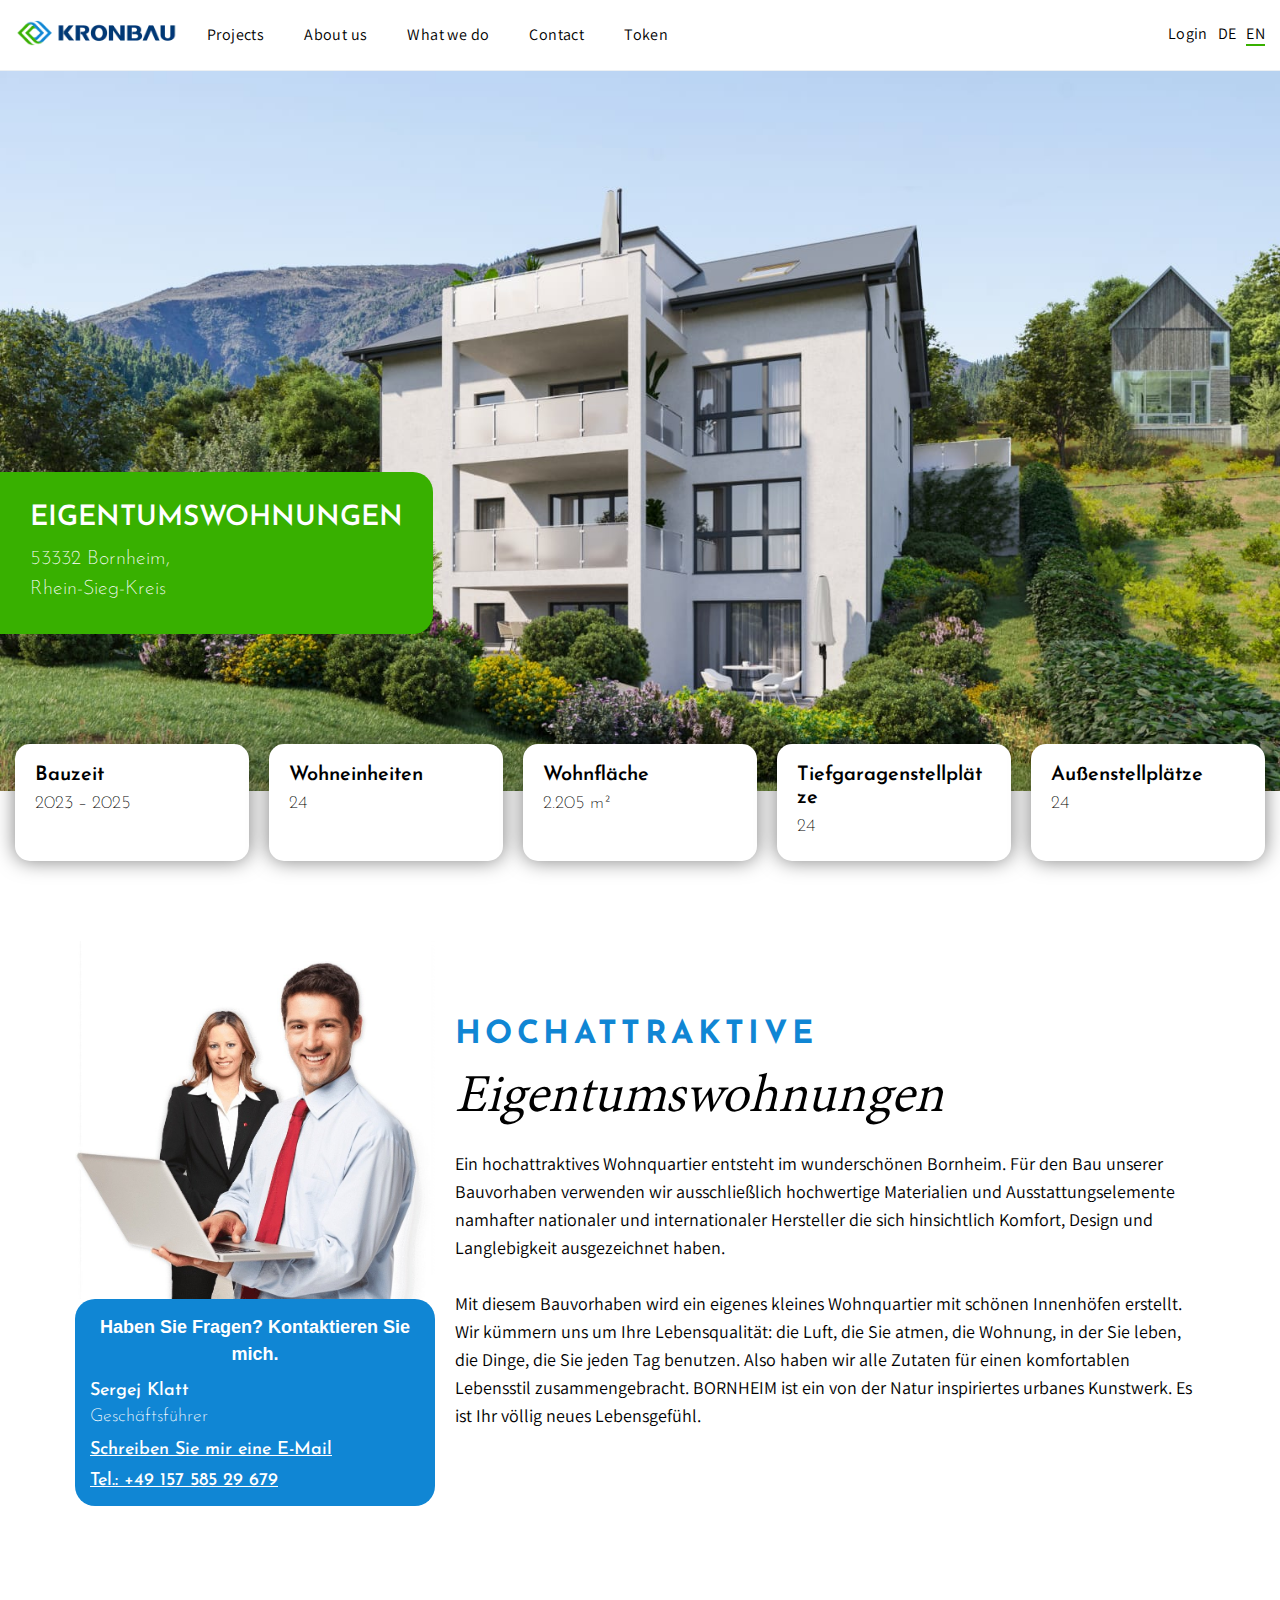
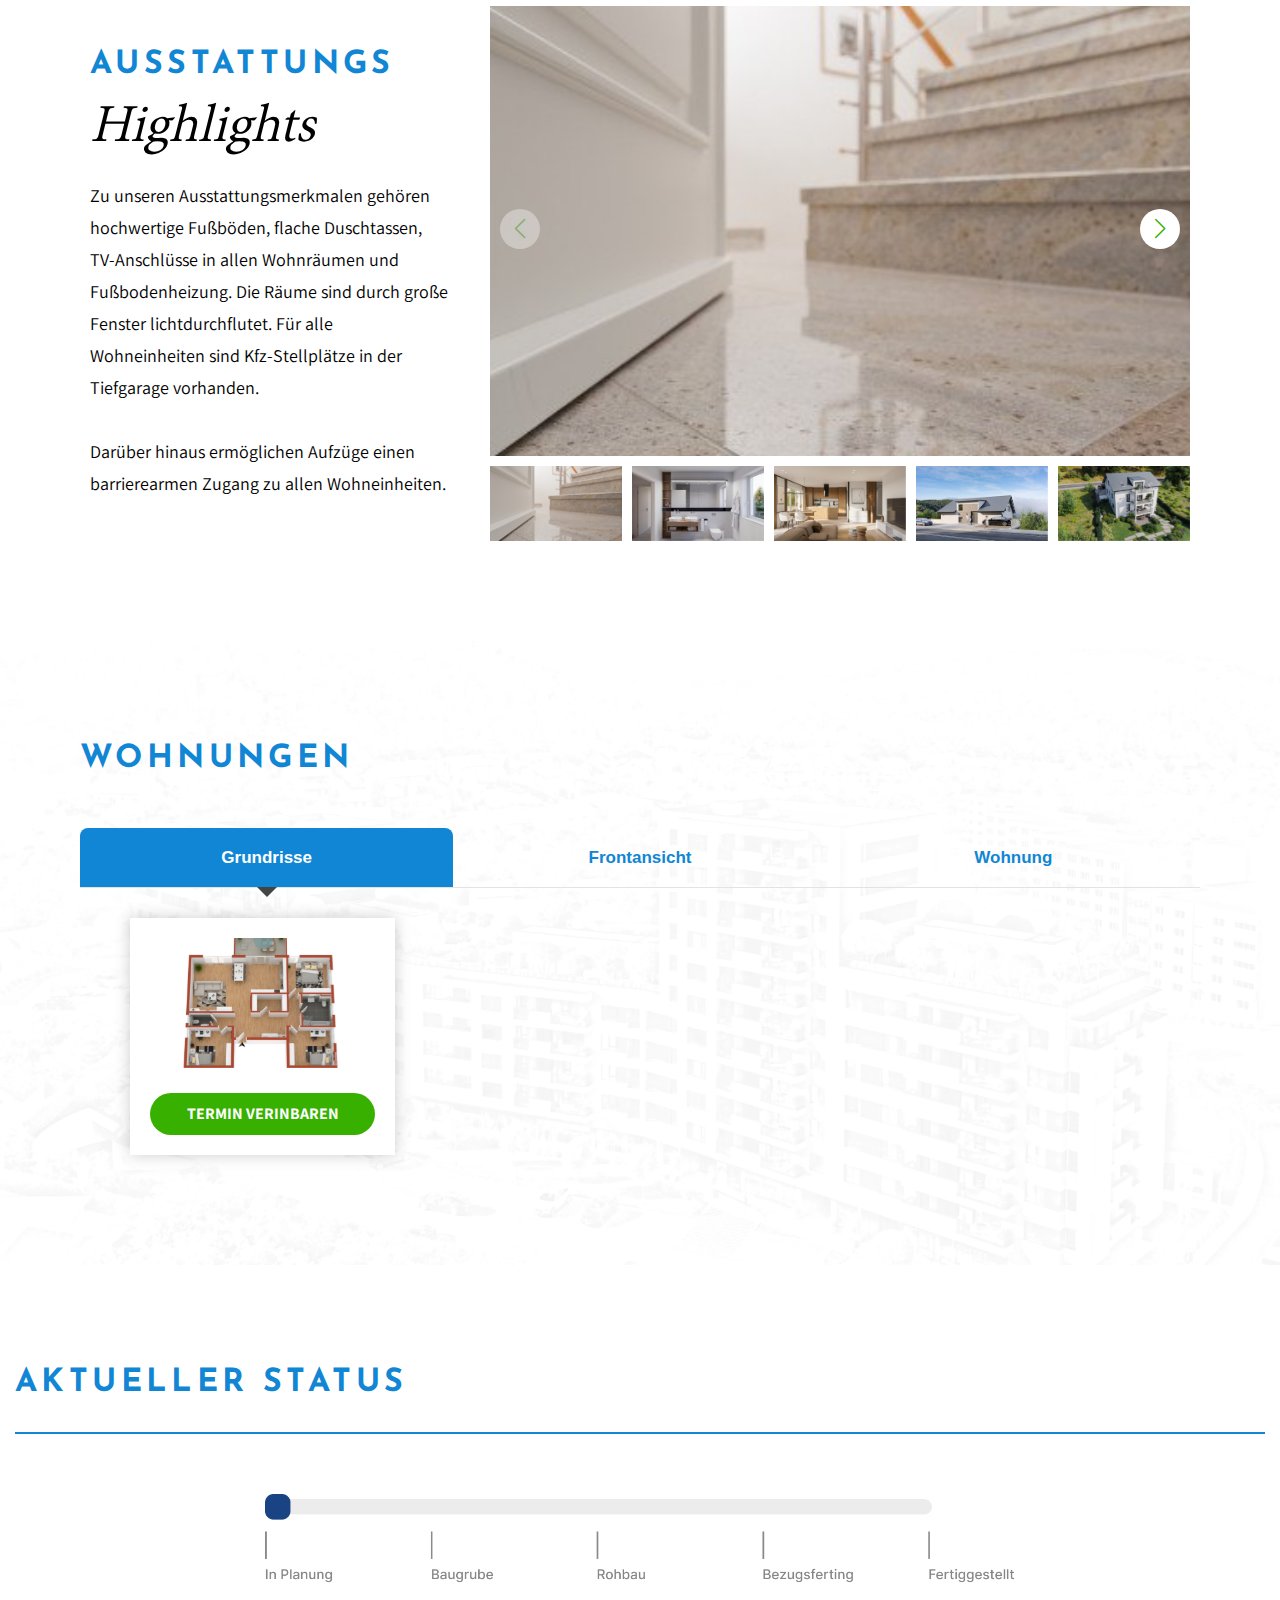
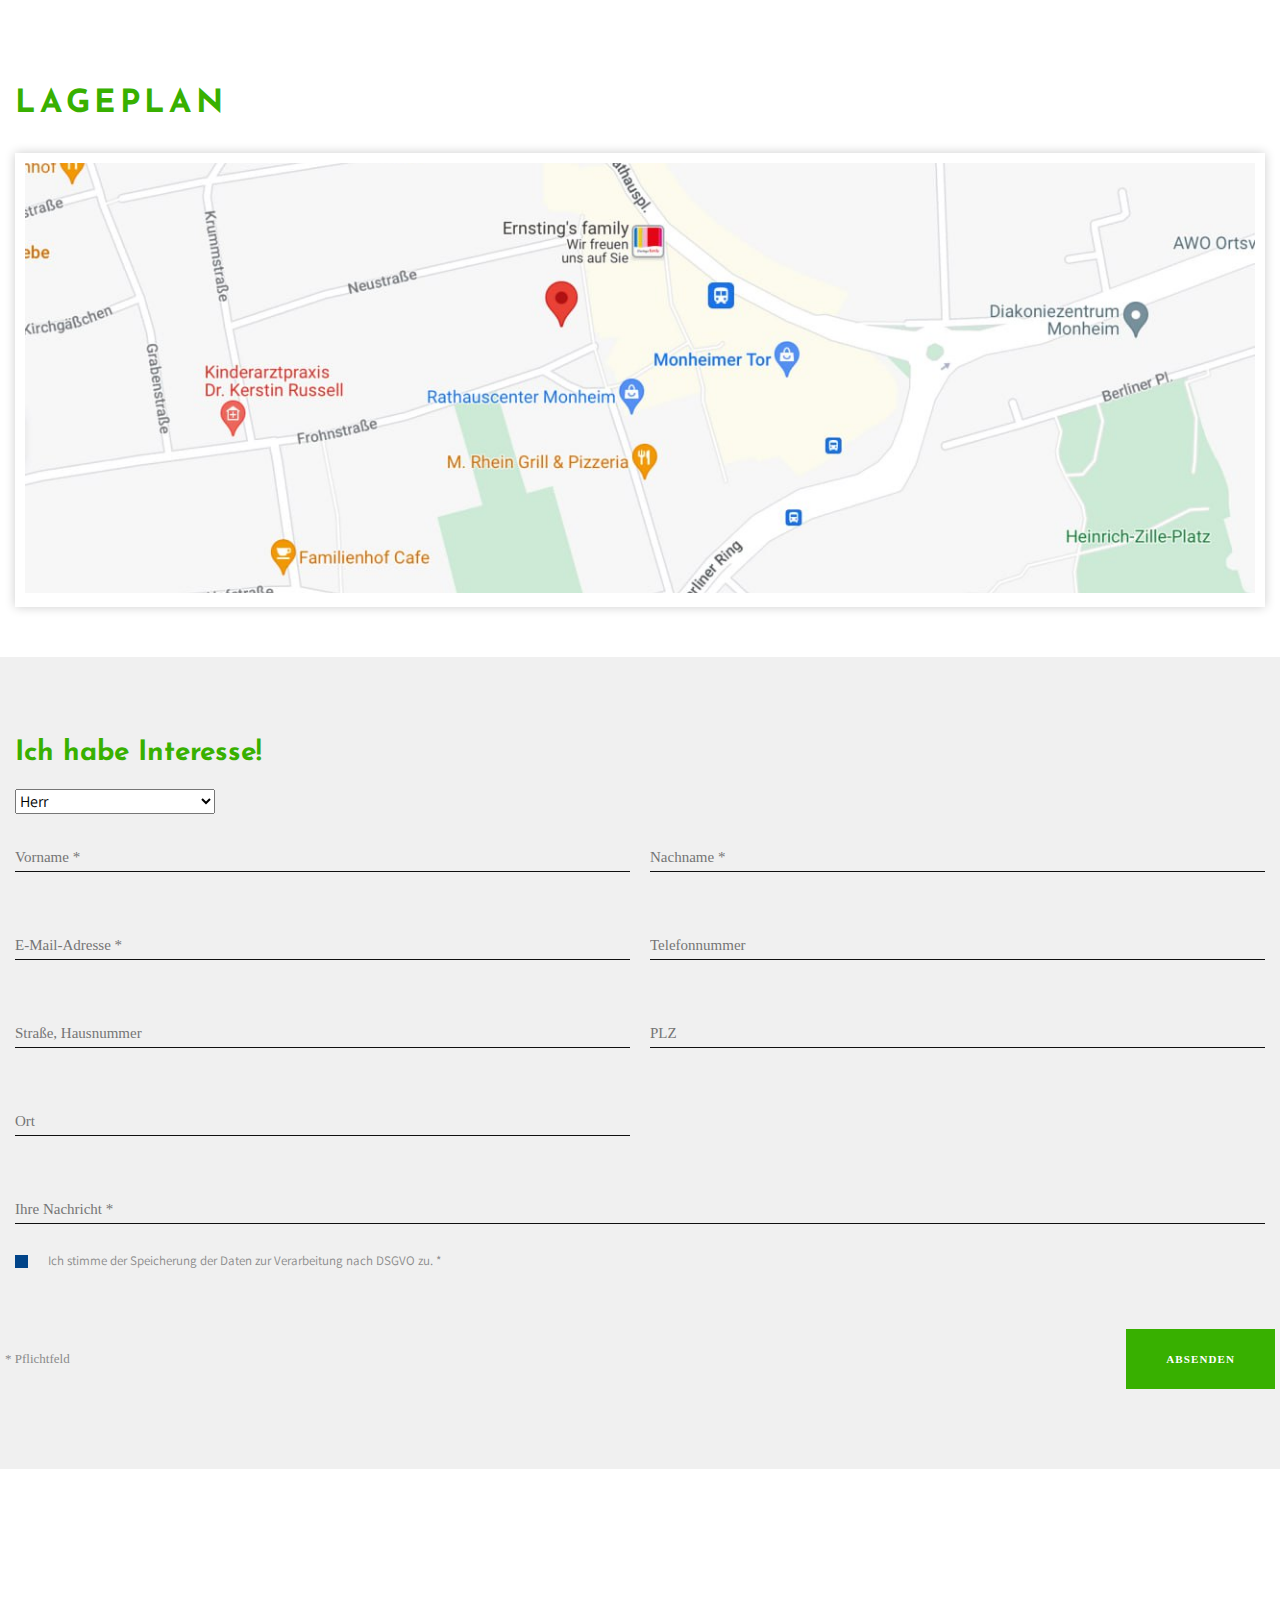
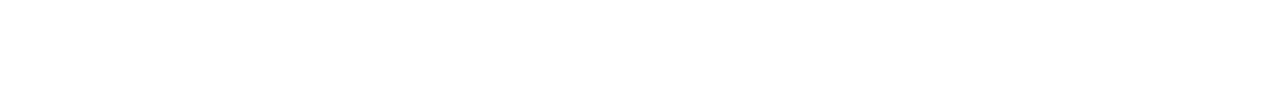
==== commit 853c4481: "fixed" ====
--- a/bornheim.html
+++ b/bornheim.html
@@ -201,46 +201,14 @@
               <div class="item__photo item__photo-swiper swiper">
                 <div class="swiper-wrapper">
                   <div class="swiper-slide">
-                    <img src="img/Bitz-H1-W5-2Z-v.jpg.webp" alt="">
-                  </div>
-                  <div class="swiper-slide">
-                    <img src="img/Bitz-H1-W5-2Z-v.jpg.webp" alt="">
-                  </div>
-                  <div class="swiper-slide">
-                    <img src="img/Bitz-H1-W5-2Z-v.jpg.webp" alt="">
+                    <img src="img/product-photos/Grundrisse.jpg" alt="">
                   </div>
                 </div>
                 <div class="swiper-pagination"></div>
                 <div class="swiper-button-next"></div>
                 <div class="swiper-button-prev"></div>
               </div>
-              <h4>2-ZIMMER (1. OG)</h4>
-              <p>HAUS 1 - W5
-                <br>69,61 M²</p>
               <button class="termin">TERMIN VERINBAREN</button>
-              <div class="popup">
-                <div class="popup__bgd"></div>
-                <div class="popup__content">
-                  <div class="popup__top">
-                    <div class="popup__close">
-                      <img src="img/close-popup.png" alt="">
-                    </div>
-                    <div class="popup__buttons"><a class="termin" href="#">TERMIN VERINBAREN</a><a href="https://immo-pro-invest.com/wp-content/uploads/2021/05/IPI-Expose-Bitzstra%C3%9Fe.pdf" target="_blank">EXPOSE DOWNLOAD</a>
-                    </div>
-                  </div>
-                  <div class="popup__inner">
-                    <div class="popup__sides">
-                      <div class="popup__lft">
-                        <h4>4-ZIMMER WOHNUNG (EG)</h4>
-                        <img src="img/Bitz-H1-W1-4Z-t.jpg.webp" alt="">
-                      </div>
-                      <div class="popup__rht">
-                        <img src="img/Bitz-H1-W5-2Z-v.jpg.webp" alt="">
-                      </div>
-                    </div>
-                  </div>
-                </div>
-              </div>
             </div>
           </div>
           <div class="projects__block">
@@ -248,273 +216,41 @@
               <div class="item__photo item__photo-swiper swiper">
                 <div class="swiper-wrapper">
                   <div class="swiper-slide">
-                    <img src="img/Bitz-H1-W5-2Z-v.jpg.webp" alt="">
-                  </div>
-                  <div class="swiper-slide">
-                    <img src="img/Bitz-H1-W5-2Z-v.jpg.webp" alt="">
-                  </div>
-                  <div class="swiper-slide">
-                    <img src="img/Bitz-H1-W5-2Z-v.jpg.webp" alt="">
+                    <img src="img/product-photos/Frontansicht 1.jpg" alt="">
+                  </div>
+                  <div class="swiper-slide">
+                    <img src="img/product-photos/Frontansicht 2.jpg" alt="">
+                  </div>
+                  <div class="swiper-slide">
+                    <img src="img/product-photos/Frontansicht 3.jpg" alt="">
                   </div>
                 </div>
                 <div class="swiper-pagination"></div>
                 <div class="swiper-button-next"></div>
                 <div class="swiper-button-prev"></div>
               </div>
-              <h4>2-ZIMMER (1. OG)</h4>
-              <p>HAUS 1 - W5
-                <br>69,61 M²</p>
               <button class="termin">TERMIN VERINBAREN</button>
-              <div class="popup">
-                <div class="popup__bgd"></div>
-                <div class="popup__content">
-                  <div class="popup__top">
-                    <div class="popup__close">
-                      <img src="img/close-popup.png" alt="">
-                    </div>
-                    <div class="popup__buttons"><a class="termin" href="#">TERMIN VERINBAREN</a><a href="https://immo-pro-invest.com/wp-content/uploads/2021/05/IPI-Expose-Bitzstra%C3%9Fe.pdf" target="_blank">EXPOSE DOWNLOAD</a>
-                    </div>
-                  </div>
-                  <div class="popup__inner">
-                    <div class="popup__sides">
-                      <div class="popup__lft">
-                        <h4>4-ZIMMER WOHNUNG (EG)</h4>
-                        <img src="img/Bitz-H1-W1-4Z-t.jpg.webp" alt="">
-                      </div>
-                      <div class="popup__rht">
-                        <img src="img/Bitz-H1-W5-2Z-v.jpg.webp" alt="">
-                      </div>
-                    </div>
-                  </div>
-                </div>
-              </div>
-            </div>
+            </div>
+          </div>
+          <div class="projects__block">
             <div class="projects__item">
               <div class="item__photo item__photo-swiper swiper">
                 <div class="swiper-wrapper">
                   <div class="swiper-slide">
-                    <img src="img/Bitz-H1-W5-2Z-v.jpg.webp" alt="">
-                  </div>
-                  <div class="swiper-slide">
-                    <img src="img/Bitz-H1-W5-2Z-v.jpg.webp" alt="">
-                  </div>
-                  <div class="swiper-slide">
-                    <img src="img/Bitz-H1-W5-2Z-v.jpg.webp" alt="">
+                    <img src="img/product-photos/Wohnung 1.jpg" alt="">
+                  </div>
+                  <div class="swiper-slide">
+                    <img src="img/product-photos/Wohnung 2.jpg" alt="">
+                  </div>
+                  <div class="swiper-slide">
+                    <img src="img/product-photos/Wohnung 3.jpg" alt="">
                   </div>
                 </div>
                 <div class="swiper-pagination"></div>
                 <div class="swiper-button-next"></div>
                 <div class="swiper-button-prev"></div>
               </div>
-              <h4>2-ZIMMER (1. OG)</h4>
-              <p>HAUS 1 - W5
-                <br>69,61 M²</p>
               <button class="termin">TERMIN VERINBAREN</button>
-              <div class="popup">
-                <div class="popup__bgd"></div>
-                <div class="popup__content">
-                  <div class="popup__top">
-                    <div class="popup__close">
-                      <img src="img/close-popup.png" alt="">
-                    </div>
-                    <div class="popup__buttons"><a class="termin" href="#">TERMIN VERINBAREN</a><a href="https://immo-pro-invest.com/wp-content/uploads/2021/05/IPI-Expose-Bitzstra%C3%9Fe.pdf" target="_blank">EXPOSE DOWNLOAD</a>
-                    </div>
-                  </div>
-                  <div class="popup__inner">
-                    <div class="popup__sides">
-                      <div class="popup__lft">
-                        <h4>4-ZIMMER WOHNUNG (EG)</h4>
-                        <img src="img/Bitz-H1-W1-4Z-t.jpg.webp" alt="">
-                      </div>
-                      <div class="popup__rht">
-                        <img src="img/Bitz-H1-W5-2Z-v.jpg.webp" alt="">
-                      </div>
-                    </div>
-                  </div>
-                </div>
-              </div>
-            </div>
-            <div class="projects__item">
-              <div class="item__photo item__photo-swiper swiper">
-                <div class="swiper-wrapper">
-                  <div class="swiper-slide">
-                    <img src="img/Bitz-H1-W5-2Z-v.jpg.webp" alt="">
-                  </div>
-                  <div class="swiper-slide">
-                    <img src="img/Bitz-H1-W5-2Z-v.jpg.webp" alt="">
-                  </div>
-                  <div class="swiper-slide">
-                    <img src="img/Bitz-H1-W5-2Z-v.jpg.webp" alt="">
-                  </div>
-                </div>
-                <div class="swiper-pagination"></div>
-                <div class="swiper-button-next"></div>
-                <div class="swiper-button-prev"></div>
-              </div>
-              <h4>2-ZIMMER (1. OG)</h4>
-              <p>HAUS 1 - W5
-                <br>69,61 M²</p>
-              <button class="termin">TERMIN VERINBAREN</button>
-              <div class="popup">
-                <div class="popup__bgd"></div>
-                <div class="popup__content">
-                  <div class="popup__top">
-                    <div class="popup__close">
-                      <img src="img/close-popup.png" alt="">
-                    </div>
-                    <div class="popup__buttons"><a class="termin" href="#">TERMIN VERINBAREN</a><a href="https://immo-pro-invest.com/wp-content/uploads/2021/05/IPI-Expose-Bitzstra%C3%9Fe.pdf" target="_blank">EXPOSE DOWNLOAD</a>
-                    </div>
-                  </div>
-                  <div class="popup__inner">
-                    <div class="popup__sides">
-                      <div class="popup__lft">
-                        <h4>4-ZIMMER WOHNUNG (EG)</h4>
-                        <img src="img/Bitz-H1-W1-4Z-t.jpg.webp" alt="">
-                      </div>
-                      <div class="popup__rht">
-                        <img src="img/Bitz-H1-W5-2Z-v.jpg.webp" alt="">
-                      </div>
-                    </div>
-                  </div>
-                </div>
-              </div>
-            </div>
-          </div>
-          <div class="projects__block">
-            <div class="projects__item">
-              <div class="item__photo item__photo-swiper swiper">
-                <div class="swiper-wrapper">
-                  <div class="swiper-slide">
-                    <img src="img/Bitz-H1-W5-2Z-v.jpg.webp" alt="">
-                  </div>
-                  <div class="swiper-slide">
-                    <img src="img/Bitz-H1-W5-2Z-v.jpg.webp" alt="">
-                  </div>
-                  <div class="swiper-slide">
-                    <img src="img/Bitz-H1-W5-2Z-v.jpg.webp" alt="">
-                  </div>
-                </div>
-                <div class="swiper-pagination"></div>
-                <div class="swiper-button-next"></div>
-                <div class="swiper-button-prev"></div>
-              </div>
-              <h4>2-ZIMMER (1. OG)</h4>
-              <p>HAUS 1 - W5
-                <br>69,61 M²</p>
-              <button class="termin">TERMIN VERINBAREN</button>
-              <div class="popup">
-                <div class="popup__bgd"></div>
-                <div class="popup__content">
-                  <div class="popup__top">
-                    <div class="popup__close">
-                      <img src="img/close-popup.png" alt="">
-                    </div>
-                    <div class="popup__buttons"><a class="termin" href="#">TERMIN VERINBAREN</a><a href="https://immo-pro-invest.com/wp-content/uploads/2021/05/IPI-Expose-Bitzstra%C3%9Fe.pdf" target="_blank">EXPOSE DOWNLOAD</a>
-                    </div>
-                  </div>
-                  <div class="popup__inner">
-                    <div class="popup__sides">
-                      <div class="popup__lft">
-                        <h4>4-ZIMMER WOHNUNG (EG)</h4>
-                        <img src="img/Bitz-H1-W1-4Z-t.jpg.webp" alt="">
-                      </div>
-                      <div class="popup__rht">
-                        <img src="img/Bitz-H1-W5-2Z-v.jpg.webp" alt="">
-                      </div>
-                    </div>
-                  </div>
-                </div>
-              </div>
-            </div>
-            <div class="projects__item">
-              <div class="item__photo item__photo-swiper swiper">
-                <div class="swiper-wrapper">
-                  <div class="swiper-slide">
-                    <img src="img/Bitz-H1-W5-2Z-v.jpg.webp" alt="">
-                  </div>
-                  <div class="swiper-slide">
-                    <img src="img/Bitz-H1-W5-2Z-v.jpg.webp" alt="">
-                  </div>
-                  <div class="swiper-slide">
-                    <img src="img/Bitz-H1-W5-2Z-v.jpg.webp" alt="">
-                  </div>
-                </div>
-                <div class="swiper-pagination"></div>
-                <div class="swiper-button-next"></div>
-                <div class="swiper-button-prev"></div>
-              </div>
-              <h4>2-ZIMMER (1. OG)</h4>
-              <p>HAUS 1 - W5
-                <br>69,61 M²</p>
-              <button class="termin">TERMIN VERINBAREN</button>
-              <div class="popup">
-                <div class="popup__bgd"></div>
-                <div class="popup__content">
-                  <div class="popup__top">
-                    <div class="popup__close">
-                      <img src="img/close-popup.png" alt="">
-                    </div>
-                    <div class="popup__buttons"><a class="termin" href="#">TERMIN VERINBAREN</a><a href="https://immo-pro-invest.com/wp-content/uploads/2021/05/IPI-Expose-Bitzstra%C3%9Fe.pdf" target="_blank">EXPOSE DOWNLOAD</a>
-                    </div>
-                  </div>
-                  <div class="popup__inner">
-                    <div class="popup__sides">
-                      <div class="popup__lft">
-                        <h4>4-ZIMMER WOHNUNG (EG)</h4>
-                        <img src="img/Bitz-H1-W1-4Z-t.jpg.webp" alt="">
-                      </div>
-                      <div class="popup__rht">
-                        <img src="img/Bitz-H1-W5-2Z-v.jpg.webp" alt="">
-                      </div>
-                    </div>
-                  </div>
-                </div>
-              </div>
-            </div>
-            <div class="projects__item">
-              <div class="item__photo item__photo-swiper swiper">
-                <div class="swiper-wrapper">
-                  <div class="swiper-slide">
-                    <img src="img/Bitz-H1-W5-2Z-v.jpg.webp" alt="">
-                  </div>
-                  <div class="swiper-slide">
-                    <img src="img/Bitz-H1-W5-2Z-v.jpg.webp" alt="">
-                  </div>
-                  <div class="swiper-slide">
-                    <img src="img/Bitz-H1-W5-2Z-v.jpg.webp" alt="">
-                  </div>
-                </div>
-                <div class="swiper-pagination"></div>
-                <div class="swiper-button-next"></div>
-                <div class="swiper-button-prev"></div>
-              </div>
-              <h4>2-ZIMMER (1. OG)</h4>
-              <p>HAUS 1 - W5
-                <br>69,61 M²</p>
-              <button class="termin">TERMIN VERINBAREN</button>
-              <div class="popup">
-                <div class="popup__bgd"></div>
-                <div class="popup__content">
-                  <div class="popup__top">
-                    <div class="popup__close">
-                      <img src="img/close-popup.png" alt="">
-                    </div>
-                    <div class="popup__buttons"><a class="termin" href="#">TERMIN VERINBAREN</a><a href="https://immo-pro-invest.com/wp-content/uploads/2021/05/IPI-Expose-Bitzstra%C3%9Fe.pdf" target="_blank">EXPOSE DOWNLOAD</a>
-                    </div>
-                  </div>
-                  <div class="popup__inner">
-                    <div class="popup__sides">
-                      <div class="popup__lft">
-                        <h4>4-ZIMMER WOHNUNG (EG)</h4>
-                        <img src="img/Bitz-H1-W1-4Z-t.jpg.webp" alt="">
-                      </div>
-                      <div class="popup__rht">
-                        <img src="img/Bitz-H1-W5-2Z-v.jpg.webp" alt="">
-                      </div>
-                    </div>
-                  </div>
-                </div>
-              </div>
             </div>
           </div>
         </div>
--- a/css/style.css
+++ b/css/style.css
@@ -1804,7 +1804,7 @@
   object-fit: cover
 }
 .products-page .projects .swiper-slide {
-  height: auto
+  height: 8.125rem
 }
 .products-page .projects .swiper-button-next:after,
 .products-page .projects .swiper-button-prev:after {
@@ -1861,7 +1861,7 @@
 }
 .products-page .projects__tabs button {
   border-bottom: 0.0625rem solid #e3e3e3;
-  color: #38b000;
+  color: #1086d4;
   font-family: Muli,Sans-serif;
   font-size: 1.0625rem;
   font-weight: 600;
@@ -1874,7 +1874,7 @@
   background: #e3e3e3
 }
 .products-page .projects__tabs .li_active button {
-  background: #38b000;
+  background: #1086d4;
   color: #fff
 }
 .products-page .projects__tabs .li_active button:after {
@@ -1893,13 +1893,13 @@
   border-bottom: 0
 }
 .products-page .projects .termin {
-  background-color: #e62154;
+  background-color: #38b000;
   border-radius: 2.125rem;
   padding: 0.75rem 1.5rem;
   color: #fff;
   width: 100%;
   font-weight: 700;
-  margin-top: 1.25rem
+  margin-top: 0.625rem
 }
 .products-page .projects__block {
   display: none;
@@ -1907,6 +1907,22 @@
   -webkit-transition: all .9s ease;
   -o-transition: all .9s ease;
   transition: all .9s ease
+}
+.products-page .projects__block:nth-child(1) .projects__item {
+  margin-left: 3.75rem
+}
+.products-page .projects__block:nth-child(2) {
+  -webkit-box-pack: center;
+  -ms-flex-pack: center;
+  justify-content: center
+}
+.products-page .projects__block:nth-child(3) {
+  -webkit-box-pack: end;
+  -ms-flex-pack: end;
+  justify-content: flex-end
+}
+.products-page .projects__block:nth-child(3) .projects__item {
+  margin-right: 3.75rem
 }
 .products-page .projects__block_active {
   display: -webkit-box;
@@ -2635,6 +2651,15 @@
   * {
     font-size: 70%
   }
+  .products-page .projects__tabs .li_active button:after {
+    bottom: -7px
+  }
+  .products-page .projects__block:nth-child(1) .projects__item {
+    margin-left: 0.9375rem
+  }
+  .products-page .projects__block:nth-child(3) .projects__item {
+    margin-right: 0.9375rem
+  }
   .products-page .person {
     margin: 1.875rem 0
   }
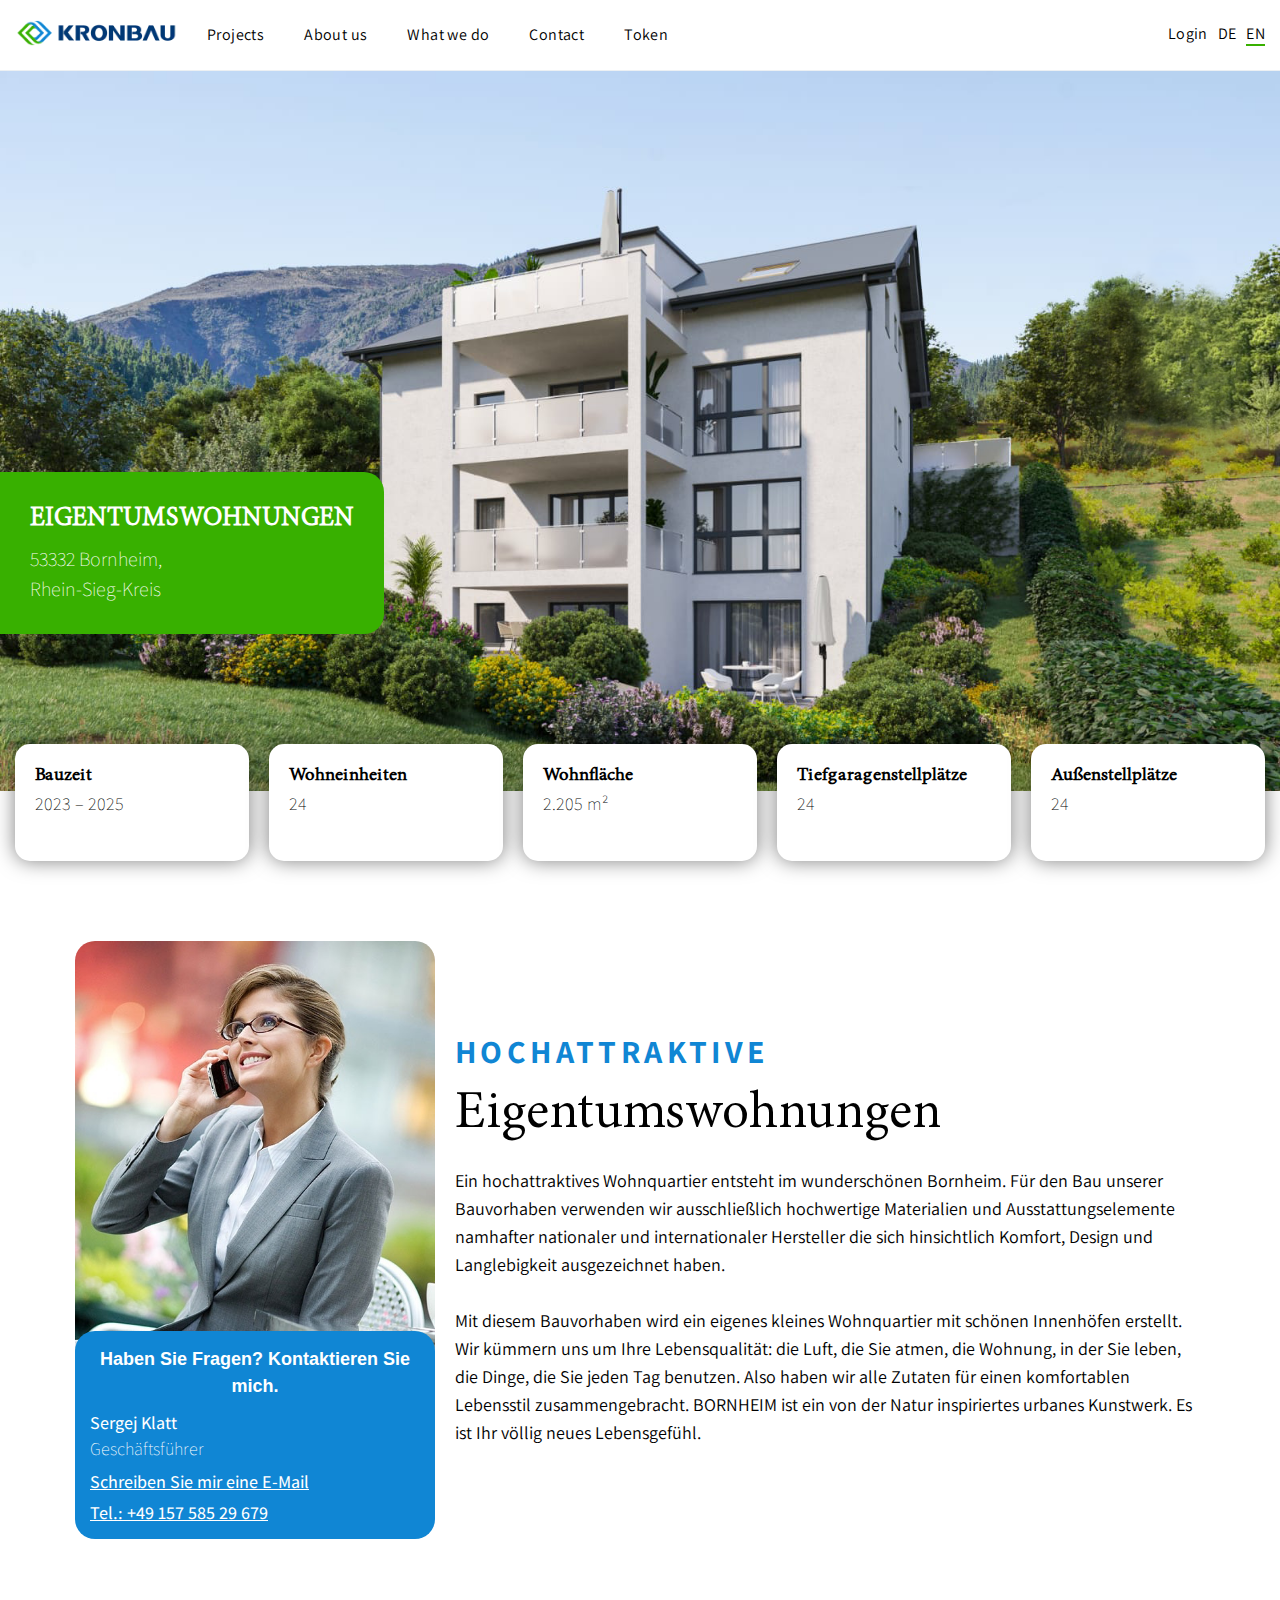
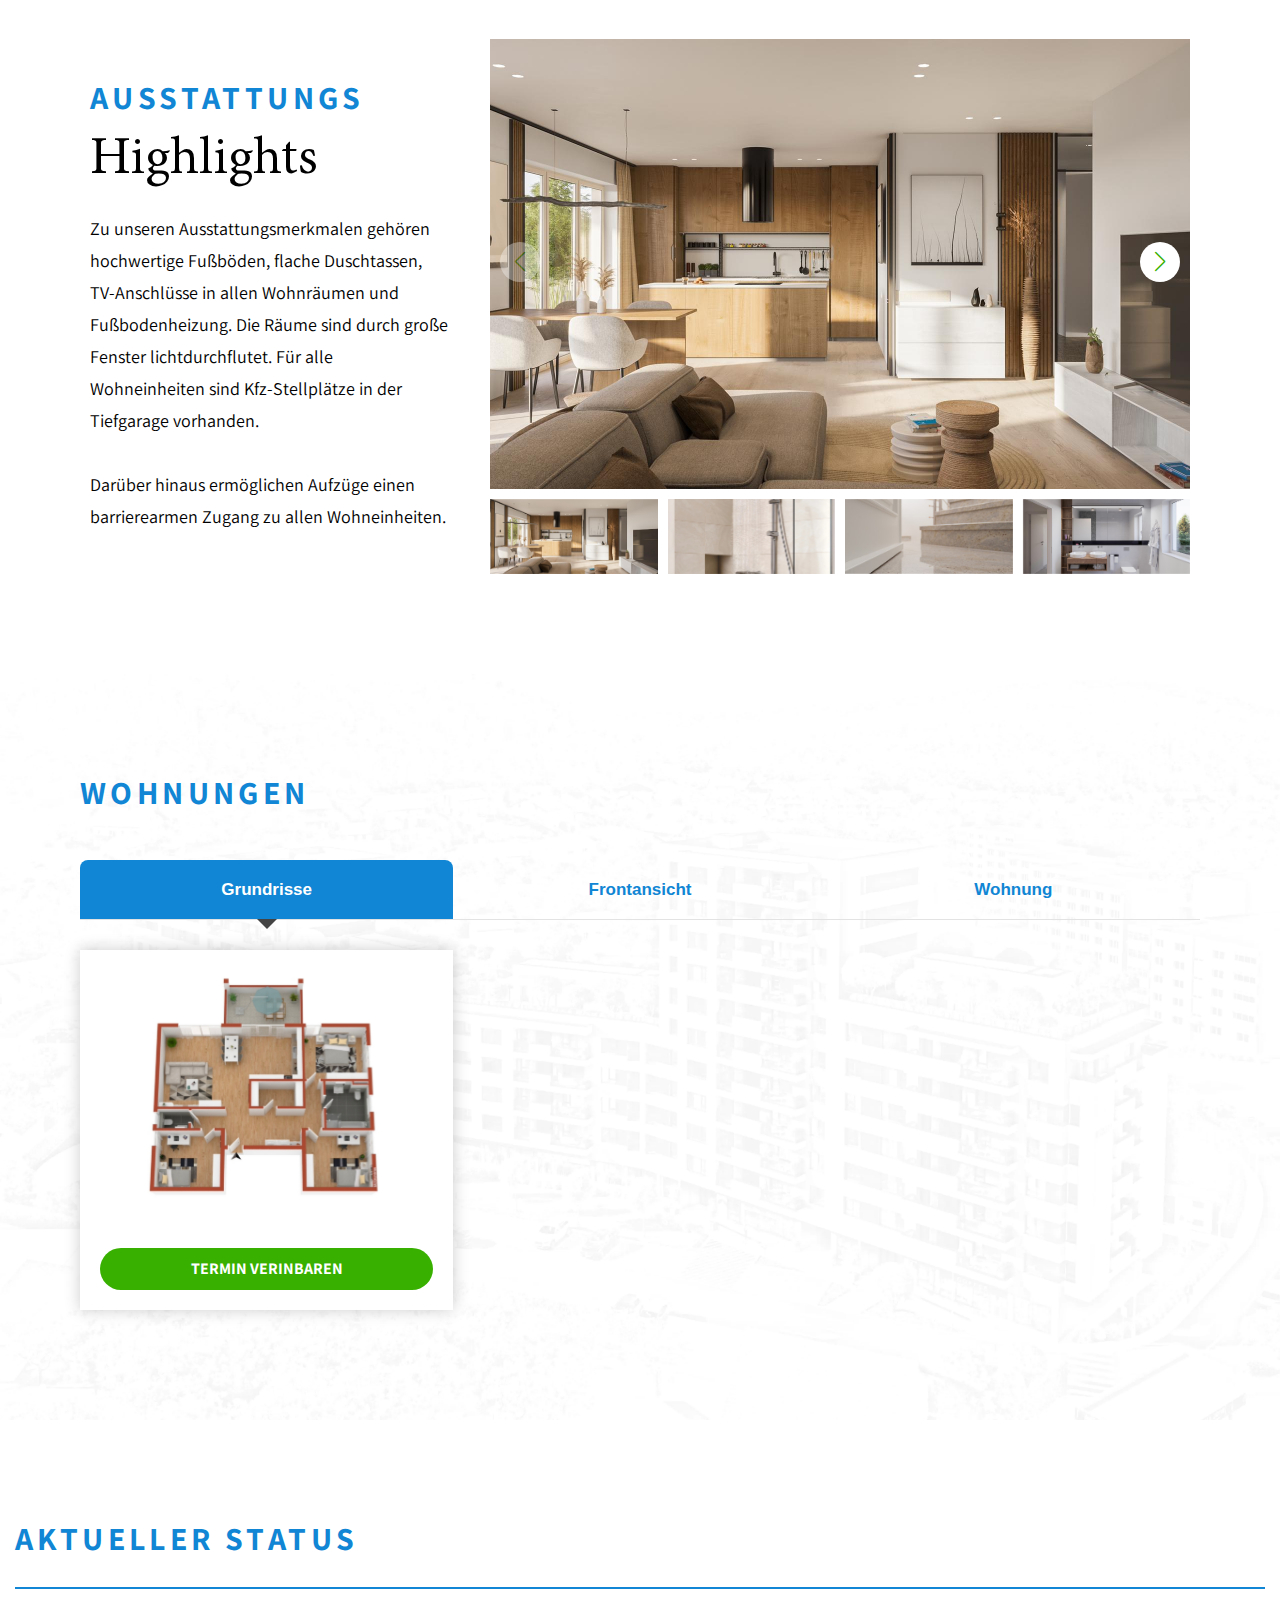
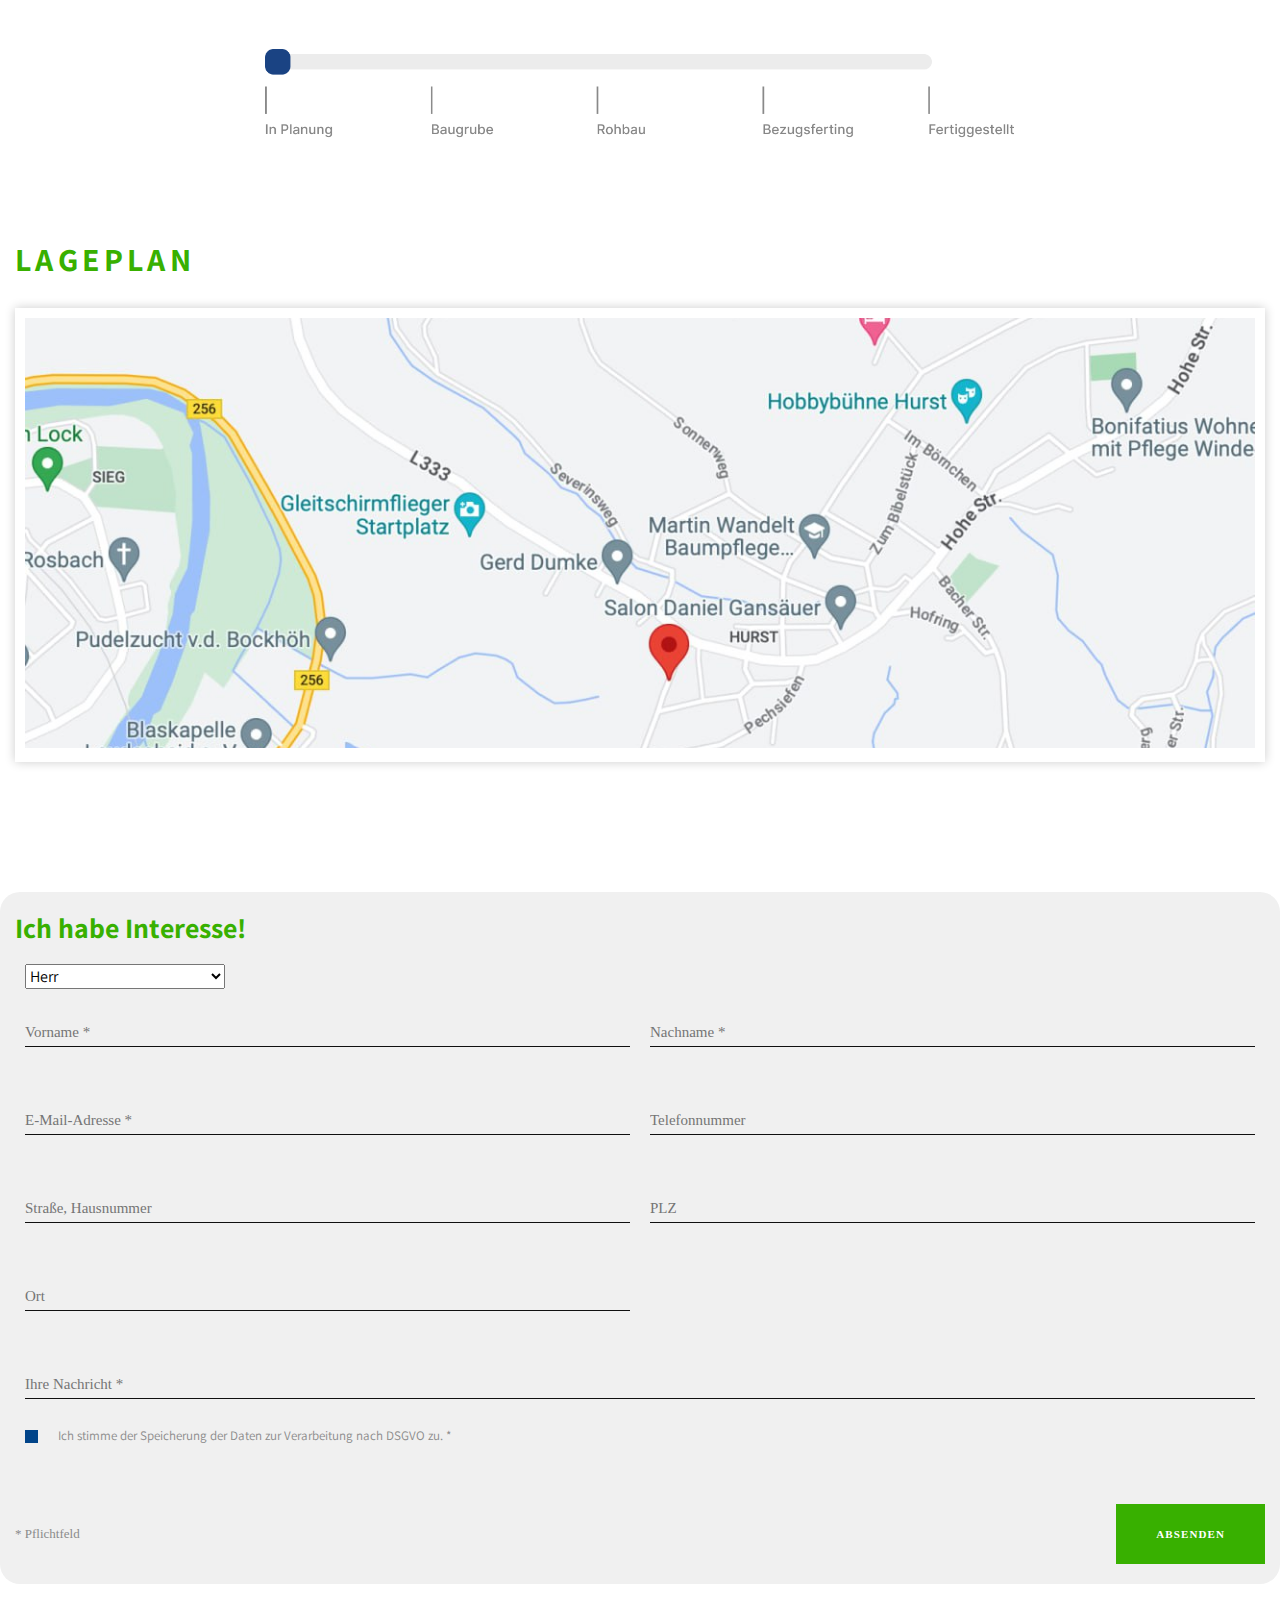
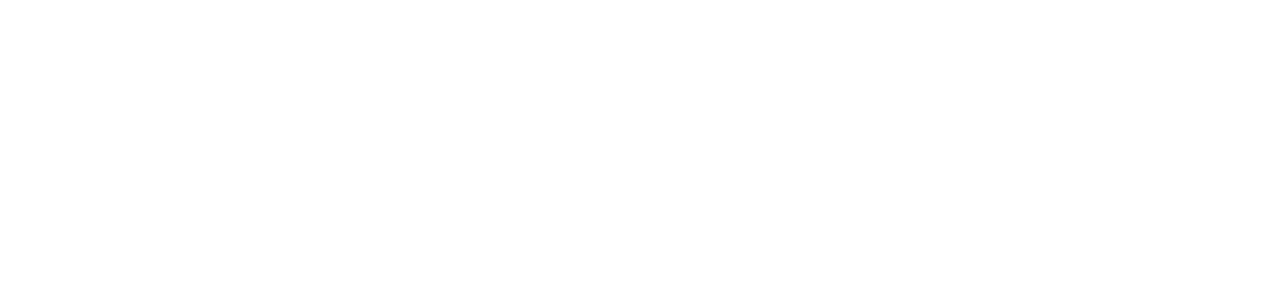
==== commit ef90be33: "last fixed" ====
--- a/bornheim.html
+++ b/bornheim.html
@@ -102,7 +102,7 @@
       <div class="wrapper">
         <div class="person__sides">
           <div class="person__lft">
-            <img src="img/sergejklatt.jpg" alt="">
+            <img src="img/girl.jpg" alt="">
             <div class="lft__block">
               <h3>Haben Sie Fragen? Kontaktieren Sie mich.</h3><b>Sergej Klatt</b><span>Geschäftsführer</span><a href="mailto:info@kronnbau.de">Schreiben Sie mir eine E-Mail</a><a href="#">Tel.: +49 157 585 29 679</a>
             </div>
@@ -134,22 +134,16 @@
             <div class="text-and-slider__slider swiper">
               <div class="swiper-wrapper">
                 <div class="swiper-slide">
-                  <img src="img/photo/photo-1.jpg" alt="">
-                </div>
-                <div class="swiper-slide">
-                  <img src="img/photo/photo-2.jpg" alt="">
-                </div>
-                <div class="swiper-slide">
-                  <img src="img/photo/photo-3.jpg" alt="">
-                </div>
-                <div class="swiper-slide">
-                  <img src="img/photo/photo-4.jpg" alt="">
-                </div>
-                <div class="swiper-slide">
-                  <img src="img/photo/photo-5.jpg" alt="">
-                </div>
-                <div class="swiper-slide">
-                  <img src="img/photo/photo-6.jpg" alt="">
+                  <img src="img/photo/8.jpg" alt="">
+                </div>
+                <div class="swiper-slide">
+                  <img src="img/photo/5.jpg" alt="">
+                </div>
+                <div class="swiper-slide">
+                  <img src="img/photo/6.jpeg" alt="">
+                </div>
+                <div class="swiper-slide">
+                  <img src="img/photo/7.jpg" alt="">
                 </div>
               </div>
               <div class="swiper-button-next"></div>
@@ -158,22 +152,16 @@
             <div class="text-and-slider__nav swiper">
               <div class="swiper-wrapper">
                 <div class="swiper-slide">
-                  <img src="img/photo/photo-1.jpg" alt="">
-                </div>
-                <div class="swiper-slide">
-                  <img src="img/photo/photo-2.jpg" alt="">
-                </div>
-                <div class="swiper-slide">
-                  <img src="img/photo/photo-3.jpg" alt="">
-                </div>
-                <div class="swiper-slide">
-                  <img src="img/photo/photo-4.jpg" alt="">
-                </div>
-                <div class="swiper-slide">
-                  <img src="img/photo/photo-5.jpg" alt="">
-                </div>
-                <div class="swiper-slide">
-                  <img src="img/photo/photo-6.jpg" alt="">
+                  <img src="img/photo/8.jpg" alt="">
+                </div>
+                <div class="swiper-slide">
+                  <img src="img/photo/5.jpg" alt="">
+                </div>
+                <div class="swiper-slide">
+                  <img src="img/photo/6.jpeg" alt="">
+                </div>
+                <div class="swiper-slide">
+                  <img src="img/photo/7.jpg" alt="">
                 </div>
               </div>
             </div>
@@ -267,7 +255,7 @@
       <div class="wrapper">
         <h2>LAGEPLAN</h2>
         <div class="iframe">
-          <img src="img/map-new.jpg" alt="" width="100%" height="430px">
+          <img src="img/map.jpg" alt="" width="100%" height="430px">
         </div>
       </div>
     </section>
@@ -321,11 +309,8 @@
             </label>
             <label class="w-50"><span>Wohnobjekt *</span>
               <select>
-                <option value="Bad Dürrheim - Bitzstraße">Bad Dürrheim - Bitzstraße</option>
-                <option value="Bad Dürrheim - Waldstraße">Bad Dürrheim - Waldstraße</option>
-                <option value="Donaueschingen">Donaueschingen</option>
-                <option value="Offenburg">Offenburg</option>
-                <option value="VS-Villingen - Am Bickeberg 3">VS-Villingen - Am Bickeberg 3</option>
+                <option value="Bornheim">Bornheim</option>
+                <option value="Windeck">Windeck</option>
               </select>
             </label>
             <label class="w-50"><span>Anzahl der Zimme</span>
--- a/css/style.css
+++ b/css/style.css
@@ -65,7 +65,6 @@
 optgroup,
 select,
 textarea {
-  font-family: inherit;
   font-size: 100%;
   line-height: 1.15;
   margin: 0
@@ -1465,7 +1464,7 @@
   max-width: 70rem
 }
 .info-page h1 {
-  font-family: "Josefin Sans",Sans-serif;
+  font-family: "Adobe Gurmukhi";
   font-size: 2.625rem;
   font-weight: 600;
   color: #003577;
@@ -1473,7 +1472,7 @@
 }
 .info-page h2 {
   color: #003577;
-  font-family: "Josefin Sans";
+  font-family: "Adobe Gurmukhi";
   font-size: 1.5rem;
   margin-bottom: 1.25rem
 }
@@ -1489,7 +1488,6 @@
 .info-page li p {
   color: #54595f;
   font-size: 1.25rem;
-  font-family: "Josefin Sans";
   font-weight: 300;
   line-height: 1.875rem
 }
@@ -1515,14 +1513,13 @@
 }
 .products-page .progress h2 {
   color: #1086d4;
-  font-family: "Josefin Sans",Sans-serif;
   font-size: 2rem;
   font-weight: 700;
   letter-spacing: 4.4px;
   margin-bottom: 1.25rem
 }
 .products-page .banner {
-  background: url(../img/banner-photo-2.jpeg) no-repeat;
+  background: url(../img/banner-photo-2.png) no-repeat;
   background-size: cover;
   height: 45rem;
   display: -webkit-box;
@@ -1559,13 +1556,12 @@
   border-radius: 0.9375rem
 }
 .products-page .banner__item h3 {
-  font-family: "Josefin Sans",Sans-serif;
+  font-family: "Adobe Gurmukhi";
   font-size: 1.25rem;
   font-weight: 600;
   margin-bottom: 0.4375rem
 }
 .products-page .banner__item p {
-  font-family: "Josefin Sans",Sans-serif;
   font-size: 1.125rem;
   font-weight: 200
 }
@@ -1577,7 +1573,7 @@
 }
 .products-page .banner__block h2 {
   color: #fff;
-  font-family: "Josefin Sans",Sans-serif;
+  font-family: "Adobe Gurmukhi";
   font-size: 1.75rem;
   font-weight: 600;
   margin-bottom: 0.625rem
@@ -1586,7 +1582,6 @@
   font-size: 1.25rem;
   color: #fff;
   font-weight: 200;
-  font-family: "Josefin Sans",Sans-serif;
   line-height: 1.875rem
 }
 .products-page .banner__block:first-child {
@@ -1628,7 +1623,6 @@
 }
 .products-page .person__rht h2 {
   color: #1086d4;
-  font-family: "Josefin Sans",Sans-serif;
   font-size: 2rem;
   font-weight: 700;
   letter-spacing: 4.4px;
@@ -1639,7 +1633,6 @@
   font-family: "Adobe Gurmukhi",Sans-serif;
   font-size: 3.625rem;
   font-weight: 200;
-  font-style: italic;
   margin-bottom: 1.25rem
 }
 .products-page .person__rht p {
@@ -1655,7 +1648,9 @@
 .products-page .person__lft .lft__block {
   background: #1086d4;
   padding: 0.9375rem;
-  border-radius: 1.25rem
+  border-radius: 1.25rem;
+  position: relative;
+  margin-top: -150px
 }
 .products-page .person__lft h3 {
   color: #fff;
@@ -1669,7 +1664,6 @@
 .products-page .person__lft b,
 .products-page .person__lft span {
   color: #fff;
-  font-family: "Josefin Sans",Sans-serif;
   font-size: 1.125rem;
   font-weight: 500;
   display: block;
@@ -1680,7 +1674,6 @@
 }
 .products-page .person__lft a {
   color: #fff;
-  font-family: "Josefin Sans",Sans-serif;
   font-size: 1.125rem;
   font-weight: 500;
   display: block;
@@ -1689,7 +1682,8 @@
 }
 .products-page .person__lft img {
   width: 100%;
-  display: block
+  display: block;
+  border-radius: 1.25rem
 }
 .products-page .text-and-slider {
   margin-bottom: 6.25rem
@@ -1766,7 +1760,6 @@
 }
 .products-page .text-and-slider h2 {
   color: #1086d4;
-  font-family: "Josefin Sans",Sans-serif;
   font-size: 2rem;
   font-weight: 700;
   letter-spacing: 4.4px;
@@ -1777,7 +1770,6 @@
   font-family: "Adobe Gurmukhi",Sans-serif;
   font-size: 3.625rem;
   font-weight: 200;
-  font-style: italic;
   margin-bottom: 1.25rem
 }
 .products-page .text-and-slider p {
@@ -1802,9 +1794,6 @@
   height: 100%;
   -o-object-fit: cover;
   object-fit: cover
-}
-.products-page .projects .swiper-slide {
-  height: 8.125rem
 }
 .products-page .projects .swiper-button-next:after,
 .products-page .projects .swiper-button-prev:after {
@@ -1830,7 +1819,6 @@
 }
 .products-page .projects h2 {
   color: #1086d4;
-  font-family: "Josefin Sans",Sans-serif;
   font-size: 2rem;
   font-weight: 700;
   letter-spacing: 4.4px;
@@ -1841,7 +1829,6 @@
   font-family: "Adobe Gurmukhi",Sans-serif;
   font-size: 3.625rem;
   font-weight: 200;
-  font-style: italic;
   margin-bottom: 1.25rem
 }
 .products-page .projects__tabs {
@@ -1908,9 +1895,6 @@
   -o-transition: all .9s ease;
   transition: all .9s ease
 }
-.products-page .projects__block:nth-child(1) .projects__item {
-  margin-left: 3.75rem
-}
 .products-page .projects__block:nth-child(2) {
   -webkit-box-pack: center;
   -ms-flex-pack: center;
@@ -1921,14 +1905,10 @@
   -ms-flex-pack: end;
   justify-content: flex-end
 }
-.products-page .projects__block:nth-child(3) .projects__item {
-  margin-right: 3.75rem
-}
 .products-page .projects__block_active {
   display: -webkit-box;
   display: -ms-flexbox;
   display: flex;
-  margin: 0 -10px;
   -ms-flex-wrap: wrap;
   flex-wrap: wrap
 }
@@ -1940,8 +1920,7 @@
   box-shadow: 0 0 0.9375rem 0 rgba(0,0,0,.2);
   padding: 1.25rem;
   background: #fff;
-  width: calc(25% - 1.25rem);
-  margin: 0 0.625rem;
+  width: 33.3333333333%;
   margin-bottom: 0.625rem;
   cursor: pointer
 }
@@ -2129,7 +2108,6 @@
 }
 .products-page .map h2 {
   color: #38b000;
-  font-family: "Josefin Sans",Sans-serif;
   font-size: 2rem;
   font-weight: 700;
   letter-spacing: 4.4px;
@@ -2143,7 +2121,9 @@
 }
 .products-page .map img {
   -o-object-fit: cover;
-  object-fit: cover
+  object-fit: cover;
+  -o-object-position: center;
+  object-position: center
 }
 .products-page .map iframe {
   height: 27.25rem;
@@ -2176,7 +2156,6 @@
 .products-page .info-and-video h4 {
   text-align: center;
   color: #fff;
-  font-family: "Josefin Sans",Sans-serif;
   font-size: 2rem;
   font-weight: 600;
   margin-bottom: 3.125rem;
@@ -2197,7 +2176,6 @@
 .products-page .info-and-video__texts b,
 .products-page .info-and-video__texts p {
   color: #fff;
-  font-family: "Josefin Sans",Sans-serif;
   font-size: 1.25rem;
   margin-bottom: 3.125rem;
   margin-bottom: 1.25rem;
@@ -2214,7 +2192,6 @@
 }
 .products-page .info-and-video__title h2 {
   color: #fff;
-  font-family: "Josefin Sans",Sans-serif;
   font-size: 3.75rem;
   font-weight: 700;
   letter-spacing: 4.4px;
@@ -2225,7 +2202,6 @@
   font-family: Cardo,Sans-serif;
   font-size: 2.6875rem;
   font-weight: 200;
-  font-style: italic;
   text-shadow: 0 0.9375rem 0.625rem rgba(0,0,0,.3)
 }
 .products-page .info-and-video__image {
@@ -2260,22 +2236,25 @@
 }
 .products-page .form {
   padding: 5rem 0;
-  background: #f0f0f0;
   margin-top: 3.125rem
 }
 .products-page .form h2 {
   color: #38b000;
-  font-family: "Josefin Sans",sans-serif;
   font-size: 1.75rem;
   margin-bottom: 1.25rem
 }
+.products-page .form .wrapper {
+  background: #f0f0f0;
+  padding-top: 1.25rem;
+  padding-bottom: 1.25rem;
+  border-radius: 1.25rem
+}
 .products-page .form form {
   display: -webkit-box;
   display: -ms-flexbox;
   display: flex;
   -ms-flex-wrap: wrap;
-  flex-wrap: wrap;
-  margin: 0 -10px
+  flex-wrap: wrap
 }
 .products-page .form input {
   border: none;
@@ -2402,13 +2381,11 @@
 .products-page .instagram__rht p {
   font-size: 1.25rem;
   color: #000;
-  font-family: "Josefin Sans",sans-serif;
   margin: 3.125rem 0;
   font-weight: 300;
   line-height: 1.875rem
 }
 .products-page .instagram__rht a {
-  font-family: "Josefin Sans",Sans-serif;
   font-size: 1.0625rem;
   font-weight: 400;
   background: 0 0;
@@ -2417,7 +2394,6 @@
   display: block;
   color: #000;
   border-radius: 0.3125rem;
-  font-family: "Josefin Sans",Sans-serif;
   font-size: 1.0625rem;
   font-weight: 400;
   width: -webkit-fit-content;
@@ -2453,7 +2429,6 @@
   width: 100%
 }
 .products-page .instagram__title h2 {
-  font-family: "Josefin Sans",Sans-serif;
   font-size: 1.75rem;
   font-weight: 300;
   border-bottom: 0.125rem solid #000;
@@ -2490,10 +2465,9 @@
 }
 .products-page .global-popup h3 {
   color: #3d4e60;
-  font-family: "Josefin Sans",Sans-serif;
   font-size: 1.8125rem;
   font-weight: 300;
-  margin-bottom: 1.25rem;
+  margin-bottom: 0.625rem;
   position: relative
 }
 .products-page .global-popup h3:before {
@@ -2510,16 +2484,15 @@
 }
 .products-page .global-popup h2 {
   color: #000;
-  font-family: "Josefin Sans",Sans-serif;
   font-size: 2.9375rem;
+  font-family: "Adobe Gurmukhi";
   font-weight: 700;
   line-height: 1.2em;
-  margin-bottom: 1.25rem
+  margin-bottom: 0.625rem
 }
 .products-page .global-popup p {
   text-align: left;
   color: #3d4e60;
-  font-family: "Josefin Sans",Sans-serif;
   font-size: 1.1875rem;
   font-weight: 200;
   line-height: 1.5em
@@ -2654,17 +2627,11 @@
   .products-page .projects__tabs .li_active button:after {
     bottom: -7px
   }
-  .products-page .projects__block:nth-child(1) .projects__item {
-    margin-left: 0.9375rem
-  }
-  .products-page .projects__block:nth-child(3) .projects__item {
-    margin-right: 0.9375rem
-  }
   .products-page .person {
     margin: 1.875rem 0
   }
   .products-page .projects__item {
-    width: calc(50% - 1.25rem)
+    width: 33.3333333333%
   }
   .products-page .global-popup .popup__sides {
     -webkit-box-orient: vertical;
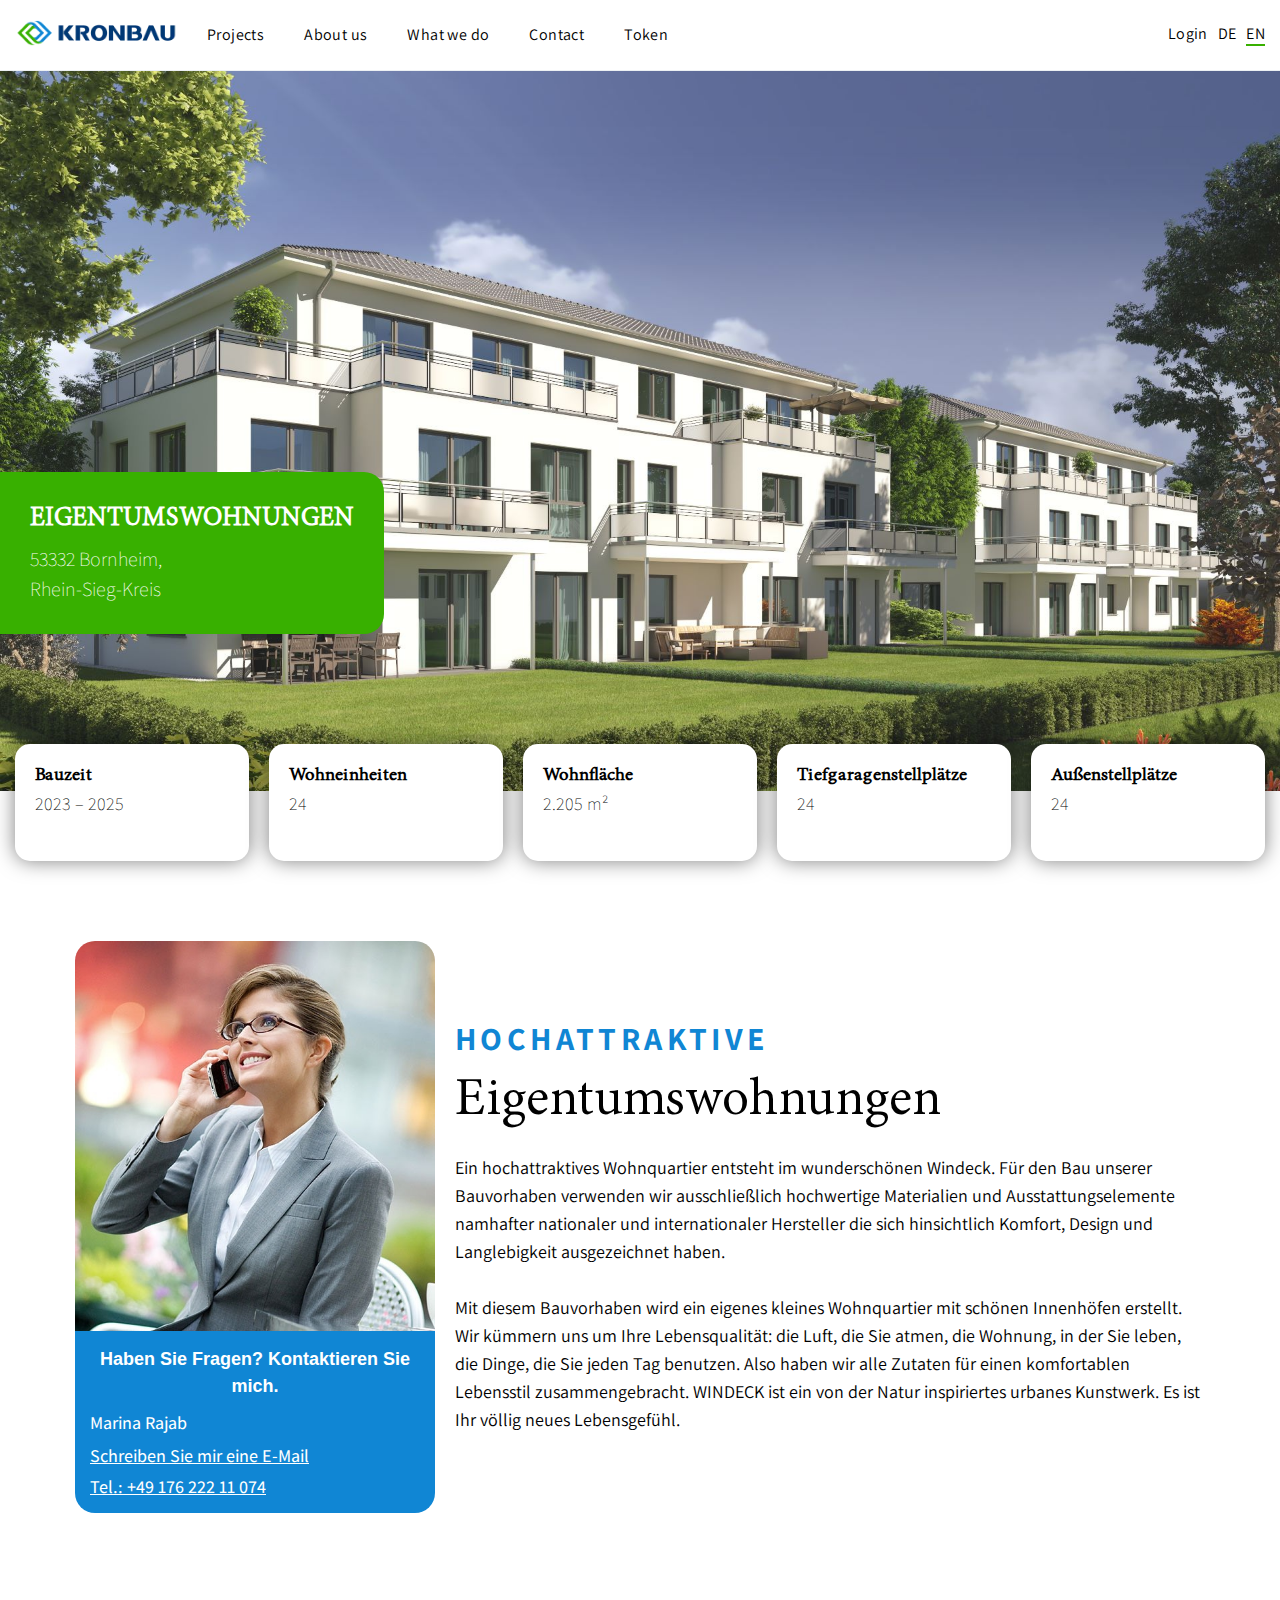
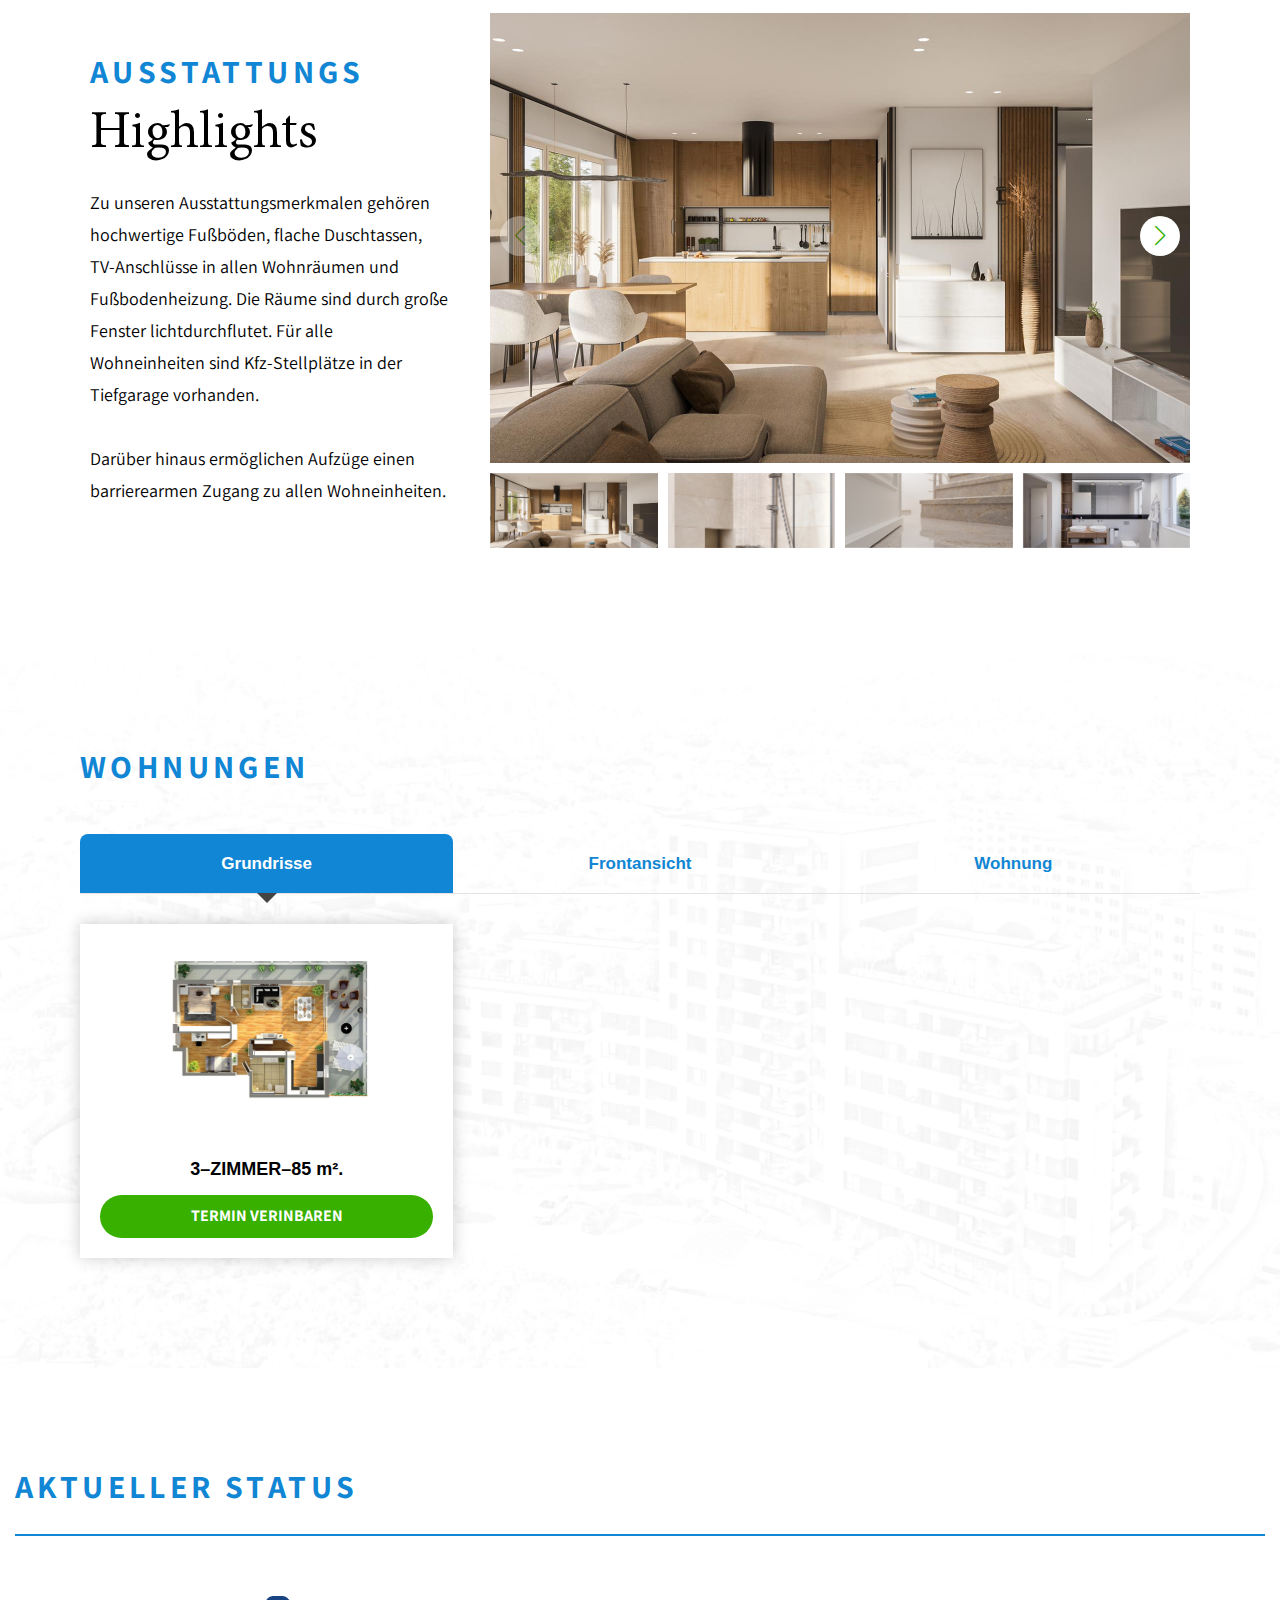
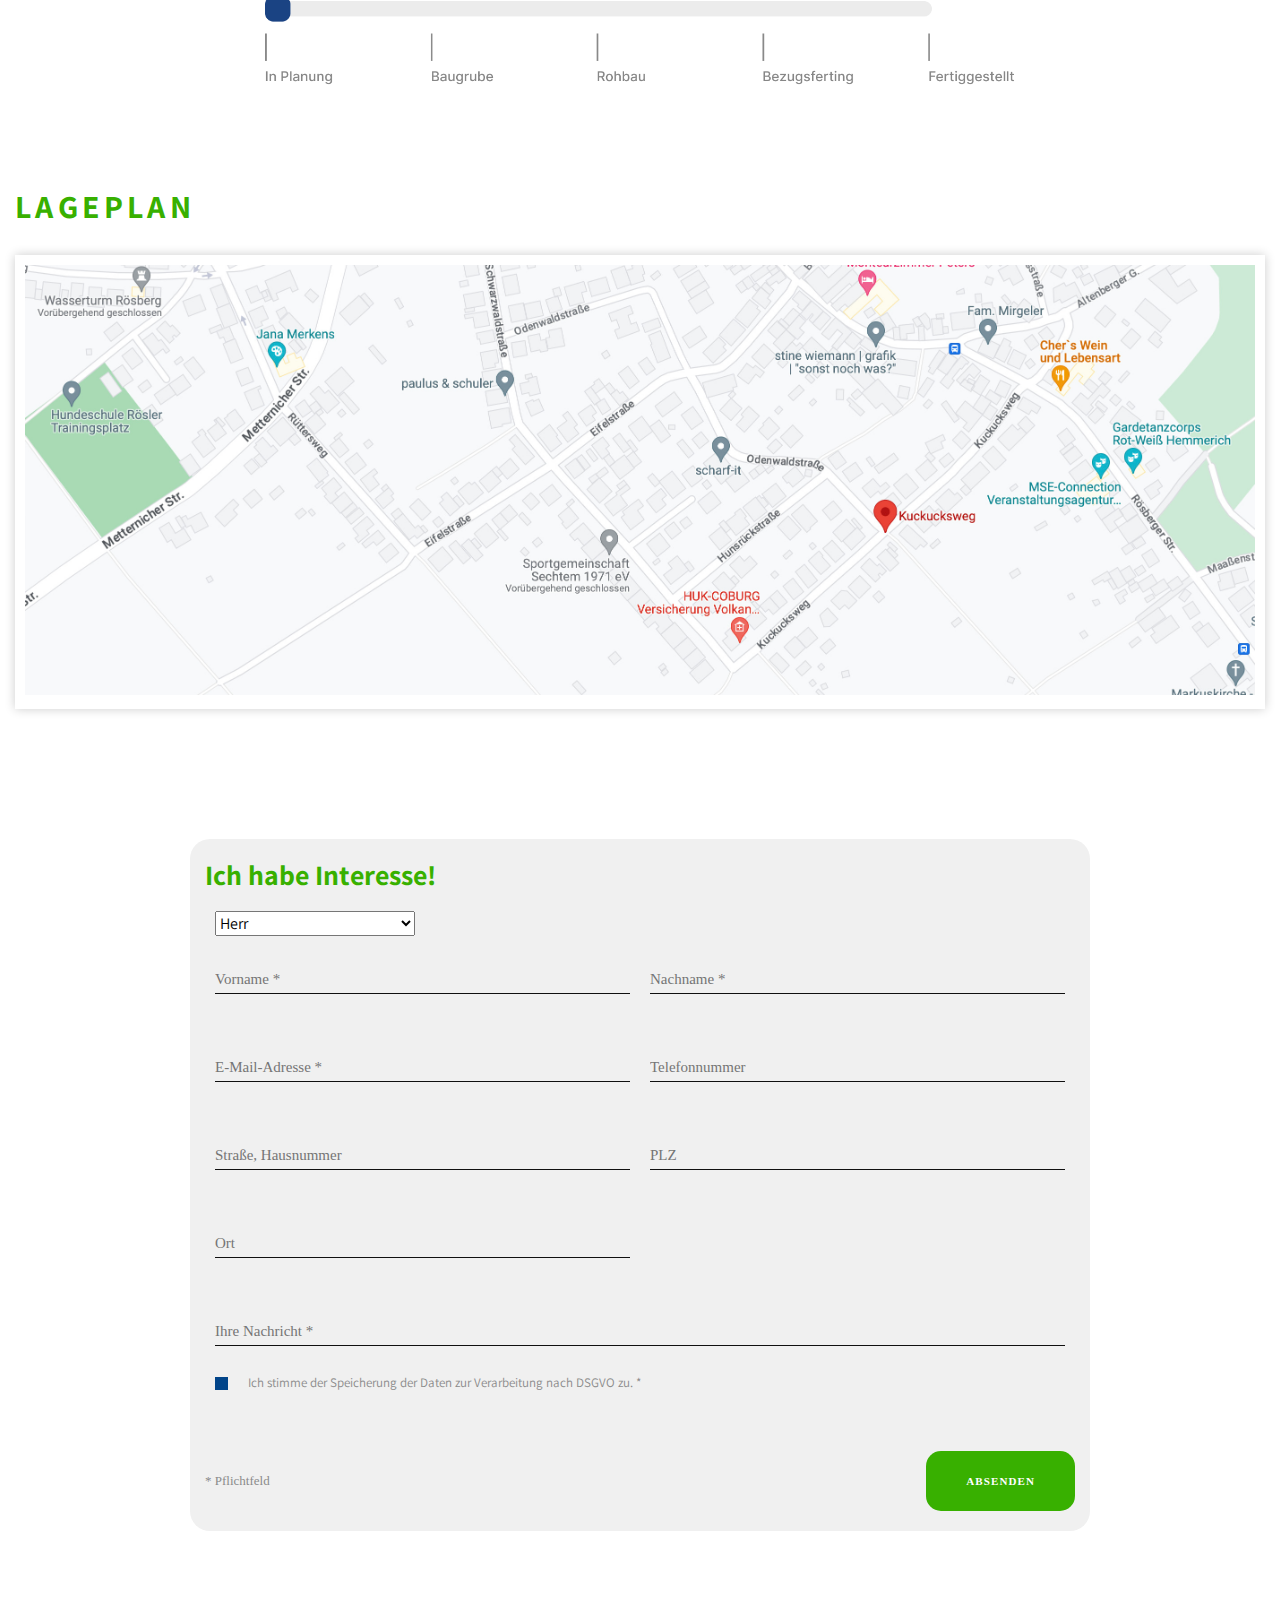
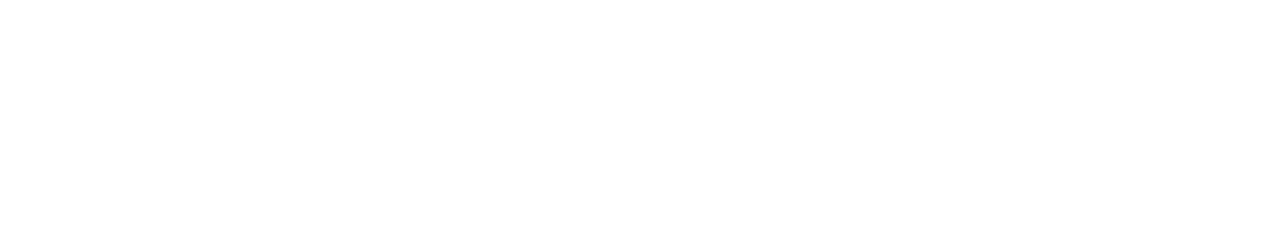
==== commit 51541870: "fixed" ====
--- a/bornheim.html
+++ b/bornheim.html
@@ -67,7 +67,7 @@
   </header>
   <!-- ** HEADER ** -->
   <main class="products-page">
-    <section class="banner">
+    <section class="banner" style="background-image: url('img/Bornheim 1.jpeg')">
       <div class="banner__block">
         <h2>EIGENTUMSWOHNUNGEN</h2>
         <p>53332 Bornheim,</p>
@@ -104,17 +104,17 @@
           <div class="person__lft">
             <img src="img/girl.jpg" alt="">
             <div class="lft__block">
-              <h3>Haben Sie Fragen? Kontaktieren Sie mich.</h3><b>Sergej Klatt</b><span>Geschäftsführer</span><a href="mailto:info@kronnbau.de">Schreiben Sie mir eine E-Mail</a><a href="#">Tel.: +49 157 585 29 679</a>
+              <h3>Haben Sie Fragen? Kontaktieren Sie mich.</h3><b>Marina Rajab</b><a href="mailto:info@kronnbau.de">Schreiben Sie mir eine E-Mail</a><a href="tel:+4917622211074">Tel.: +49 176 222 11 074</a>
             </div>
           </div>
           <div class="person__rht">
             <h2>HOCHATTRAKTIVE</h2>
             <h3>Eigentumswohnungen</h3>
-            <p>Ein hochattraktives Wohnquartier entsteht im wunderschönen Bornheim. Für den Bau unserer Bauvorhaben verwenden wir ausschließlich hochwertige Materialien und Ausstattungselemente namhafter nationaler und internationaler Hersteller die sich
+            <p>Ein hochattraktives Wohnquartier entsteht im wunderschönen Windeck. Für den Bau unserer Bauvorhaben verwenden wir ausschließlich hochwertige Materialien und Ausstattungselemente namhafter nationaler und internationaler Hersteller die sich
               hinsichtlich Komfort, Design und Langlebigkeit ausgezeichnet haben.
               <br>
               <br>Mit diesem Bauvorhaben wird ein eigenes kleines Wohnquartier mit schönen Innenhöfen erstellt. Wir kümmern uns um Ihre Lebensqualität: die Luft, die Sie atmen, die Wohnung, in der Sie leben, die Dinge, die Sie jeden Tag benutzen. Also haben
-              wir alle Zutaten für einen komfortablen Lebensstil zusammengebracht. BORNHEIM ist ein von der Natur inspiriertes urbanes Kunstwerk. Es ist Ihr völlig neues Lebensgefühl.</p>
+              wir alle Zutaten für einen komfortablen Lebensstil zusammengebracht. WINDECK ist ein von der Natur inspiriertes urbanes Kunstwerk. Es ist Ihr völlig neues Lebensgefühl.</p>
           </div>
         </div>
       </div>
@@ -189,13 +189,14 @@
               <div class="item__photo item__photo-swiper swiper">
                 <div class="swiper-wrapper">
                   <div class="swiper-slide">
-                    <img src="img/product-photos/Grundrisse.jpg" alt="">
+                    <img src="img/Grundrisse_Bornheim.jpg" alt="">
                   </div>
                 </div>
                 <div class="swiper-pagination"></div>
                 <div class="swiper-button-next"></div>
                 <div class="swiper-button-prev"></div>
               </div>
+              <h4>3–ZIMMER–85 m².</h4>
               <button class="termin">TERMIN VERINBAREN</button>
             </div>
           </div>
@@ -204,13 +205,10 @@
               <div class="item__photo item__photo-swiper swiper">
                 <div class="swiper-wrapper">
                   <div class="swiper-slide">
-                    <img src="img/product-photos/Frontansicht 1.jpg" alt="">
-                  </div>
-                  <div class="swiper-slide">
-                    <img src="img/product-photos/Frontansicht 2.jpg" alt="">
-                  </div>
-                  <div class="swiper-slide">
-                    <img src="img/product-photos/Frontansicht 3.jpg" alt="">
+                    <img src="img/Bornheim 2.jpeg" alt="">
+                  </div>
+                  <div class="swiper-slide">
+                    <img src="img/Bornheim 1.jpeg" alt="">
                   </div>
                 </div>
                 <div class="swiper-pagination"></div>
@@ -225,13 +223,13 @@
               <div class="item__photo item__photo-swiper swiper">
                 <div class="swiper-wrapper">
                   <div class="swiper-slide">
-                    <img src="img/product-photos/Wohnung 1.jpg" alt="">
-                  </div>
-                  <div class="swiper-slide">
-                    <img src="img/product-photos/Wohnung 2.jpg" alt="">
-                  </div>
-                  <div class="swiper-slide">
-                    <img src="img/product-photos/Wohnung 3.jpg" alt="">
+                    <img src="img/bornheim/1.jpeg" alt="">
+                  </div>
+                  <div class="swiper-slide">
+                    <img src="img/bornheim/2.jpeg" alt="">
+                  </div>
+                  <div class="swiper-slide">
+                    <img src="img/bornheim/3.jpeg" alt="">
                   </div>
                 </div>
                 <div class="swiper-pagination"></div>
@@ -255,7 +253,7 @@
       <div class="wrapper">
         <h2>LAGEPLAN</h2>
         <div class="iframe">
-          <img src="img/map.jpg" alt="" width="100%" height="430px">
+          <img src="img/bornheim/Lagerplan_Bornheim.jpg" alt="" width="100%" height="430px">
         </div>
       </div>
     </section>
--- a/css/style.css
+++ b/css/style.css
@@ -417,6 +417,7 @@
   line-height: 4.5625rem;
   color: #fff
 }
+.banner__text a,
 .banner__text button {
   font-weight: 600;
   font-size: 1rem;
@@ -1519,8 +1520,10 @@
   margin-bottom: 1.25rem
 }
 .products-page .banner {
-  background: url(../img/banner-photo-2.png) no-repeat;
+  background-image: url(../img/banner-photo-2.png);
   background-size: cover;
+  background-position: center;
+  background-repeat: no-repeat;
   height: 45rem;
   display: -webkit-box;
   display: -ms-flexbox;
@@ -1648,7 +1651,7 @@
 .products-page .person__lft .lft__block {
   background: #1086d4;
   padding: 0.9375rem;
-  border-radius: 1.25rem;
+  border-radius: 0 0 1.25rem 1.25rem;
   position: relative;
   margin-top: -150px
 }
@@ -1792,8 +1795,11 @@
 }
 .products-page .projects .swiper-slide img {
   height: 100%;
-  -o-object-fit: cover;
-  object-fit: cover
+  -o-object-fit: contain;
+  object-fit: contain
+}
+.products-page .projects .swiper-slide {
+  height: 12.5rem
 }
 .products-page .projects .swiper-button-next:after,
 .products-page .projects .swiper-button-prev:after {
@@ -1929,7 +1935,8 @@
   font-family: Muli,Sans-serif;
   font-size: 1.125rem;
   font-weight: 700;
-  margin-bottom: 0.3125rem
+  margin-bottom: 0.3125rem;
+  text-align: center
 }
 .products-page .projects__item p {
   color: #000;
@@ -2247,7 +2254,8 @@
   background: #f0f0f0;
   padding-top: 1.25rem;
   padding-bottom: 1.25rem;
-  border-radius: 1.25rem
+  border-radius: 1.25rem;
+  max-width: 56.25rem
 }
 .products-page .form form {
   display: -webkit-box;
@@ -2347,7 +2355,8 @@
   letter-spacing: .1em;
   -webkit-transition: all .3s ease;
   -o-transition: all .3s ease;
-  transition: all .3s ease
+  transition: all .3s ease;
+  border-radius: 0.9375rem
 }
 .products-page .form .bottom button:hover {
   background: #015bb6
